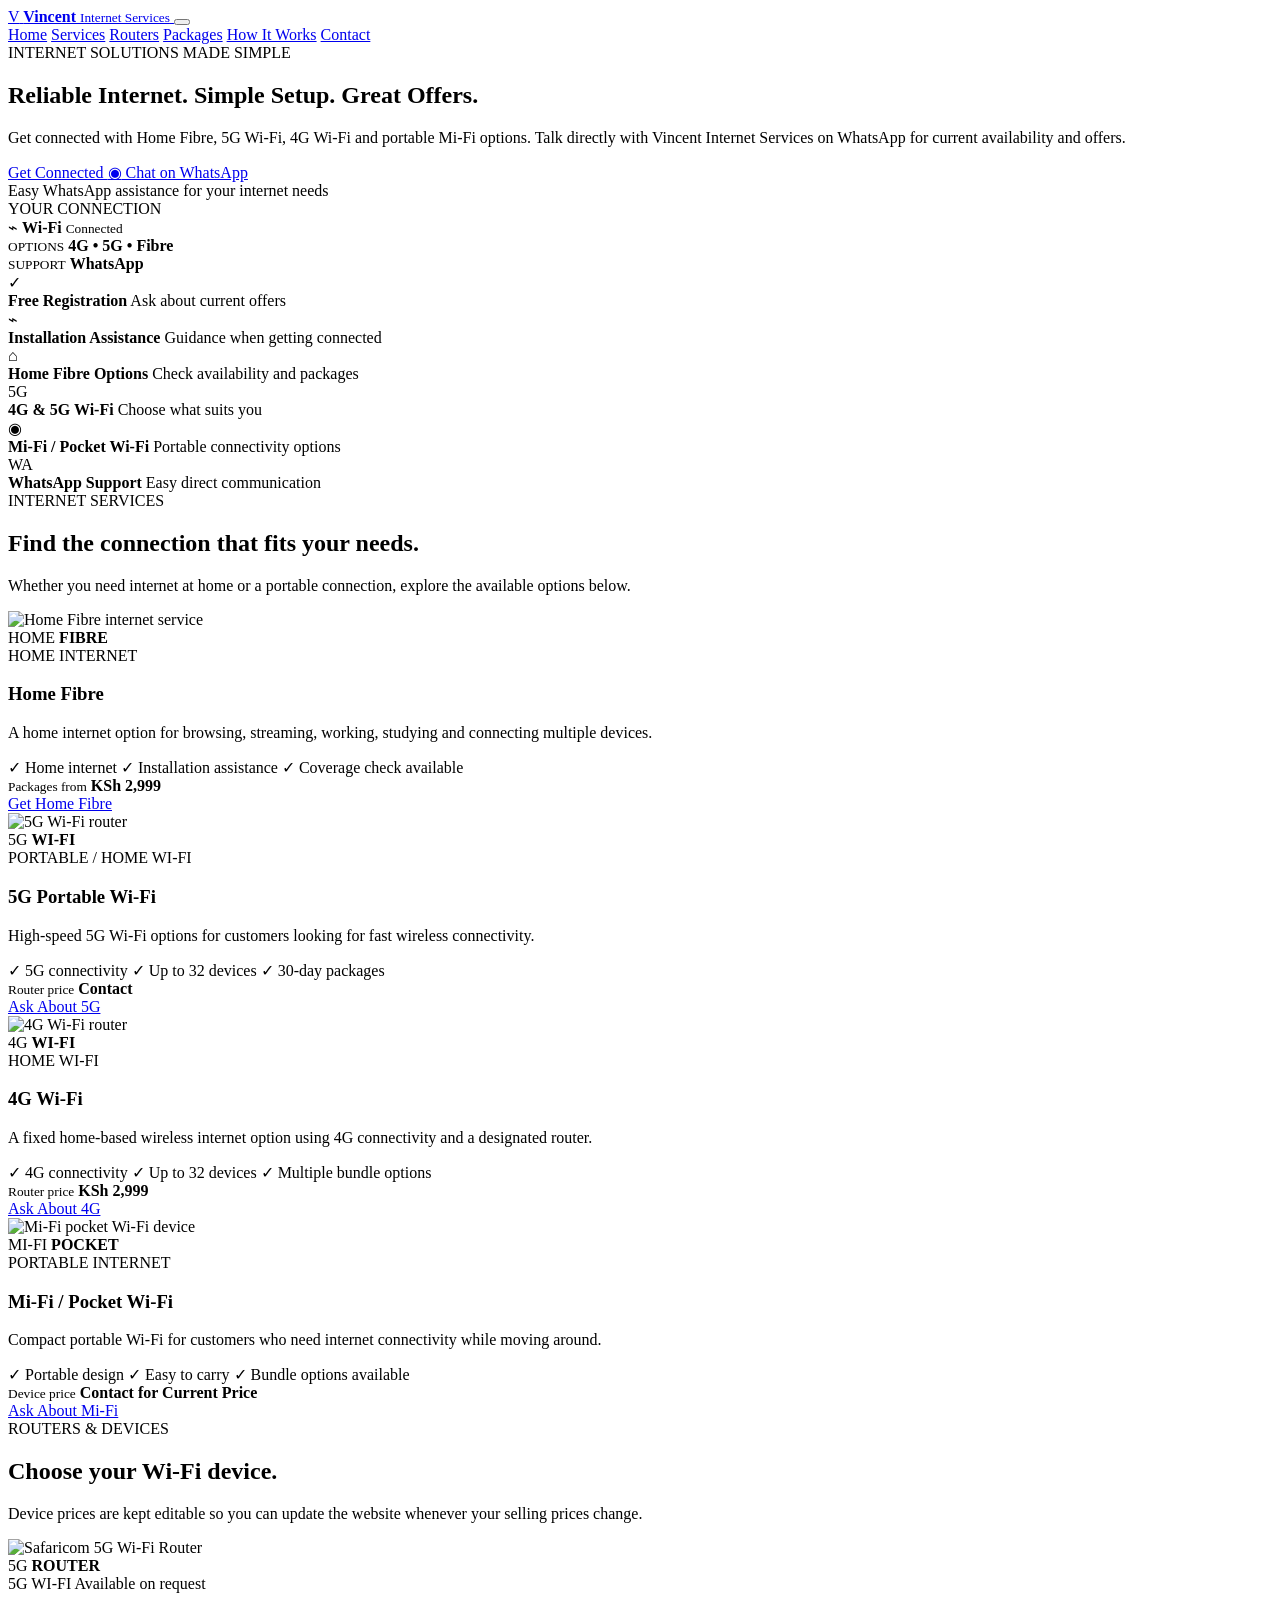
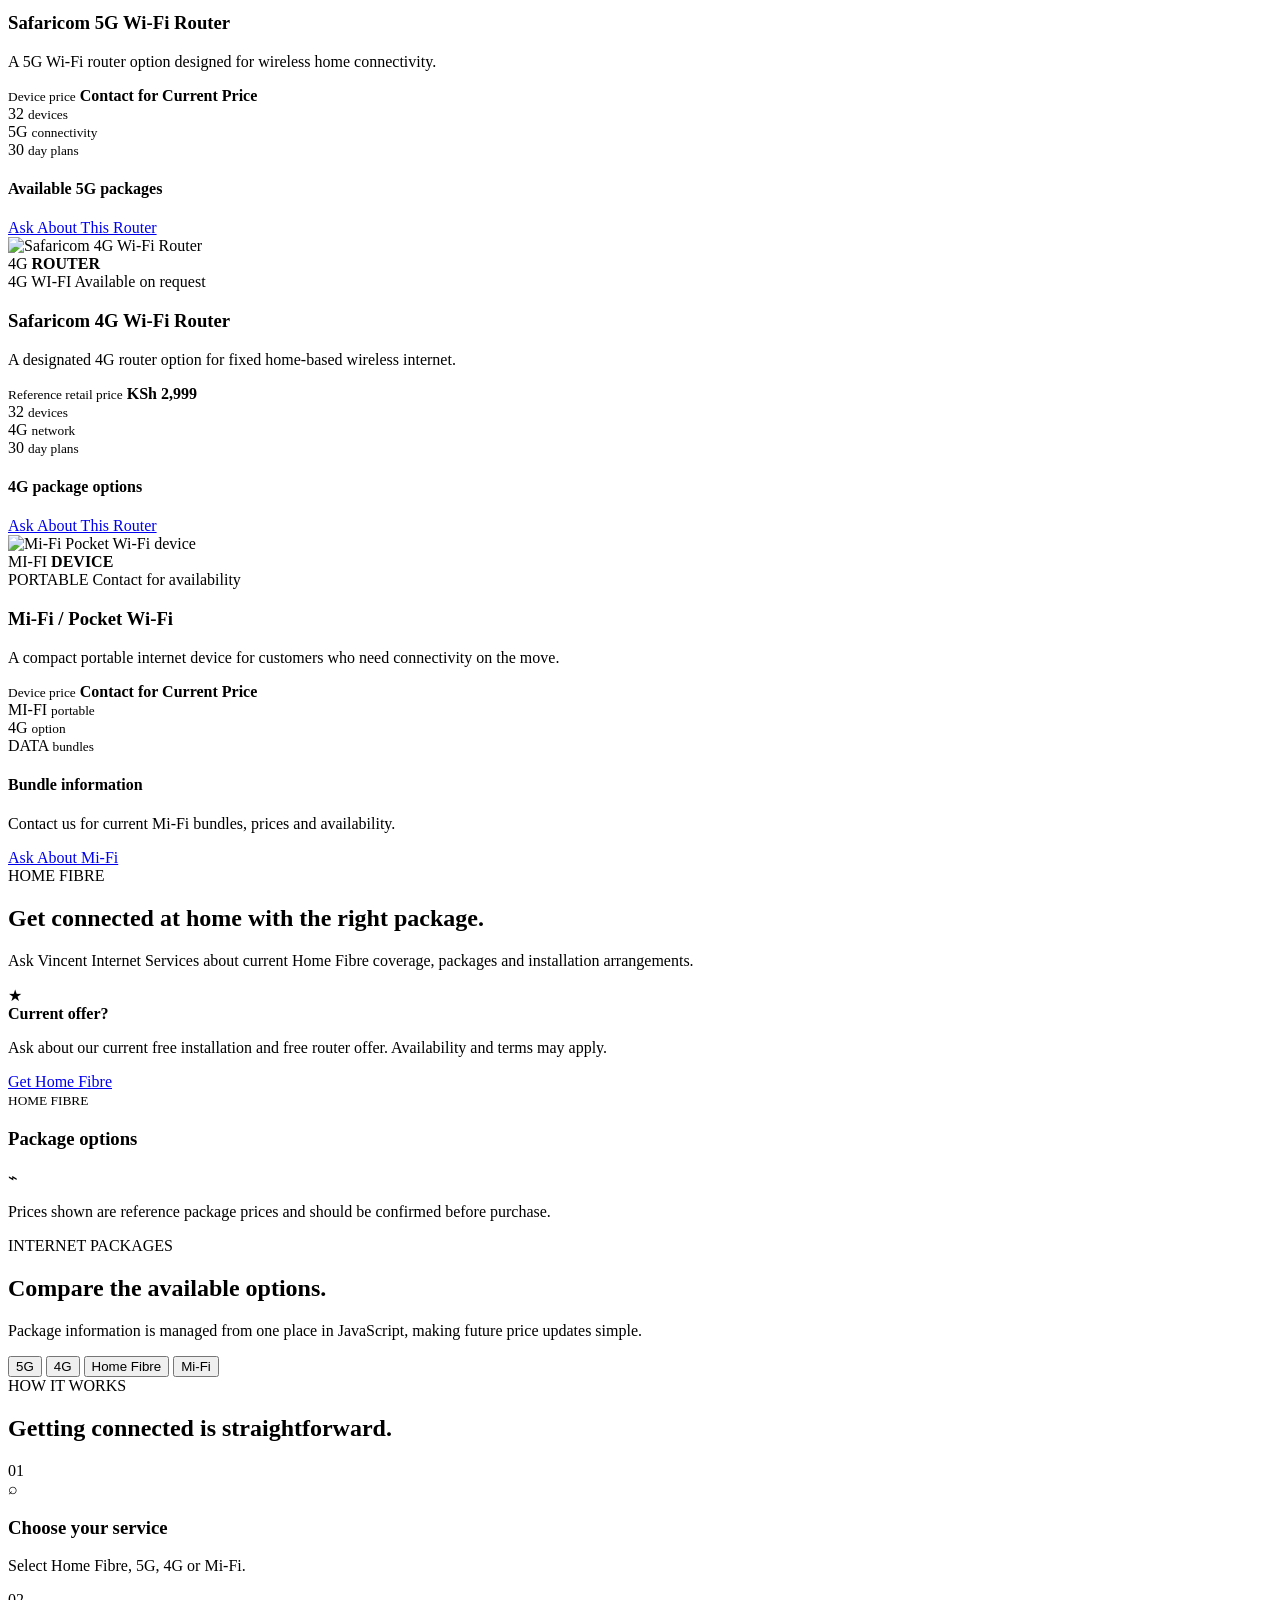
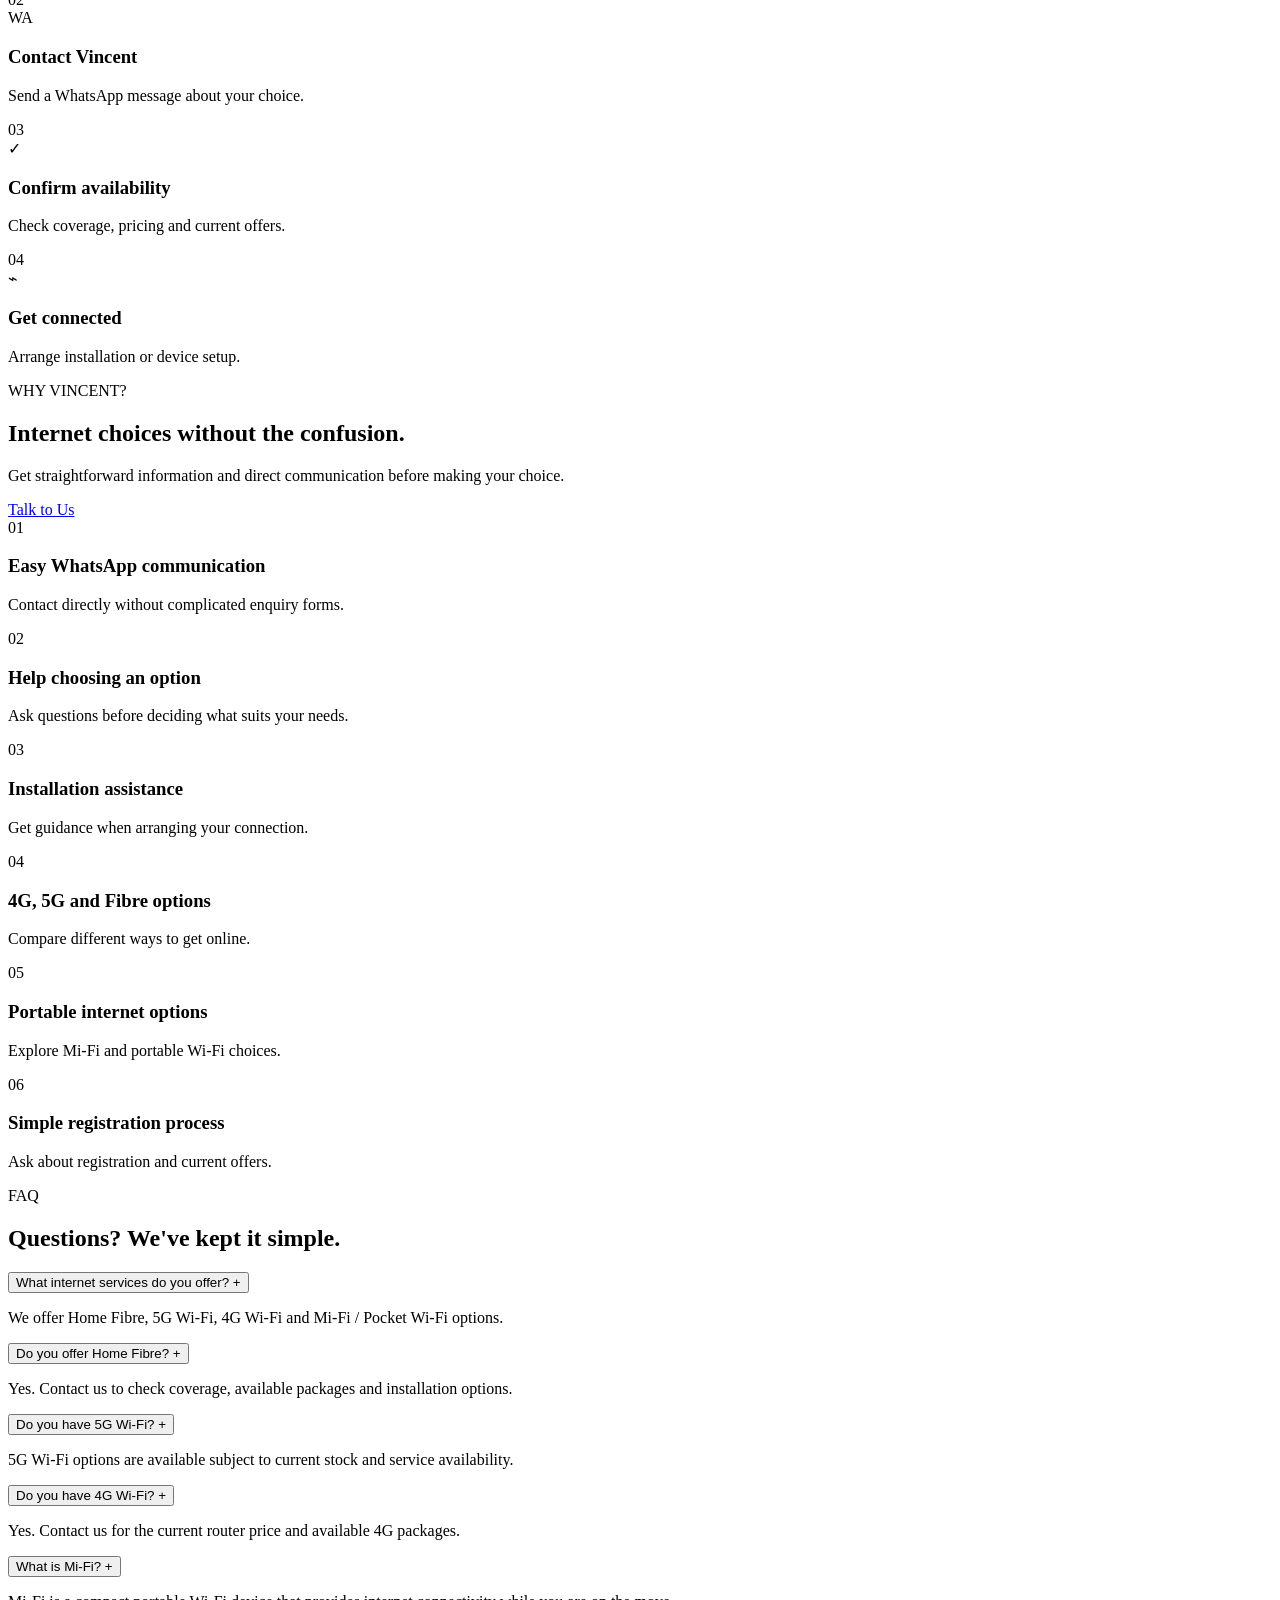
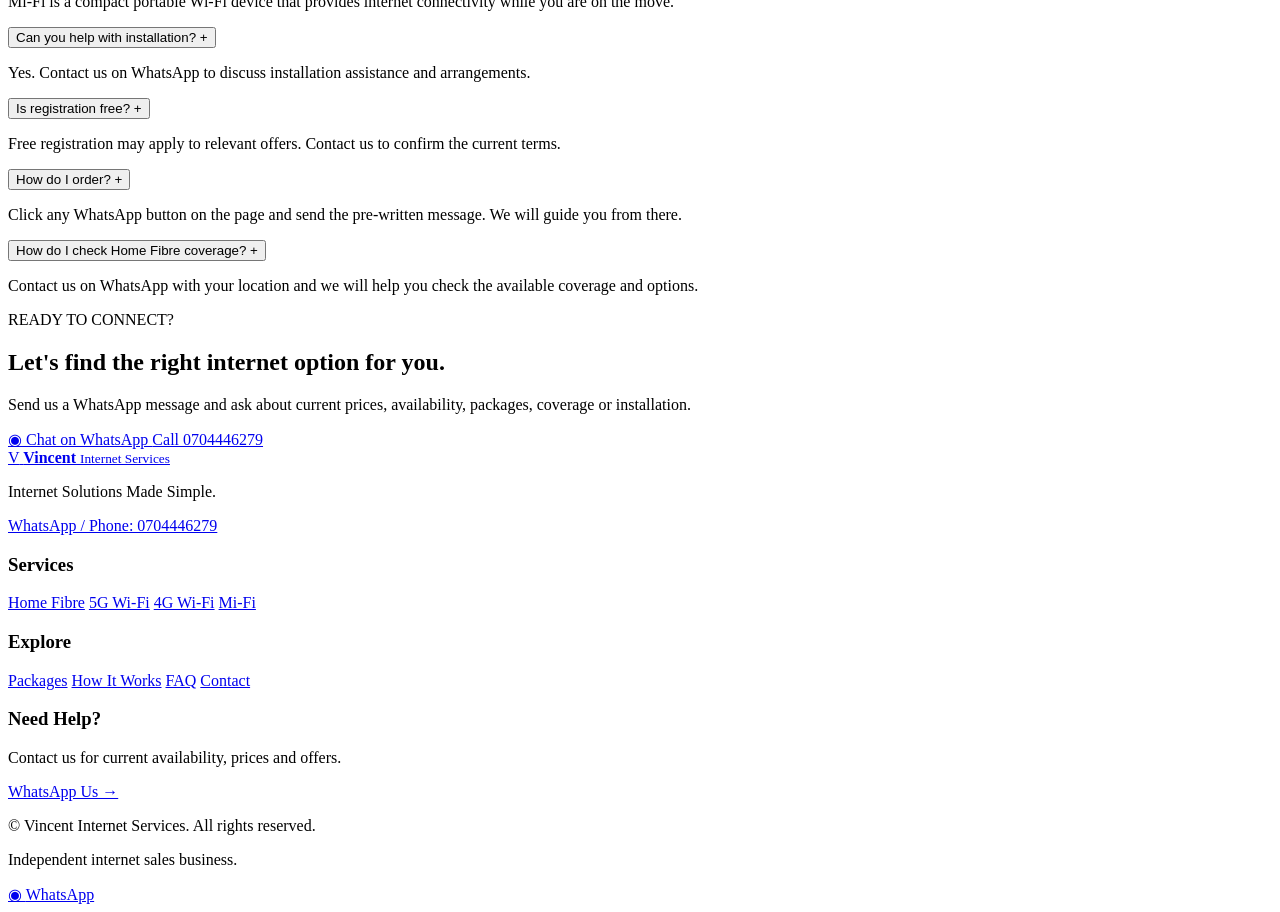
==== index.html @ 71cb3d81 "Add files via upload" ====
<!DOCTYPE html>
<html lang="en">
<head>
    <meta charset="UTF-8">

    <meta
        name="viewport"
        content="width=device-width, initial-scale=1.0"
    >

    <meta
        name="description"
        content="Vincent Internet Services provides Home Fibre, 4G Wi-Fi, 5G Wi-Fi and Mi-Fi internet solutions with convenient WhatsApp support."
    >

    <meta
        name="theme-color"
        content="#087f4e"
    >

    <meta
        property="og:title"
        content="Vincent Internet Services | Home Fibre, 4G & 5G Wi-Fi Kenya"
    >

    <meta
        property="og:description"
        content="Explore Home Fibre, 4G Wi-Fi, 5G Wi-Fi and Mi-Fi options from Vincent Internet Services."
    >

    <meta
        property="og:type"
        content="website"
    >

    <!-- Replace this placeholder when the website has its own public image URL -->
    <meta
        property="og:image"
        content="images/social-preview.jpg"
    >

    <title>
        Vincent Internet Services | Home Fibre, 4G & 5G Wi-Fi Kenya
    </title>

    <link rel="stylesheet" href="style.css">
</head>

<body>

    <!-- =========================
         HEADER
    ========================== -->
    <header class="site-header" id="home">

        <div class="container nav-container">

            <a href="#home" class="brand" aria-label="Vincent Internet Services home">
                <span class="brand-mark">V</span>

                <span class="brand-text">
                    <strong>Vincent</strong>
                    <small>Internet Services</small>
                </span>
            </a>

            <button
                class="menu-toggle"
                id="menuToggle"
                type="button"
                aria-label="Open navigation menu"
                aria-expanded="false"
                aria-controls="mainNavigation"
            >
                <span></span>
                <span></span>
                <span></span>
            </button>

            <nav
                class="main-navigation"
                id="mainNavigation"
                aria-label="Main navigation"
            >
                <a href="#home">Home</a>
                <a href="#services">Services</a>
                <a href="#routers">Routers</a>
                <a href="#packages">Packages</a>
                <a href="#how-it-works">How It Works</a>
                <a href="#contact">Contact</a>
            </nav>

        </div>

    </header>


    <main>

        <!-- =========================
             HERO
        ========================== -->
        <section class="hero">

            <div class="container hero-grid">

                <div class="hero-content reveal">

                    <div class="eyebrow">
                        INTERNET SOLUTIONS MADE SIMPLE
                    </div>

                    <h1>
                        Reliable Internet.
                        <span>Simple Setup.</span>
                        Great Offers.
                    </h1>

                    <p class="hero-description">
                        Get connected with Home Fibre, 5G Wi-Fi,
                        4G Wi-Fi and portable Mi-Fi options.
                        Talk directly with Vincent Internet Services
                        on WhatsApp for current availability and offers.
                    </p>

                    <div class="hero-actions">

                        <a
                            href="#services"
                            class="btn btn-primary"
                        >
                            Get Connected
                        </a>

                        <a
                            href="#"
                            class="btn btn-whatsapp js-whatsapp"
                            data-message="Hello Vincent Internet Services, I would like to know more about your internet services."
                        >
                            <span class="wa-icon">◉</span>
                            Chat on WhatsApp
                        </a>

                    </div>

                    <div class="hero-note">
                        <span class="status-dot"></span>
                        Easy WhatsApp assistance for your internet needs
                    </div>

                </div>


                <div class="hero-visual reveal">

                    <div class="hero-card">

                        <div class="hero-card-top">
                            <span>YOUR CONNECTION</span>

                            <span class="signal-bars">
                                <i></i>
                                <i></i>
                                <i></i>
                                <i></i>
                            </span>
                        </div>

                        <div class="connection-orbit">

                            <div class="orbit orbit-one"></div>
                            <div class="orbit orbit-two"></div>

                            <div class="connection-core">
                                <span class="core-icon">⌁</span>
                                <strong>Wi-Fi</strong>
                                <small>Connected</small>
                            </div>

                        </div>

                        <div class="hero-card-bottom">

                            <div>
                                <small>OPTIONS</small>
                                <strong>4G • 5G • Fibre</strong>
                            </div>

                            <div>
                                <small>SUPPORT</small>
                                <strong>WhatsApp</strong>
                            </div>

                        </div>

                    </div>

                </div>

            </div>

        </section>


        <!-- =========================
             QUICK BENEFITS
        ========================== -->
        <section class="benefits">

            <div class="container benefits-grid">

                <div class="benefit-item reveal">
                    <span class="benefit-icon">✓</span>
                    <div>
                        <strong>Free Registration</strong>
                        <span>Ask about current offers</span>
                    </div>
                </div>

                <div class="benefit-item reveal">
                    <span class="benefit-icon">⌁</span>
                    <div>
                        <strong>Installation Assistance</strong>
                        <span>Guidance when getting connected</span>
                    </div>
                </div>

                <div class="benefit-item reveal">
                    <span class="benefit-icon">⌂</span>
                    <div>
                        <strong>Home Fibre Options</strong>
                        <span>Check availability and packages</span>
                    </div>
                </div>

                <div class="benefit-item reveal">
                    <span class="benefit-icon">5G</span>
                    <div>
                        <strong>4G & 5G Wi-Fi</strong>
                        <span>Choose what suits you</span>
                    </div>
                </div>

                <div class="benefit-item reveal">
                    <span class="benefit-icon">◉</span>
                    <div>
                        <strong>Mi-Fi / Pocket Wi-Fi</strong>
                        <span>Portable connectivity options</span>
                    </div>
                </div>

                <div class="benefit-item reveal">
                    <span class="benefit-icon">WA</span>
                    <div>
                        <strong>WhatsApp Support</strong>
                        <span>Easy direct communication</span>
                    </div>
                </div>

            </div>

        </section>


        <!-- =========================
             SERVICES
        ========================== -->
        <section class="section" id="services">

            <div class="container">

                <div class="section-heading reveal">

                    <span class="section-label">
                        INTERNET SERVICES
                    </span>

                    <h2>
                        Find the connection
                        <span>that fits your needs.</span>
                    </h2>

                    <p>
                        Whether you need internet at home or a portable
                        connection, explore the available options below.
                    </p>

                </div>


                <div class="service-list">

                    <!-- HOME FIBRE -->
                    <article class="service-card reveal">

                        <div class="service-image">

                            <img
                                src="images/home-fibre.jpg"
                                alt="Home Fibre internet service"
                                loading="lazy"
                                class="product-image"
                            >

                            <div class="image-fallback">
                                <span>HOME</span>
                                <strong>FIBRE</strong>
                            </div>

                        </div>

                        <div class="service-content">

                            <span class="card-label">
                                HOME INTERNET
                            </span>

                            <h3>Home Fibre</h3>

                            <p>
                                A home internet option for browsing,
                                streaming, working, studying and connecting
                                multiple devices.
                            </p>

                            <div class="feature-list">
                                <span>✓ Home internet</span>
                                <span>✓ Installation assistance</span>
                                <span>✓ Coverage check available</span>
                            </div>

                            <div class="service-bottom">

                                <div class="price-text">
                                    <small>Packages from</small>
                                    <strong>KSh 2,999</strong>
                                </div>

                                <a
                                    href="#"
                                    class="btn btn-primary js-whatsapp"
                                    data-message="Hello Vincent Internet Services, I would like to get Home Fibre. Please help me check coverage, available packages and installation."
                                >
                                    Get Home Fibre
                                </a>

                            </div>

                        </div>

                    </article>


                    <!-- 5G -->
                    <article class="service-card reveal">

                        <div class="service-image">

                            <img
                                src="images/5g-router.jpg"
                                alt="5G Wi-Fi router"
                                loading="lazy"
                                class="product-image"
                            >

                            <div class="image-fallback">
                                <span>5G</span>
                                <strong>WI-FI</strong>
                            </div>

                        </div>

                        <div class="service-content">

                            <span class="card-label">
                                PORTABLE / HOME WI-FI
                            </span>

                            <h3>5G Portable Wi-Fi</h3>

                            <p>
                                High-speed 5G Wi-Fi options for customers
                                looking for fast wireless connectivity.
                            </p>

                            <div class="feature-list">
                                <span>✓ 5G connectivity</span>
                                <span>✓ Up to 32 devices</span>
                                <span>✓ 30-day packages</span>
                            </div>

                            <div class="service-bottom">

                                <div class="price-text">
                                    <small>Router price</small>
                                    <strong data-product-price="router-5g">
                                        Contact
                                    </strong>
                                </div>

                                <a
                                    href="#"
                                    class="btn btn-primary js-whatsapp"
                                    data-message="Hello Vincent Internet Services, I am interested in the 5G Portable Wi-Fi Router. Please send me the current price, available packages and installation/setup information."
                                >
                                    Ask About 5G
                                </a>

                            </div>

                        </div>

                    </article>


                    <!-- 4G -->
                    <article class="service-card reveal">

                        <div class="service-image">

                            <img
                                src="images/4g-router.jpg"
                                alt="4G Wi-Fi router"
                                loading="lazy"
                                class="product-image"
                            >

                            <div class="image-fallback">
                                <span>4G</span>
                                <strong>WI-FI</strong>
                            </div>

                        </div>

                        <div class="service-content">

                            <span class="card-label">
                                HOME WI-FI
                            </span>

                            <h3>4G Wi-Fi</h3>

                            <p>
                                A fixed home-based wireless internet option
                                using 4G connectivity and a designated router.
                            </p>

                            <div class="feature-list">
                                <span>✓ 4G connectivity</span>
                                <span>✓ Up to 32 devices</span>
                                <span>✓ Multiple bundle options</span>
                            </div>

                            <div class="service-bottom">

                                <div class="price-text">
                                    <small>Router price</small>
                                    <strong data-product-price="router-4g">
                                        KSh 2,999
                                    </strong>
                                </div>

                                <a
                                    href="#"
                                    class="btn btn-primary js-whatsapp"
                                    data-message="Hello Vincent Internet Services, I am interested in the 4G Wi-Fi Router. Please send me the current price and available internet packages."
                                >
                                    Ask About 4G
                                </a>

                            </div>

                        </div>

                    </article>


                    <!-- MIFI -->
                    <article class="service-card reveal">

                        <div class="service-image">

                            <img
                                src="images/mifi.jpg"
                                alt="Mi-Fi pocket Wi-Fi device"
                                loading="lazy"
                                class="product-image"
                            >

                            <div class="image-fallback">
                                <span>MI-FI</span>
                                <strong>POCKET</strong>
                            </div>

                        </div>

                        <div class="service-content">

                            <span class="card-label">
                                PORTABLE INTERNET
                            </span>

                            <h3>Mi-Fi / Pocket Wi-Fi</h3>

                            <p>
                                Compact portable Wi-Fi for customers who need
                                internet connectivity while moving around.
                            </p>

                            <div class="feature-list">
                                <span>✓ Portable design</span>
                                <span>✓ Easy to carry</span>
                                <span>✓ Bundle options available</span>
                            </div>

                            <div class="service-bottom">

                                <div class="price-text">
                                    <small>Device price</small>
                                    <strong data-product-price="mifi">
                                        Contact for Current Price
                                    </strong>
                                </div>

                                <a
                                    href="#"
                                    class="btn btn-primary js-whatsapp"
                                    data-message="Hello Vincent Internet Services, I am interested in a Mi-Fi / Pocket Wi-Fi. Please send me the current price and available bundles."
                                >
                                    Ask About Mi-Fi
                                </a>

                            </div>

                        </div>

                    </article>

                </div>

            </div>

        </section>


        <!-- =========================
             ROUTERS
        ========================== -->
        <section class="section section-dark" id="routers">

            <div class="container">

                <div class="section-heading light reveal">

                    <span class="section-label">
                        ROUTERS & DEVICES
                    </span>

                    <h2>
                        Choose your
                        <span>Wi-Fi device.</span>
                    </h2>

                    <p>
                        Device prices are kept editable so you can update
                        the website whenever your selling prices change.
                    </p>

                </div>


                <div class="product-stack">

                    <!-- 5G ROUTER -->
                    <article class="product-card reveal">

                        <div class="product-photo">

                            <img
                                src="images/5g-router.jpg"
                                alt="Safaricom 5G Wi-Fi Router"
                                loading="lazy"
                                class="product-image"
                            >

                            <div class="image-fallback">
                                <span>5G</span>
                                <strong>ROUTER</strong>
                            </div>

                        </div>

                        <div class="product-details">

                            <div class="product-header">

                                <span class="product-tag">
                                    5G WI-FI
                                </span>

                                <span class="availability">
                                    Available on request
                                </span>

                            </div>

                            <h3>Safaricom 5G Wi-Fi Router</h3>

                            <p>
                                A 5G Wi-Fi router option designed for
                                wireless home connectivity.
                            </p>

                            <div class="product-price">

                                <small>Device price</small>

                                <strong data-product-price="router-5g">
                                    Contact for Current Price
                                </strong>

                            </div>

                            <div class="product-features">

                                <div>
                                    <span>32</span>
                                    <small>devices</small>
                                </div>

                                <div>
                                    <span>5G</span>
                                    <small>connectivity</small>
                                </div>

                                <div>
                                    <span>30</span>
                                    <small>day plans</small>
                                </div>

                            </div>

                            <div class="product-plans">

                                <h4>Available 5G packages</h4>

                                <div id="router5gPlans" class="mini-plans">
                                    <!-- Generated by JavaScript -->
                                </div>

                            </div>

                            <a
                                href="#"
                                class="btn btn-whatsapp js-whatsapp"
                                data-message="Hello Vincent Internet Services, I am interested in the 5G Portable Wi-Fi Router. Please send me the current price, available packages and installation/setup information."
                            >
                                Ask About This Router
                            </a>

                        </div>

                    </article>


                    <!-- 4G ROUTER -->
                    <article class="product-card reveal">

                        <div class="product-photo">

                            <img
                                src="images/4g-router.jpg"
                                alt="Safaricom 4G Wi-Fi Router"
                                loading="lazy"
                                class="product-image"
                            >

                            <div class="image-fallback">
                                <span>4G</span>
                                <strong>ROUTER</strong>
                            </div>

                        </div>

                        <div class="product-details">

                            <div class="product-header">

                                <span class="product-tag">
                                    4G WI-FI
                                </span>

                                <span class="availability">
                                    Available on request
                                </span>

                            </div>

                            <h3>Safaricom 4G Wi-Fi Router</h3>

                            <p>
                                A designated 4G router option for fixed
                                home-based wireless internet.
                            </p>

                            <div class="product-price">

                                <small>Reference retail price</small>

                                <strong data-product-price="router-4g">
                                    KSh 2,999
                                </strong>

                            </div>

                            <div class="product-features">

                                <div>
                                    <span>32</span>
                                    <small>devices</small>
                                </div>

                                <div>
                                    <span>4G</span>
                                    <small>network</small>
                                </div>

                                <div>
                                    <span>30</span>
                                    <small>day plans</small>
                                </div>

                            </div>

                            <div class="product-plans">

                                <h4>4G package options</h4>

                                <div id="router4gPlans" class="mini-plans">
                                    <!-- Generated by JavaScript -->
                                </div>

                            </div>

                            <a
                                href="#"
                                class="btn btn-whatsapp js-whatsapp"
                                data-message="Hello Vincent Internet Services, I am interested in the 4G Wi-Fi Router. Please send me the current price and available internet packages."
                            >
                                Ask About This Router
                            </a>

                        </div>

                    </article>


                    <!-- MIFI -->
                    <article class="product-card reveal">

                        <div class="product-photo">

                            <img
                                src="images/mifi.jpg"
                                alt="Mi-Fi Pocket Wi-Fi device"
                                loading="lazy"
                                class="product-image"
                            >

                            <div class="image-fallback">
                                <span>MI-FI</span>
                                <strong>DEVICE</strong>
                            </div>

                        </div>

                        <div class="product-details">

                            <div class="product-header">

                                <span class="product-tag">
                                    PORTABLE
                                </span>

                                <span class="availability">
                                    Contact for availability
                                </span>

                            </div>

                            <h3>Mi-Fi / Pocket Wi-Fi</h3>

                            <p>
                                A compact portable internet device for
                                customers who need connectivity on the move.
                            </p>

                            <div class="product-price">

                                <small>Device price</small>

                                <strong data-product-price="mifi">
                                    Contact for Current Price
                                </strong>

                            </div>

                            <div class="product-features">

                                <div>
                                    <span>MI-FI</span>
                                    <small>portable</small>
                                </div>

                                <div>
                                    <span>4G</span>
                                    <small>option</small>
                                </div>

                                <div>
                                    <span>DATA</span>
                                    <small>bundles</small>
                                </div>

                            </div>

                            <div class="product-plans">

                                <h4>Bundle information</h4>

                                <p class="contact-price">
                                    Contact us for current Mi-Fi bundles,
                                    prices and availability.
                                </p>

                            </div>

                            <a
                                href="#"
                                class="btn btn-whatsapp js-whatsapp"
                                data-message="Hello Vincent Internet Services, I am interested in a Mi-Fi / Pocket Wi-Fi. Please send me the current price and available bundles."
                            >
                                Ask About Mi-Fi
                            </a>

                        </div>

                    </article>

                </div>

            </div>

        </section>


        <!-- =========================
             HOME FIBRE OFFER
        ========================== -->
        <section class="fibre-offer">

            <div class="container fibre-grid">

                <div class="fibre-copy reveal">

                    <span class="section-label">
                        HOME FIBRE
                    </span>

                    <h2>
                        Get connected at home
                        <span>with the right package.</span>
                    </h2>

                    <p>
                        Ask Vincent Internet Services about current
                        Home Fibre coverage, packages and installation
                        arrangements.
                    </p>

                    <div class="offer-box">

                        <span class="offer-icon">★</span>

                        <div>
                            <strong>
                                Current offer?
                            </strong>

                            <p>
                                Ask about our current free installation
                                and free router offer. Availability and
                                terms may apply.
                            </p>
                        </div>

                    </div>

                    <a
                        href="#"
                        class="btn btn-primary js-whatsapp"
                        data-message="Hello Vincent Internet Services, I would like to get Home Fibre. Please help me check coverage, available packages and installation."
                    >
                        Get Home Fibre
                    </a>

                </div>


                <div class="fibre-card reveal">

                    <div class="fibre-card-header">

                        <div>
                            <small>HOME FIBRE</small>
                            <h3>Package options</h3>
                        </div>

                        <span class="wifi-symbol">⌁</span>

                    </div>

                    <div id="fibrePlans" class="fibre-plans">
                        <!-- Generated by JavaScript -->
                    </div>

                    <p class="small-disclaimer">
                        Prices shown are reference package prices and
                        should be confirmed before purchase.
                    </p>

                </div>

            </div>

        </section>


        <!-- =========================
             PACKAGES
        ========================== -->
        <section class="section" id="packages">

            <div class="container">

                <div class="section-heading reveal">

                    <span class="section-label">
                        INTERNET PACKAGES
                    </span>

                    <h2>
                        Compare the
                        <span>available options.</span>
                    </h2>

                    <p>
                        Package information is managed from one place
                        in JavaScript, making future price updates simple.
                    </p>

                </div>


                <div class="package-tabs reveal">

                    <button
                        type="button"
                        class="package-tab active"
                        data-package-tab="5g"
                    >
                        5G
                    </button>

                    <button
                        type="button"
                        class="package-tab"
                        data-package-tab="4g"
                    >
                        4G
                    </button>

                    <button
                        type="button"
                        class="package-tab"
                        data-package-tab="fibre"
                    >
                        Home Fibre
                    </button>

                    <button
                        type="button"
                        class="package-tab"
                        data-package-tab="mifi"
                    >
                        Mi-Fi
                    </button>

                </div>


                <div
                    id="packageContent"
                    class="package-grid reveal"
                >
                    <!-- Generated by JavaScript -->
                </div>

            </div>

        </section>


        <!-- =========================
             HOW IT WORKS
        ========================== -->
        <section class="section section-soft" id="how-it-works">

            <div class="container">

                <div class="section-heading centered reveal">

                    <span class="section-label">
                        HOW IT WORKS
                    </span>

                    <h2>
                        Getting connected is
                        <span>straightforward.</span>
                    </h2>

                </div>


                <div class="steps">

                    <div class="step reveal">

                        <span class="step-number">01</span>

                        <div class="step-icon">⌕</div>

                        <h3>Choose your service</h3>

                        <p>
                            Select Home Fibre, 5G, 4G or Mi-Fi.
                        </p>

                    </div>


                    <div class="step-line"></div>


                    <div class="step reveal">

                        <span class="step-number">02</span>

                        <div class="step-icon">WA</div>

                        <h3>Contact Vincent</h3>

                        <p>
                            Send a WhatsApp message about your choice.
                        </p>

                    </div>


                    <div class="step-line"></div>


                    <div class="step reveal">

                        <span class="step-number">03</span>

                        <div class="step-icon">✓</div>

                        <h3>Confirm availability</h3>

                        <p>
                            Check coverage, pricing and current offers.
                        </p>

                    </div>


                    <div class="step-line"></div>


                    <div class="step reveal">

                        <span class="step-number">04</span>

                        <div class="step-icon">⌁</div>

                        <h3>Get connected</h3>

                        <p>
                            Arrange installation or device setup.
                        </p>

                    </div>

                </div>

            </div>

        </section>


        <!-- =========================
             WHY CHOOSE US
        ========================== -->
        <section class="section">

            <div class="container why-grid">

                <div class="why-intro reveal">

                    <span class="section-label">
                        WHY VINCENT?
                    </span>

                    <h2>
                        Internet choices
                        <span>without the confusion.</span>
                    </h2>

                    <p>
                        Get straightforward information and direct
                        communication before making your choice.
                    </p>

                    <a
                        href="#"
                        class="btn btn-primary js-whatsapp"
                        data-message="Hello Vincent Internet Services, I would like to know more about your internet services."
                    >
                        Talk to Us
                    </a>

                </div>


                <div class="why-list">

                    <div class="why-item reveal">
                        <span>01</span>
                        <div>
                            <h3>Easy WhatsApp communication</h3>
                            <p>
                                Contact directly without complicated
                                enquiry forms.
                            </p>
                        </div>
                    </div>

                    <div class="why-item reveal">
                        <span>02</span>
                        <div>
                            <h3>Help choosing an option</h3>
                            <p>
                                Ask questions before deciding what suits
                                your needs.
                            </p>
                        </div>
                    </div>

                    <div class="why-item reveal">
                        <span>03</span>
                        <div>
                            <h3>Installation assistance</h3>
                            <p>
                                Get guidance when arranging your connection.
                            </p>
                        </div>
                    </div>

                    <div class="why-item reveal">
                        <span>04</span>
                        <div>
                            <h3>4G, 5G and Fibre options</h3>
                            <p>
                                Compare different ways to get online.
                            </p>
                        </div>
                    </div>

                    <div class="why-item reveal">
                        <span>05</span>
                        <div>
                            <h3>Portable internet options</h3>
                            <p>
                                Explore Mi-Fi and portable Wi-Fi choices.
                            </p>
                        </div>
                    </div>

                    <div class="why-item reveal">
                        <span>06</span>
                        <div>
                            <h3>Simple registration process</h3>
                            <p>
                                Ask about registration and current offers.
                            </p>
                        </div>
                    </div>

                </div>

            </div>

        </section>


        <!-- =========================
             FAQ
        ========================== -->
        <section class="section section-soft" id="faq">

            <div class="container faq-container">

                <div class="section-heading centered reveal">

                    <span class="section-label">
                        FAQ
                    </span>

                    <h2>
                        Questions?
                        <span>We've kept it simple.</span>
                    </h2>

                </div>


                <div class="faq-list">

                    <article class="faq-item reveal">

                        <button
                            type="button"
                            class="faq-question"
                            aria-expanded="false"
                        >
                            <span>What internet services do you offer?</span>
                            <span class="faq-plus">+</span>
                        </button>

                        <div class="faq-answer">
                            <p>
                                We offer Home Fibre, 5G Wi-Fi, 4G Wi-Fi
                                and Mi-Fi / Pocket Wi-Fi options.
                            </p>
                        </div>

                    </article>


                    <article class="faq-item reveal">

                        <button
                            type="button"
                            class="faq-question"
                            aria-expanded="false"
                        >
                            <span>Do you offer Home Fibre?</span>
                            <span class="faq-plus">+</span>
                        </button>

                        <div class="faq-answer">
                            <p>
                                Yes. Contact us to check coverage,
                                available packages and installation options.
                            </p>
                        </div>

                    </article>


                    <article class="faq-item reveal">

                        <button
                            type="button"
                            class="faq-question"
                            aria-expanded="false"
                        >
                            <span>Do you have 5G Wi-Fi?</span>
                            <span class="faq-plus">+</span>
                        </button>

                        <div class="faq-answer">
                            <p>
                                5G Wi-Fi options are available subject
                                to current stock and service availability.
                            </p>
                        </div>

                    </article>


                    <article class="faq-item reveal">

                        <button
                            type="button"
                            class="faq-question"
                            aria-expanded="false"
                        >
                            <span>Do you have 4G Wi-Fi?</span>
                            <span class="faq-plus">+</span>
                        </button>

                        <div class="faq-answer">
                            <p>
                                Yes. Contact us for the current router
                                price and available 4G packages.
                            </p>
                        </div>

                    </article>


                    <article class="faq-item reveal">

                        <button
                            type="button"
                            class="faq-question"
                            aria-expanded="false"
                        >
                            <span>What is Mi-Fi?</span>
                            <span class="faq-plus">+</span>
                        </button>

                        <div class="faq-answer">
                            <p>
                                Mi-Fi is a compact portable Wi-Fi device
                                that provides internet connectivity while
                                you are on the move.
                            </p>
                        </div>

                    </article>


                    <article class="faq-item reveal">

                        <button
                            type="button"
                            class="faq-question"
                            aria-expanded="false"
                        >
                            <span>Can you help with installation?</span>
                            <span class="faq-plus">+</span>
                        </button>

                        <div class="faq-answer">
                            <p>
                                Yes. Contact us on WhatsApp to discuss
                                installation assistance and arrangements.
                            </p>
                        </div>

                    </article>


                    <article class="faq-item reveal">

                        <button
                            type="button"
                            class="faq-question"
                            aria-expanded="false"
                        >
                            <span>Is registration free?</span>
                            <span class="faq-plus">+</span>
                        </button>

                        <div class="faq-answer">
                            <p>
                                Free registration may apply to relevant
                                offers. Contact us to confirm the current
                                terms.
                            </p>
                        </div>

                    </article>


                    <article class="faq-item reveal">

                        <button
                            type="button"
                            class="faq-question"
                            aria-expanded="false"
                        >
                            <span>How do I order?</span>
                            <span class="faq-plus">+</span>
                        </button>

                        <div class="faq-answer">
                            <p>
                                Click any WhatsApp button on the page and
                                send the pre-written message. We will guide
                                you from there.
                            </p>
                        </div>

                    </article>


                    <article class="faq-item reveal">

                        <button
                            type="button"
                            class="faq-question"
                            aria-expanded="false"
                        >
                            <span>How do I check Home Fibre coverage?</span>
                            <span class="faq-plus">+</span>
                        </button>

                        <div class="faq-answer">
                            <p>
                                Contact us on WhatsApp with your location
                                and we will help you check the available
                                coverage and options.
                            </p>
                        </div>

                    </article>

                </div>

            </div>

        </section>


        <!-- =========================
             CONTACT CTA
        ========================== -->
        <section class="contact-section" id="contact">

            <div class="container">

                <div class="contact-card reveal">

                    <div class="contact-content">

                        <span class="section-label">
                            READY TO CONNECT?
                        </span>

                        <h2>
                            Let's find the right
                            <span>internet option for you.</span>
                        </h2>

                        <p>
                            Send us a WhatsApp message and ask about
                            current prices, availability, packages,
                            coverage or installation.
                        </p>

                    </div>


                    <div class="contact-action">

                        <a
                            href="#"
                            class="btn btn-whatsapp btn-large js-whatsapp"
                            data-message="Hello Vincent Internet Services, I would like to know more about your internet services."
                        >
                            <span class="wa-icon">◉</span>
                            Chat on WhatsApp
                        </a>

                        <a
                            href="tel:0704446279"
                            class="phone-link"
                        >
                            Call 0704446279
                        </a>

                    </div>

                </div>

            </div>

        </section>

    </main>


    <!-- =========================
         FOOTER
    ========================== -->
    <footer class="site-footer">

        <div class="container footer-grid">

            <div class="footer-brand">

                <a href="#home" class="brand footer-logo">

                    <span class="brand-mark">V</span>

                    <span class="brand-text">
                        <strong>Vincent</strong>
                        <small>Internet Services</small>
                    </span>

                </a>

                <p>
                    Internet Solutions Made Simple.
                </p>

                <a
                    href="tel:0704446279"
                    class="footer-phone"
                >
                    WhatsApp / Phone: 0704446279
                </a>

            </div>


            <div class="footer-column">

                <h3>Services</h3>

                <a href="#services">Home Fibre</a>
                <a href="#routers">5G Wi-Fi</a>
                <a href="#routers">4G Wi-Fi</a>
                <a href="#routers">Mi-Fi</a>

            </div>


            <div class="footer-column">

                <h3>Explore</h3>

                <a href="#packages">Packages</a>
                <a href="#how-it-works">How It Works</a>
                <a href="#faq">FAQ</a>
                <a href="#contact">Contact</a>

            </div>


            <div class="footer-column footer-note">

                <h3>Need Help?</h3>

                <p>
                    Contact us for current availability,
                    prices and offers.
                </p>

                <a
                    href="#"
                    class="footer-wa js-whatsapp"
                    data-message="Hello Vincent Internet Services, I would like to know more about your internet services."
                >
                    WhatsApp Us →
                </a>

            </div>

        </div>


        <div class="container footer-bottom">

            <p>
                © <span id="currentYear"></span>
                Vincent Internet Services. All rights reserved.
            </p>

            <p>
                Independent internet sales business.
            </p>

        </div>

    </footer>


    <!-- =========================
         FLOATING WHATSAPP
    ========================== -->
    <a
        href="#"
        class="floating-whatsapp js-whatsapp"
        data-message="Hello Vincent Internet Services, I would like to know more about your internet services."
        aria-label="Chat with Vincent Internet Services on WhatsApp"
    >
        <span class="floating-wa-icon">◉</span>
        <span class="floating-wa-text">WhatsApp</span>
    </a>


    <script src="script.js"></script>

</body>
</html>
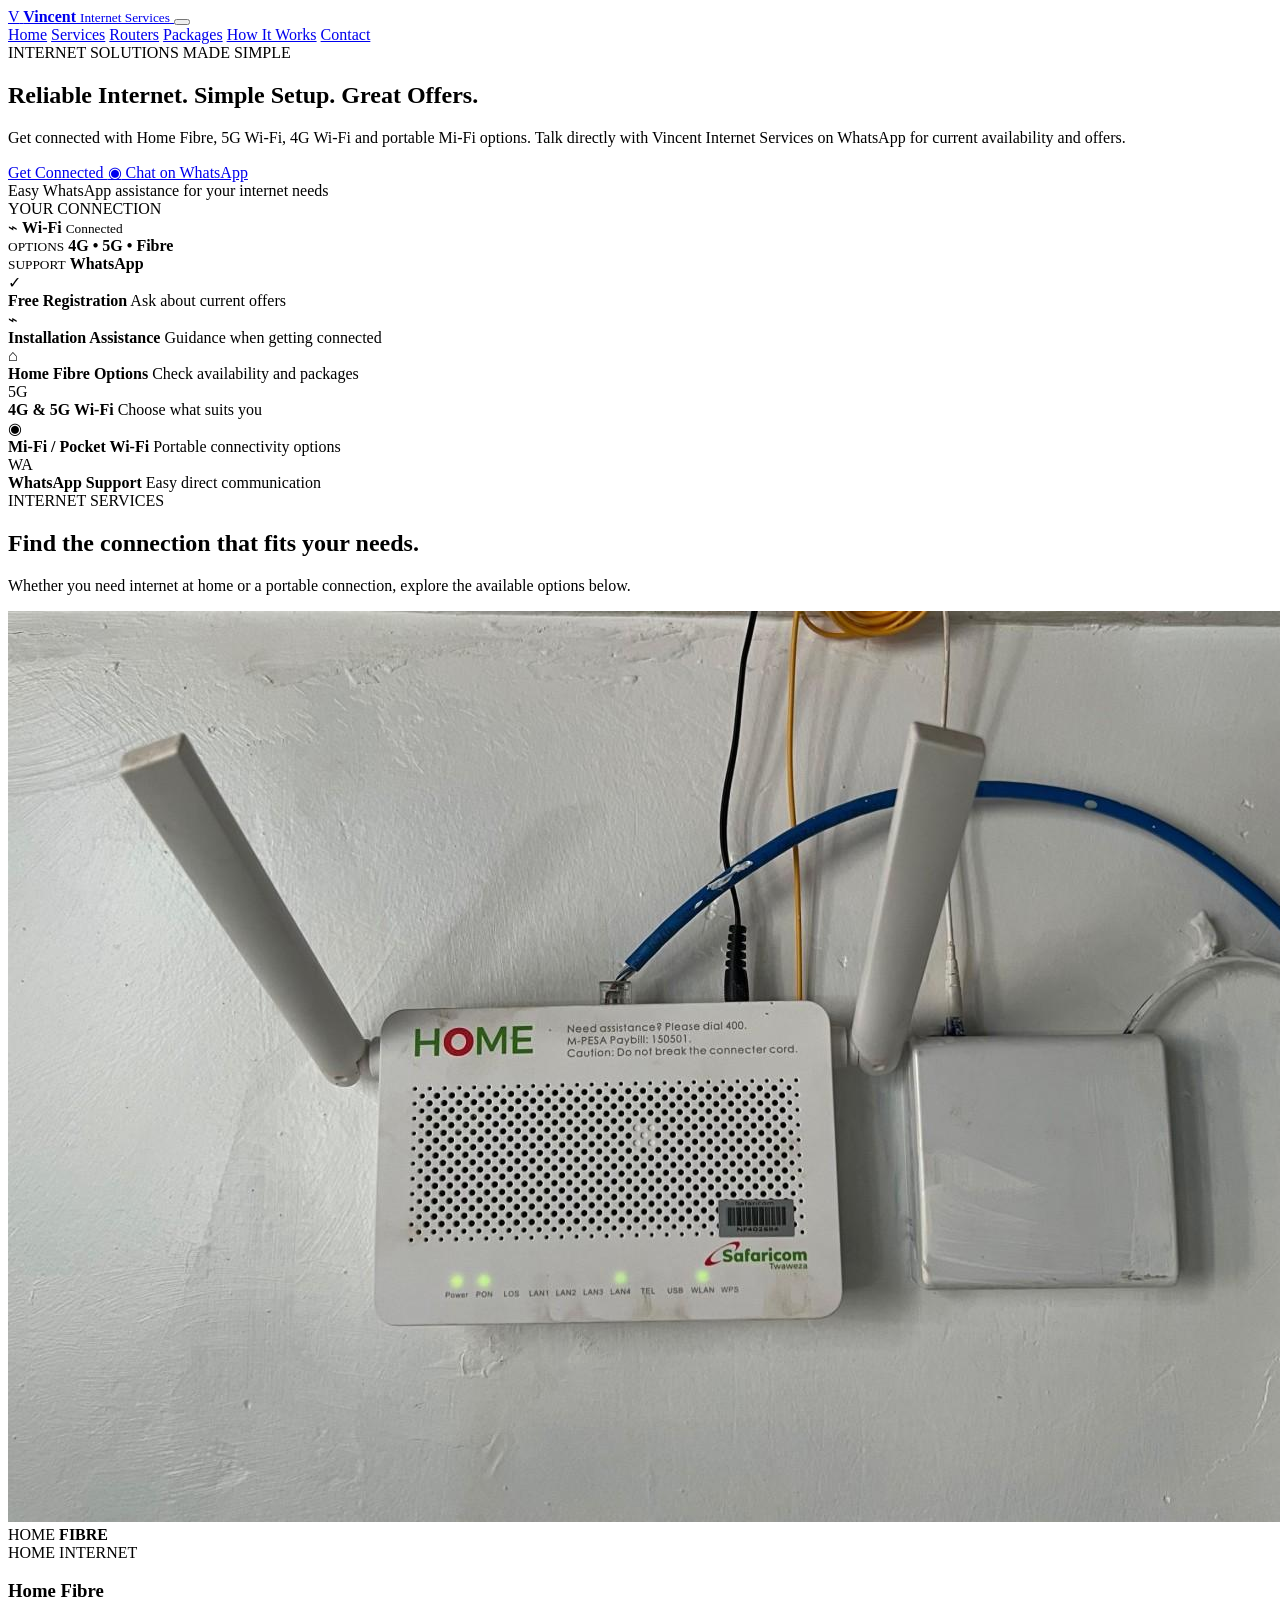
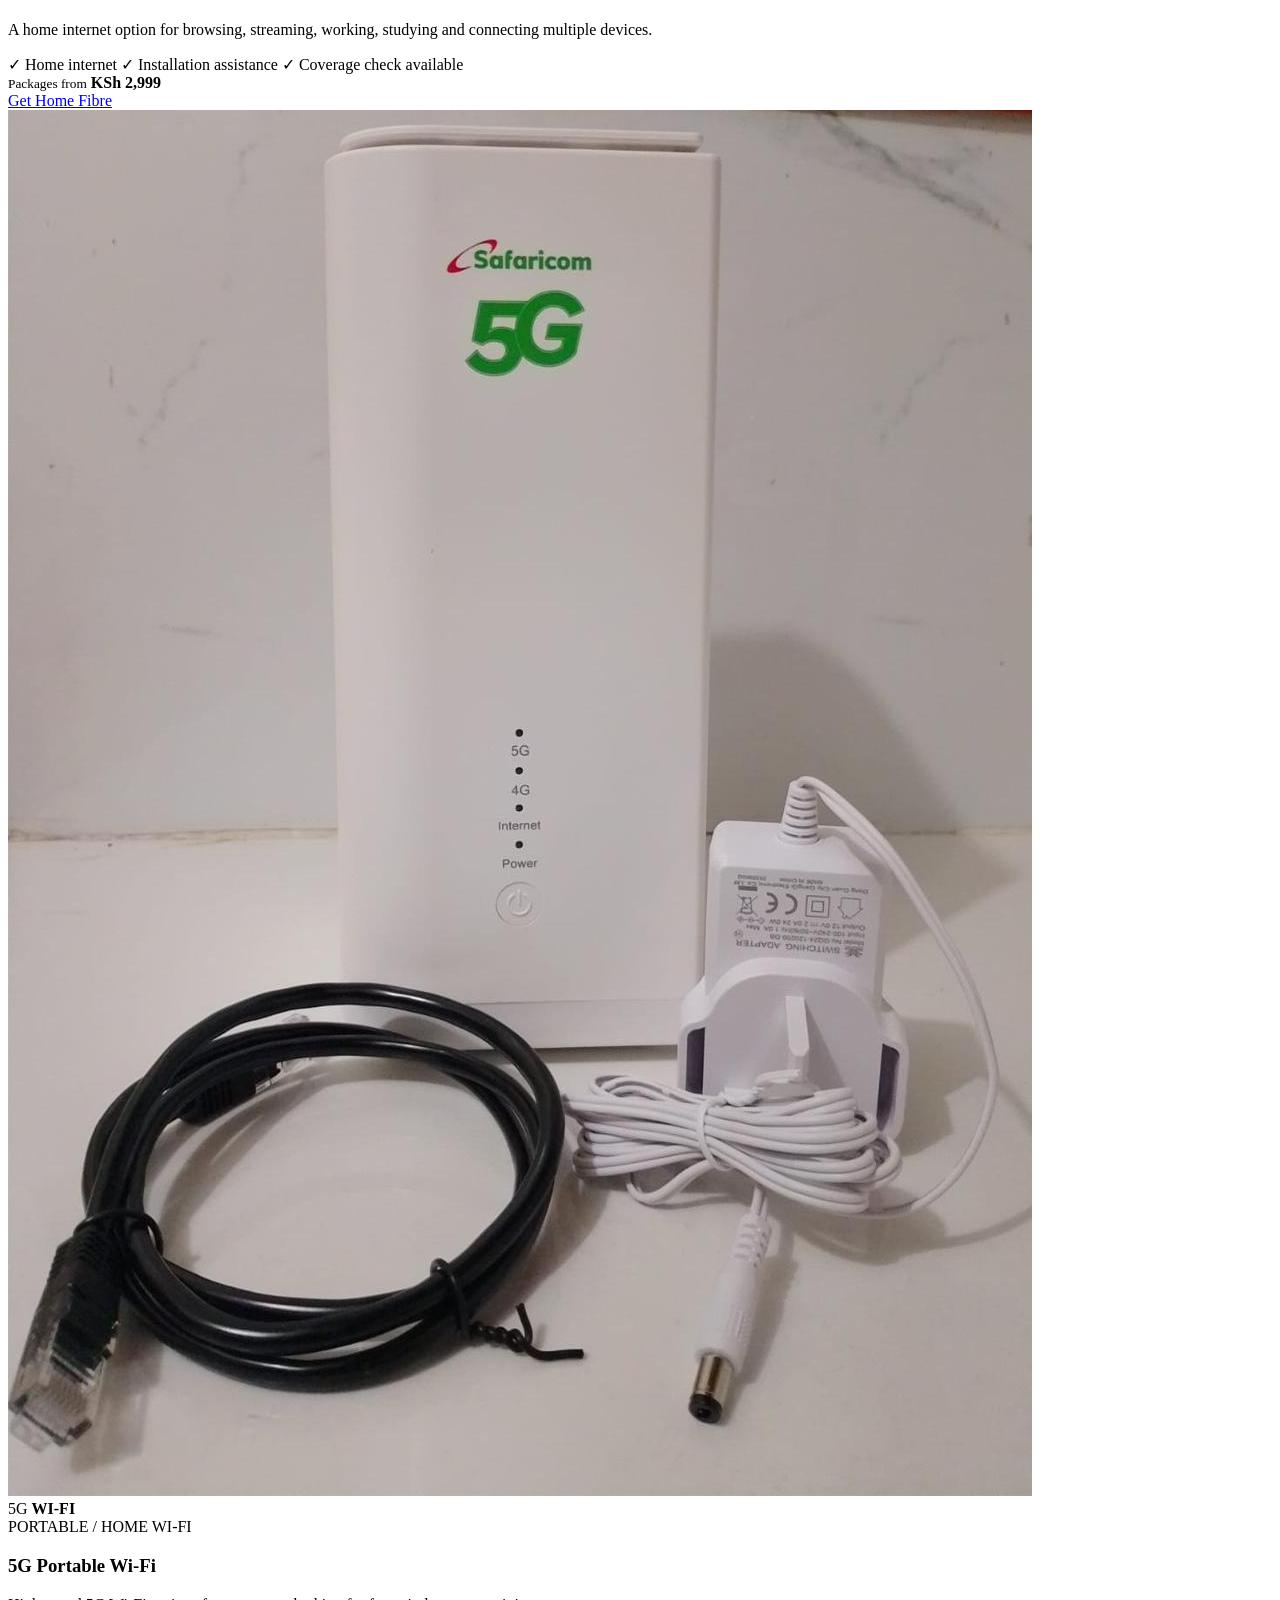
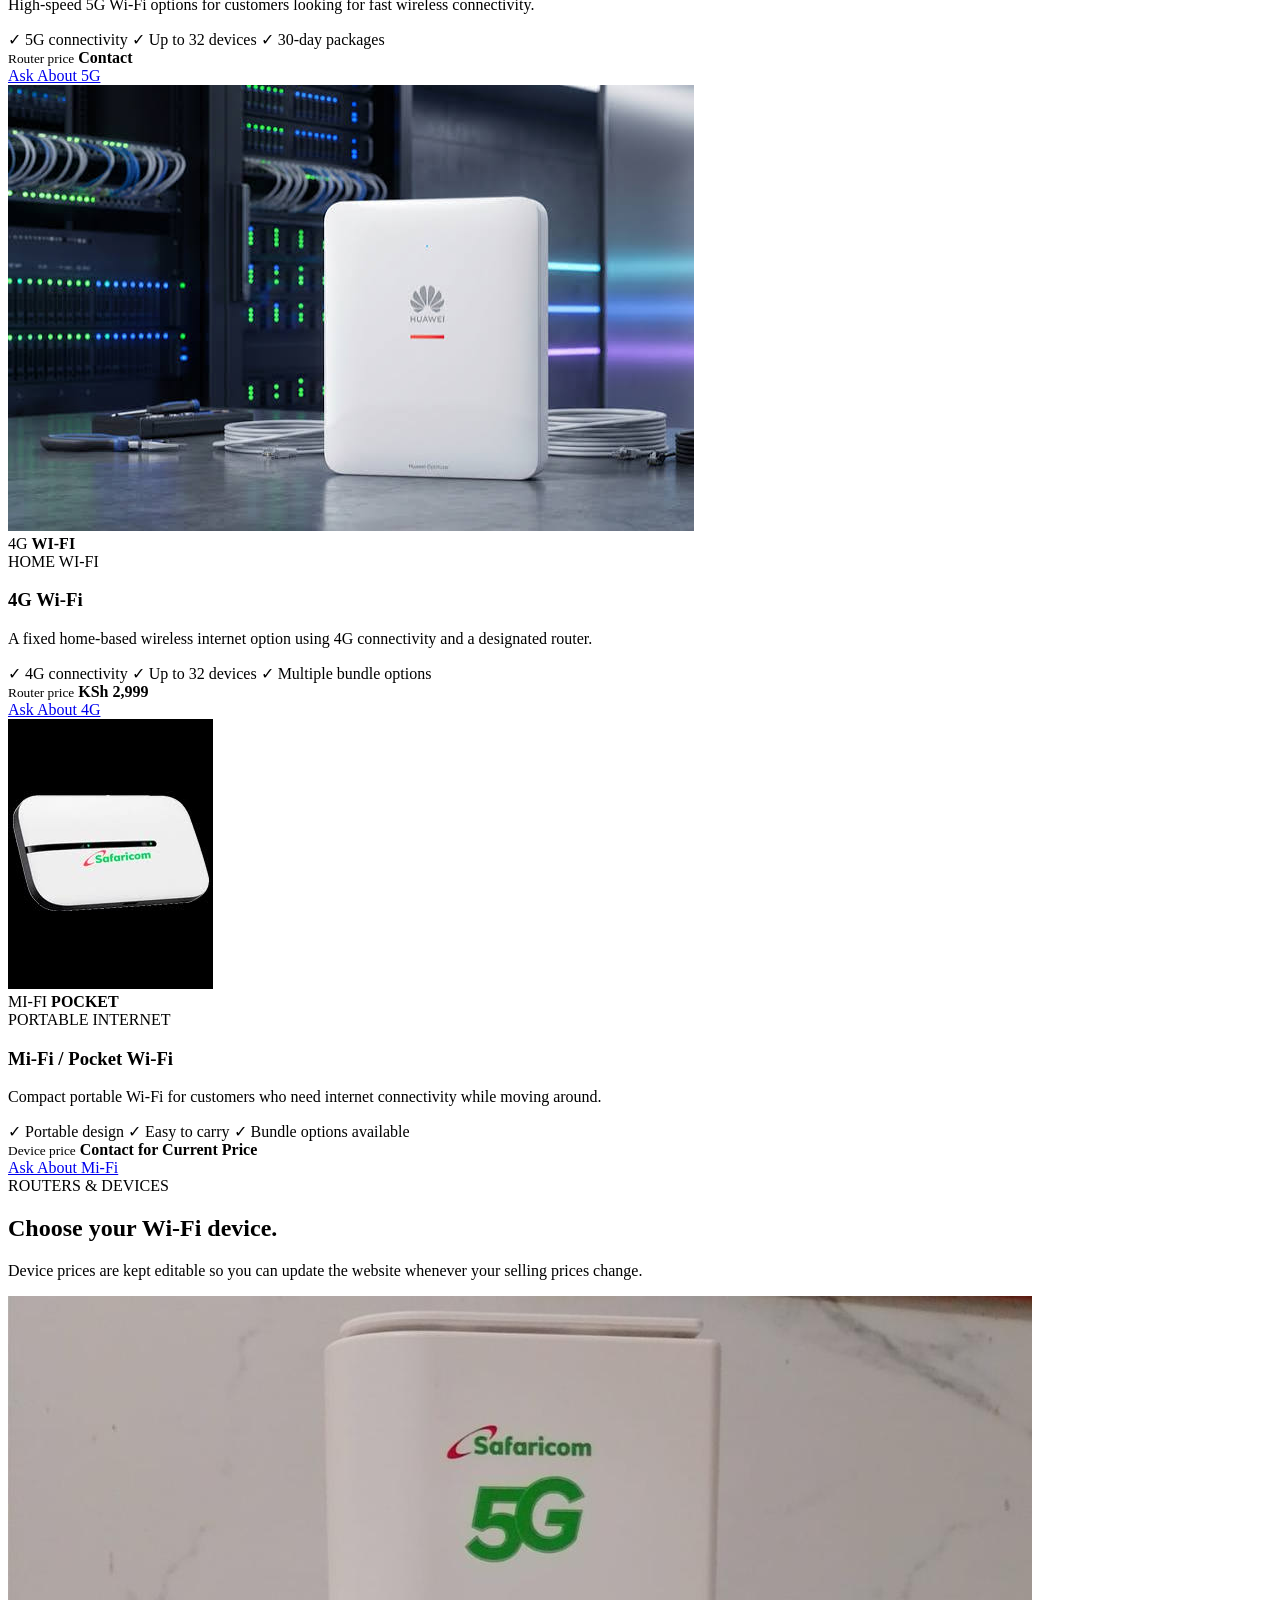
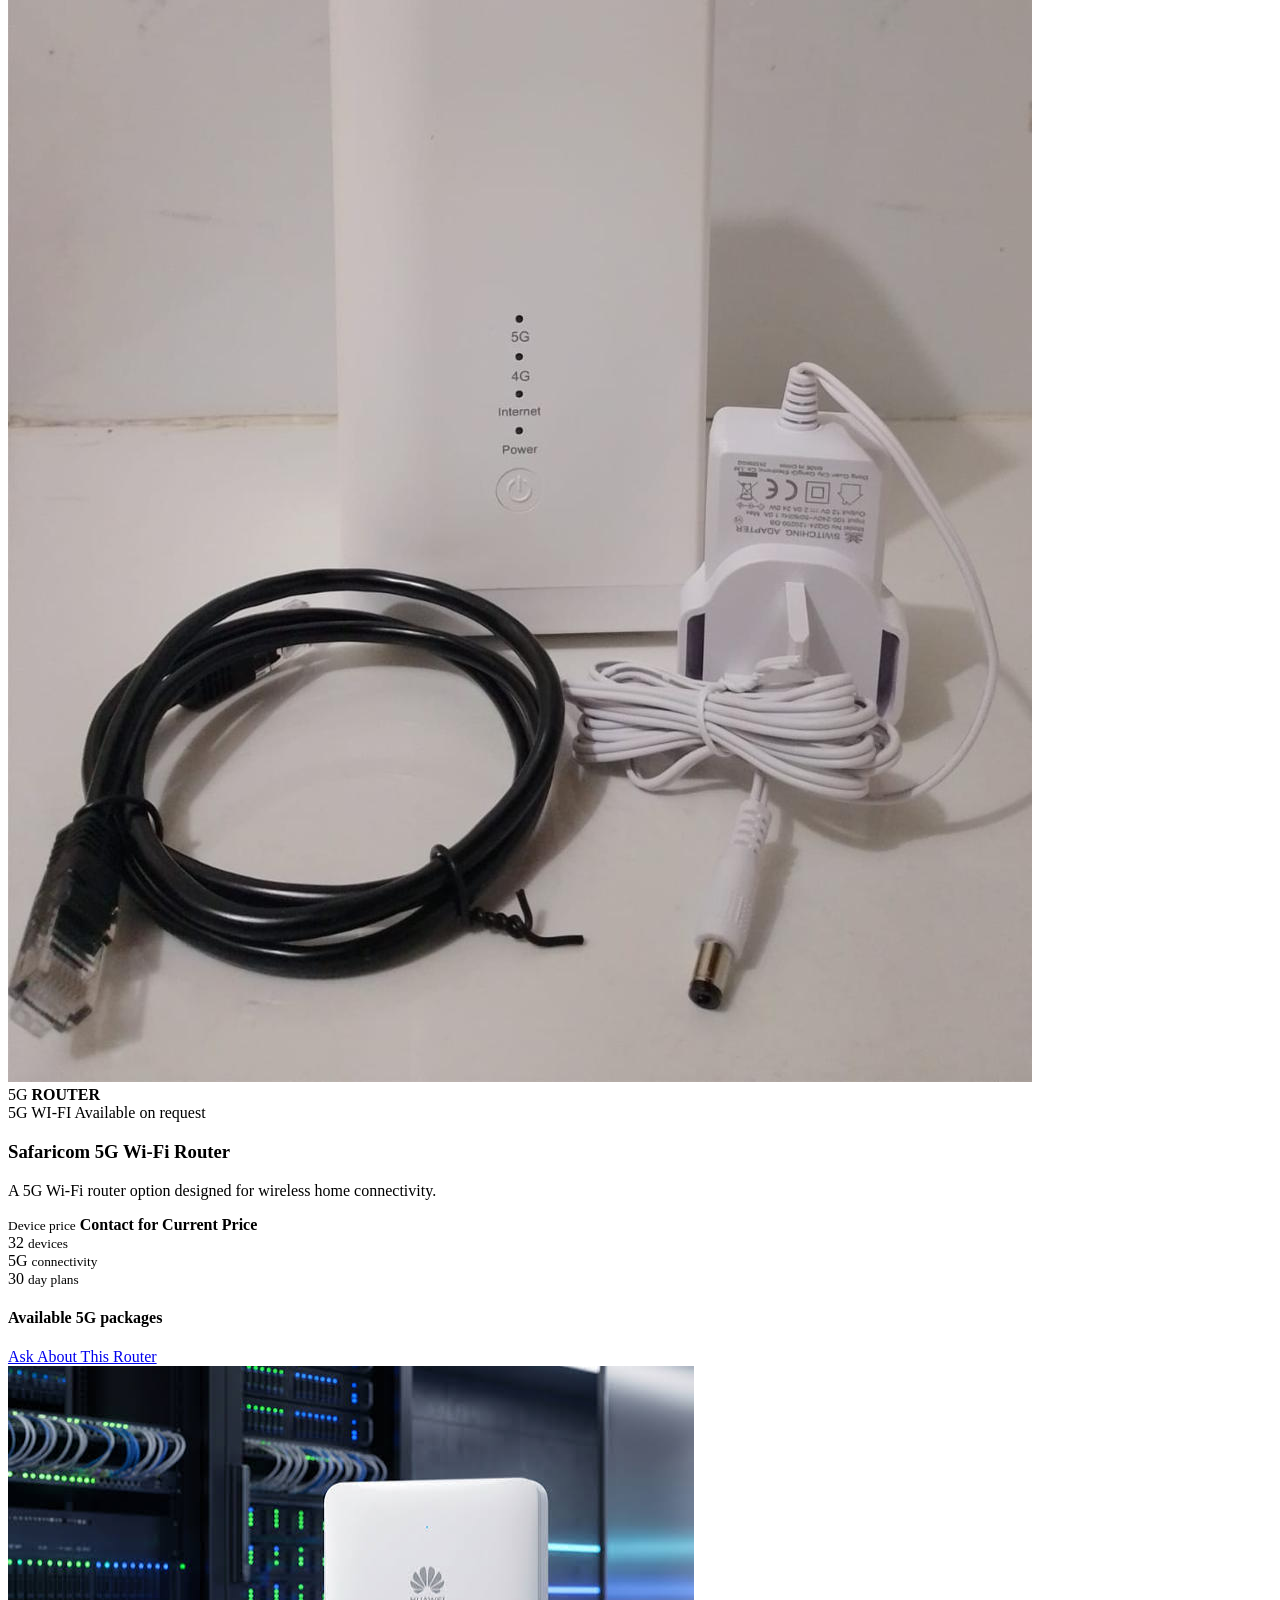
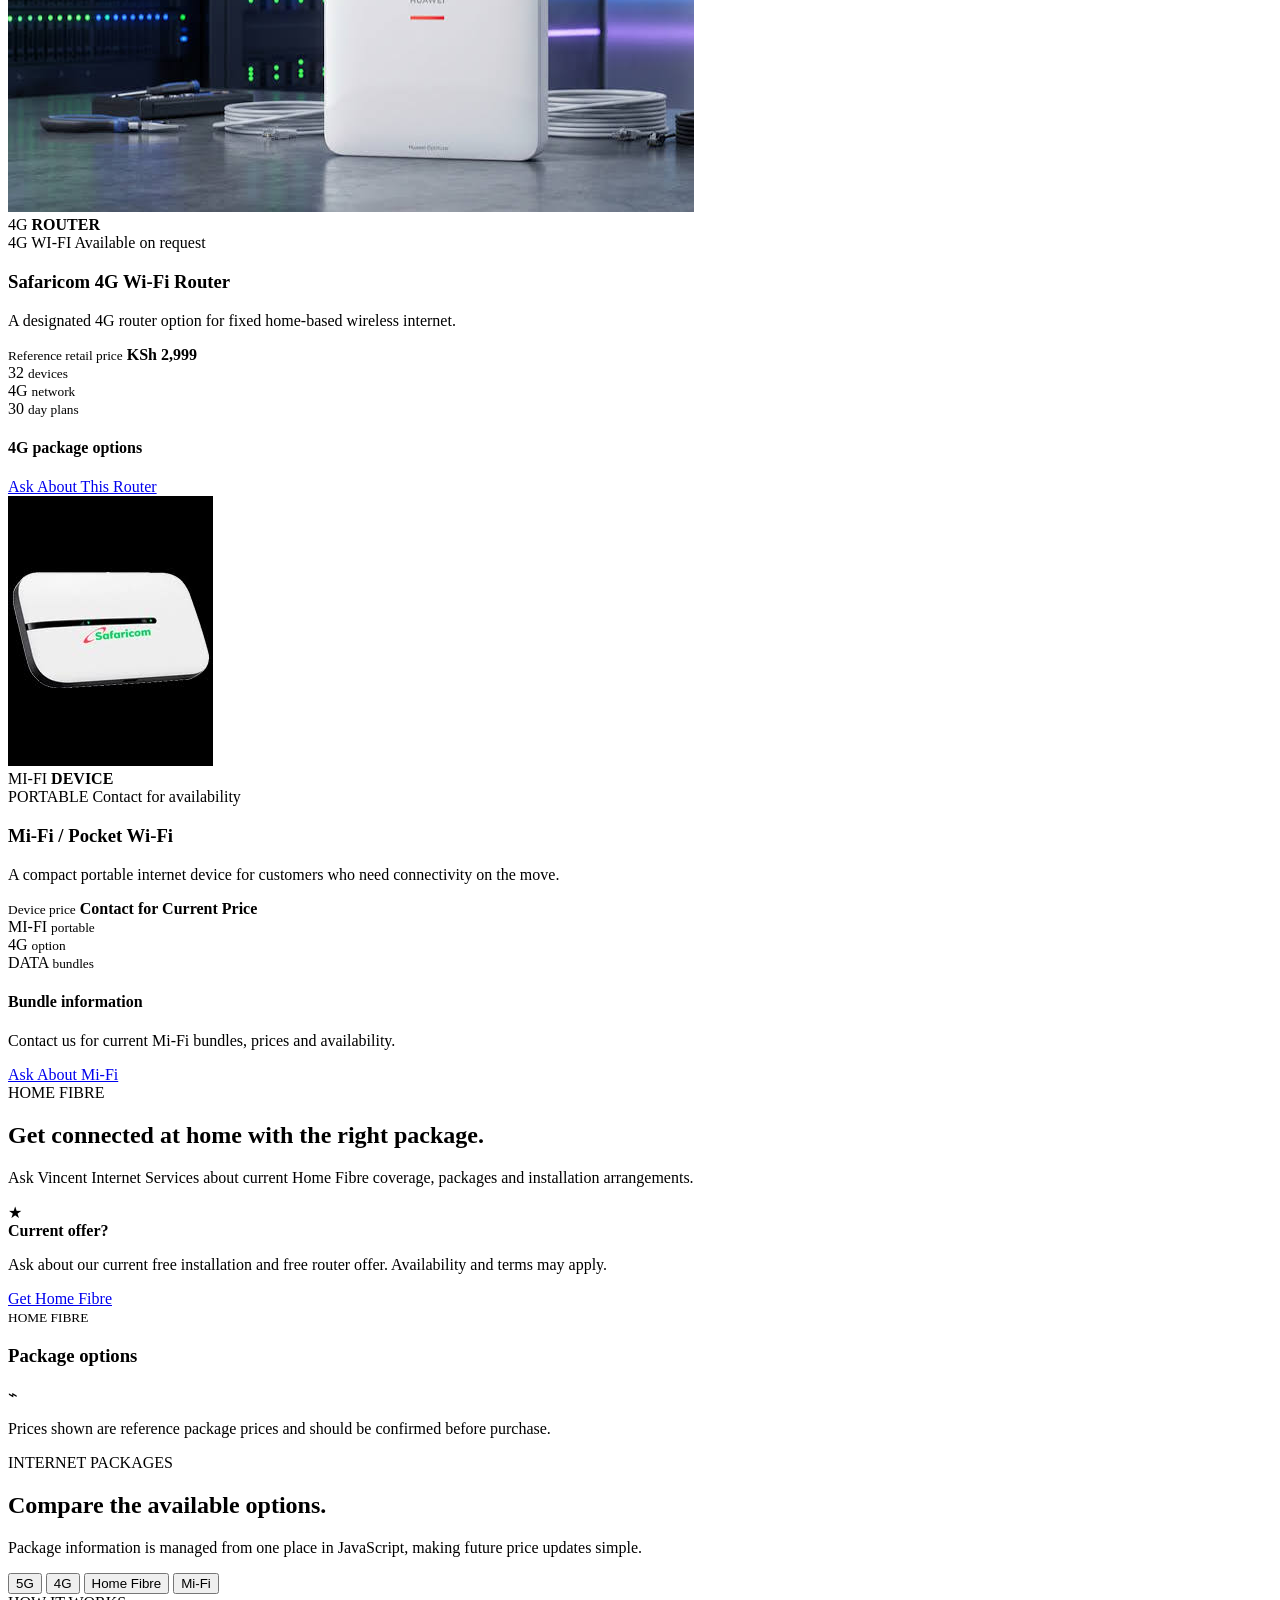
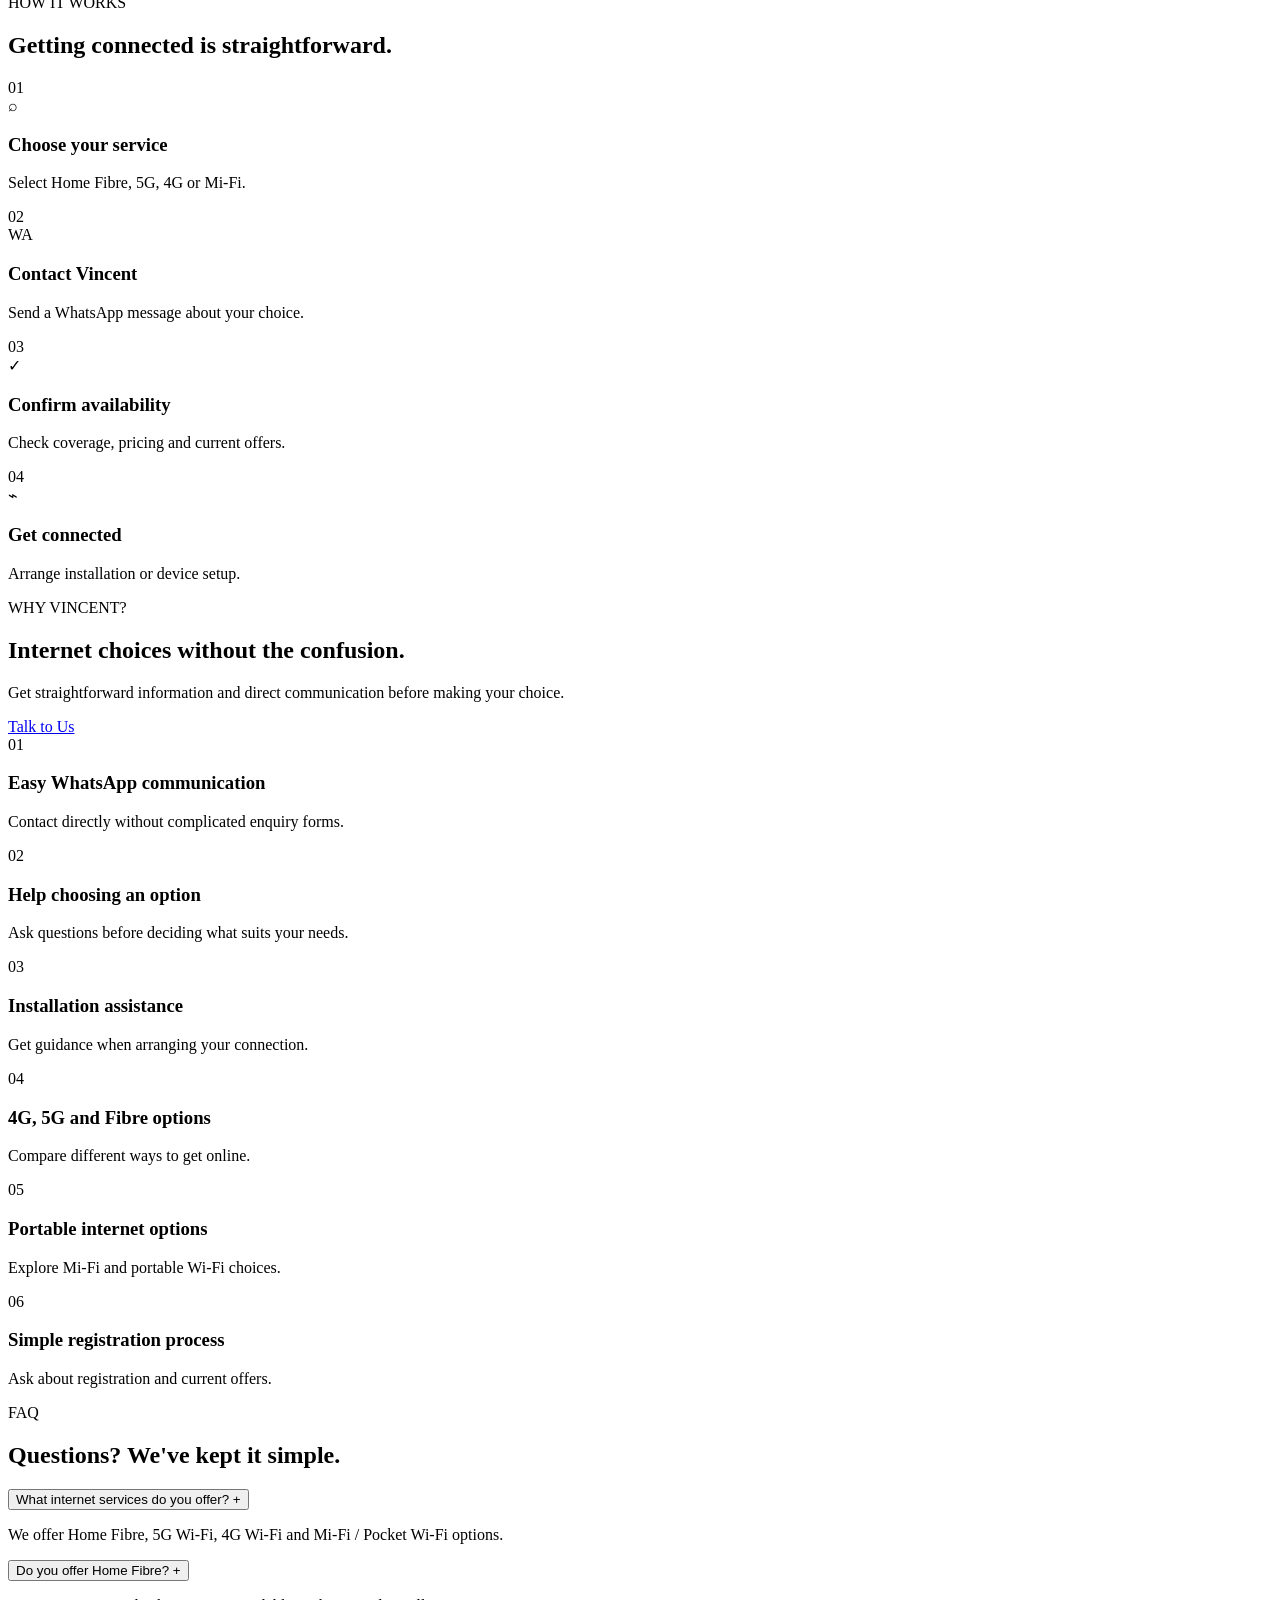
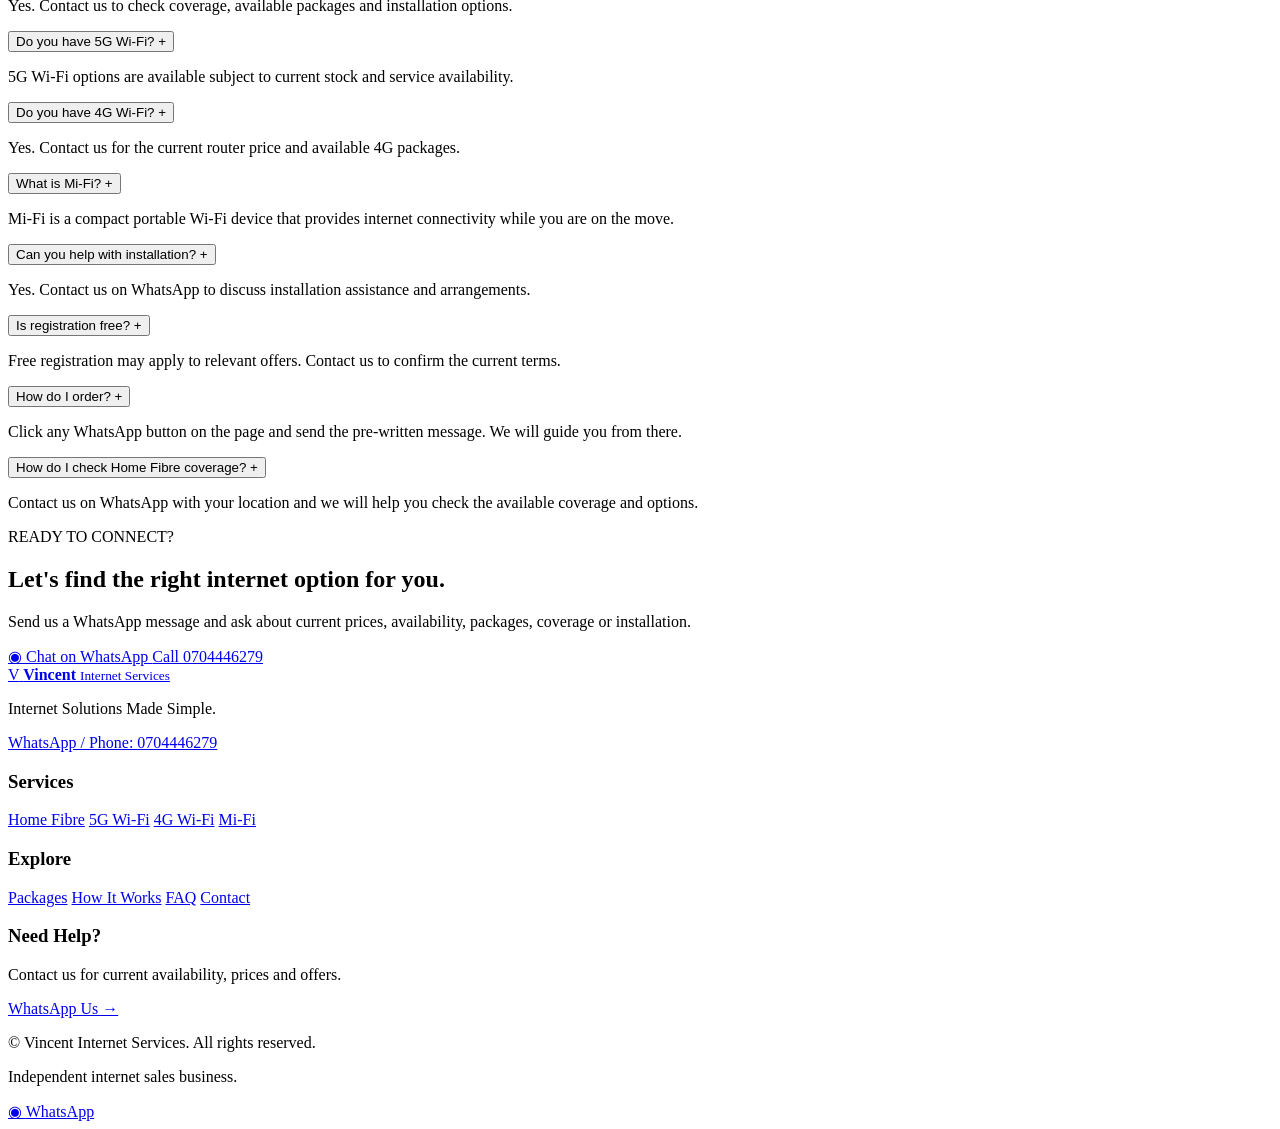
==== commit 5586baaa: "Update index.html" ====
--- a/index.html
+++ b/index.html
@@ -43,7 +43,7 @@
         Vincent Internet Services | Home Fibre, 4G & 5G Wi-Fi Kenya
     </title>
 
-    <link rel="stylesheet" href="style.css">
+    <link rel="stylesheet" href="style.cs">
 </head>
 
 <body>
@@ -1604,7 +1604,7 @@
     </a>
 
 
-    <script src="script.js"></script>
+    <script src="script.js"></scrip>
 
 </body>
-</html>+</html>
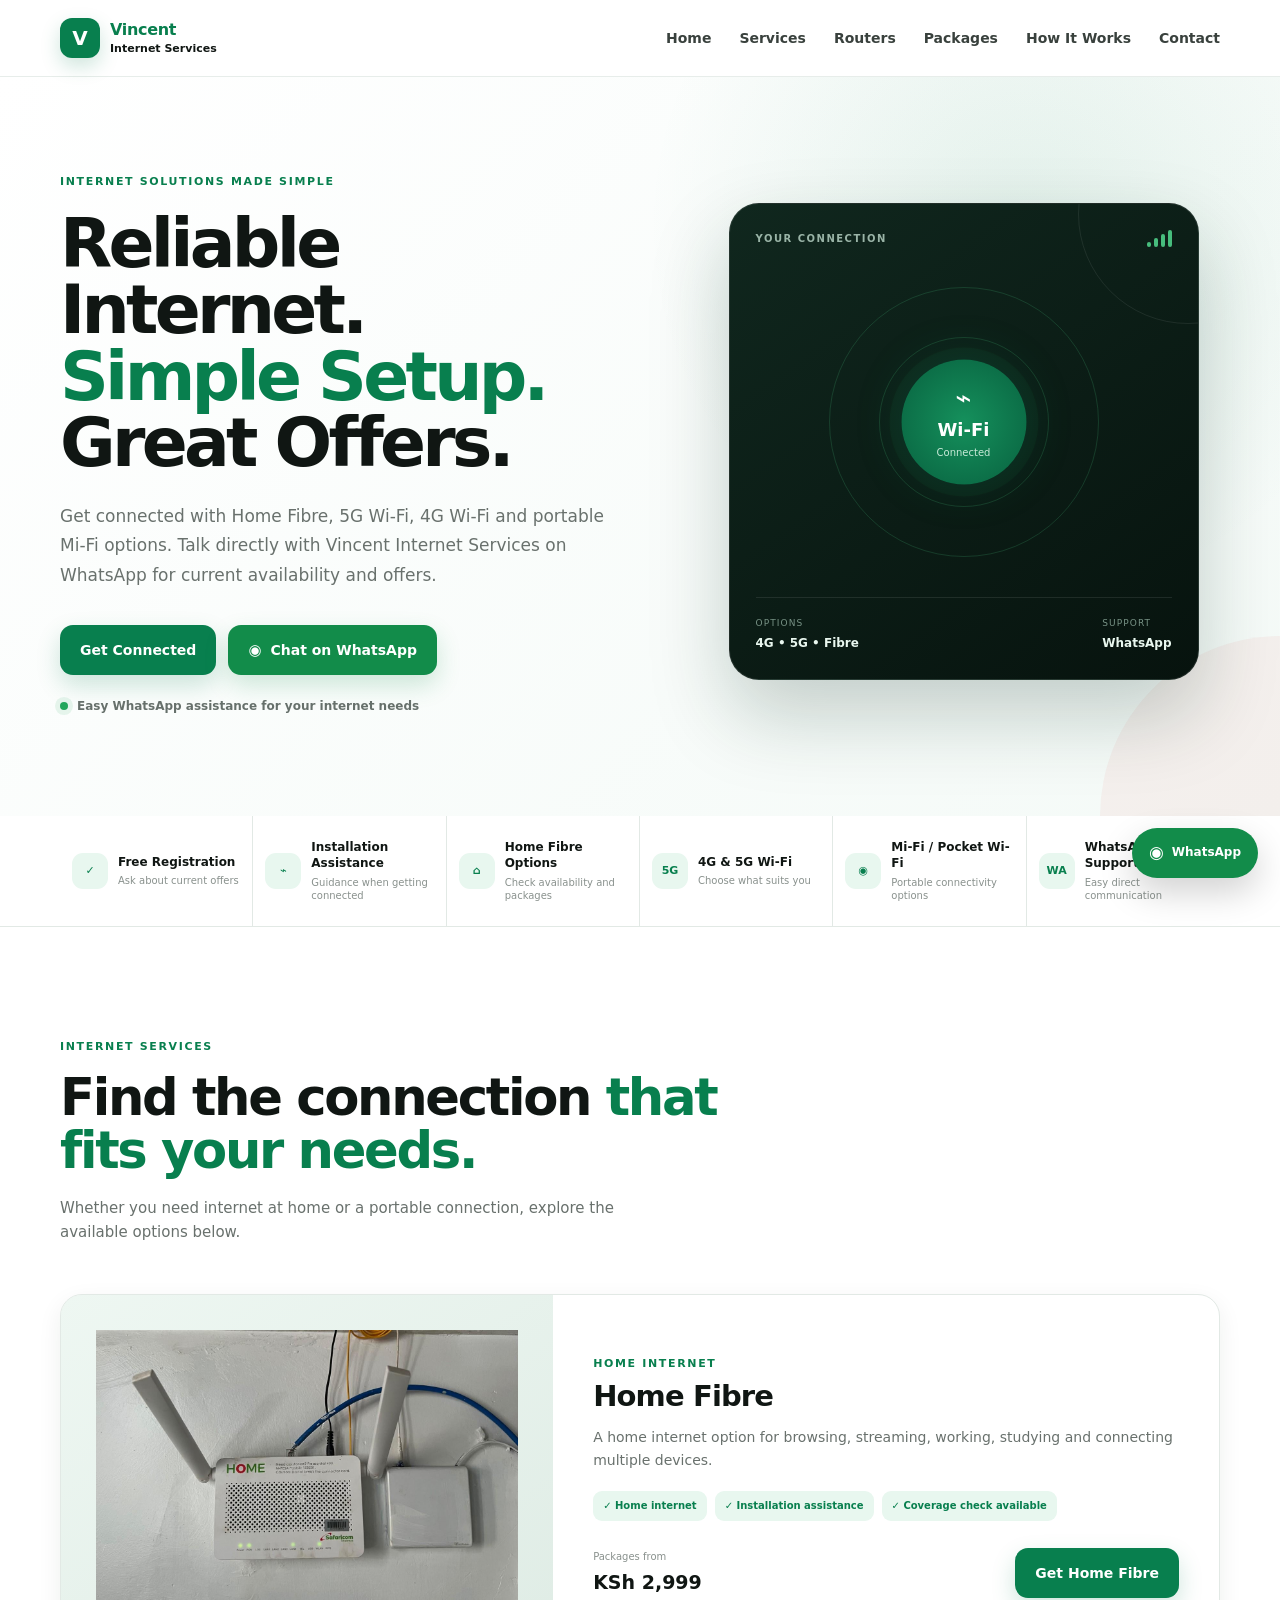
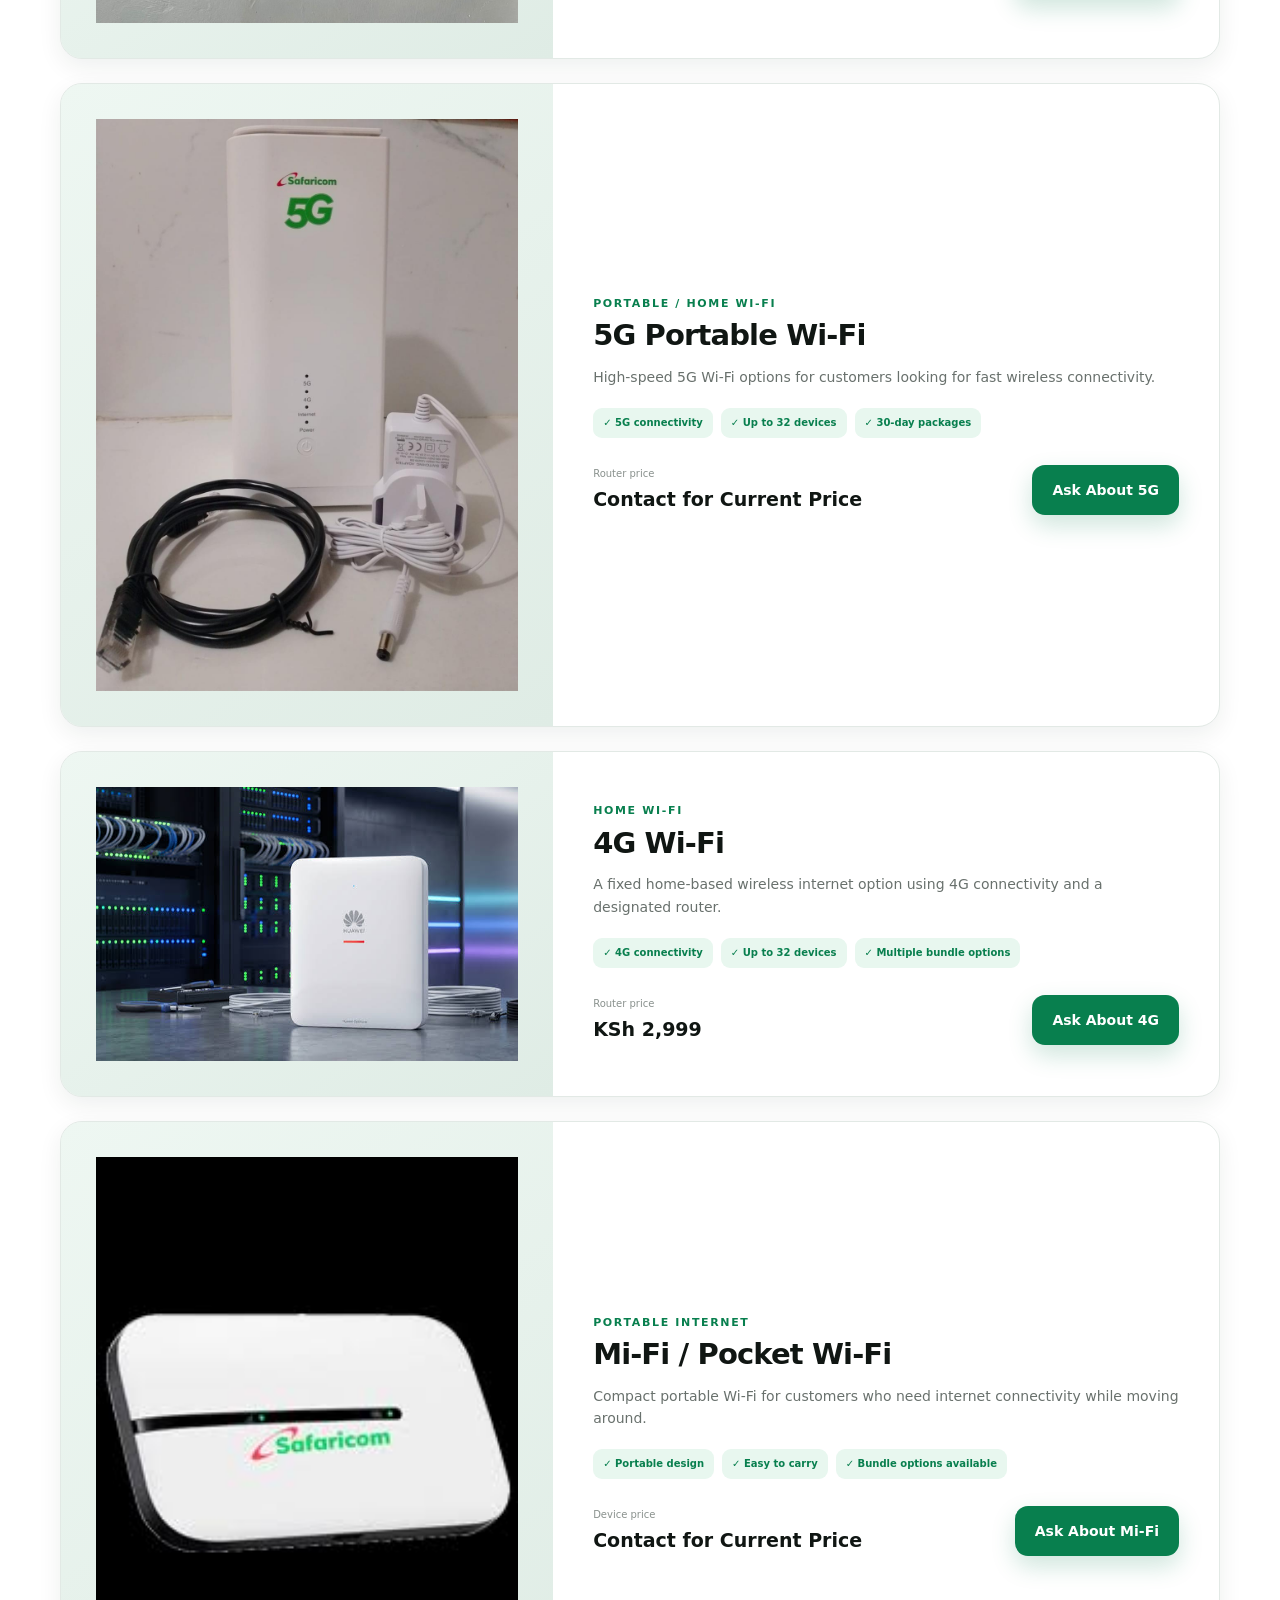
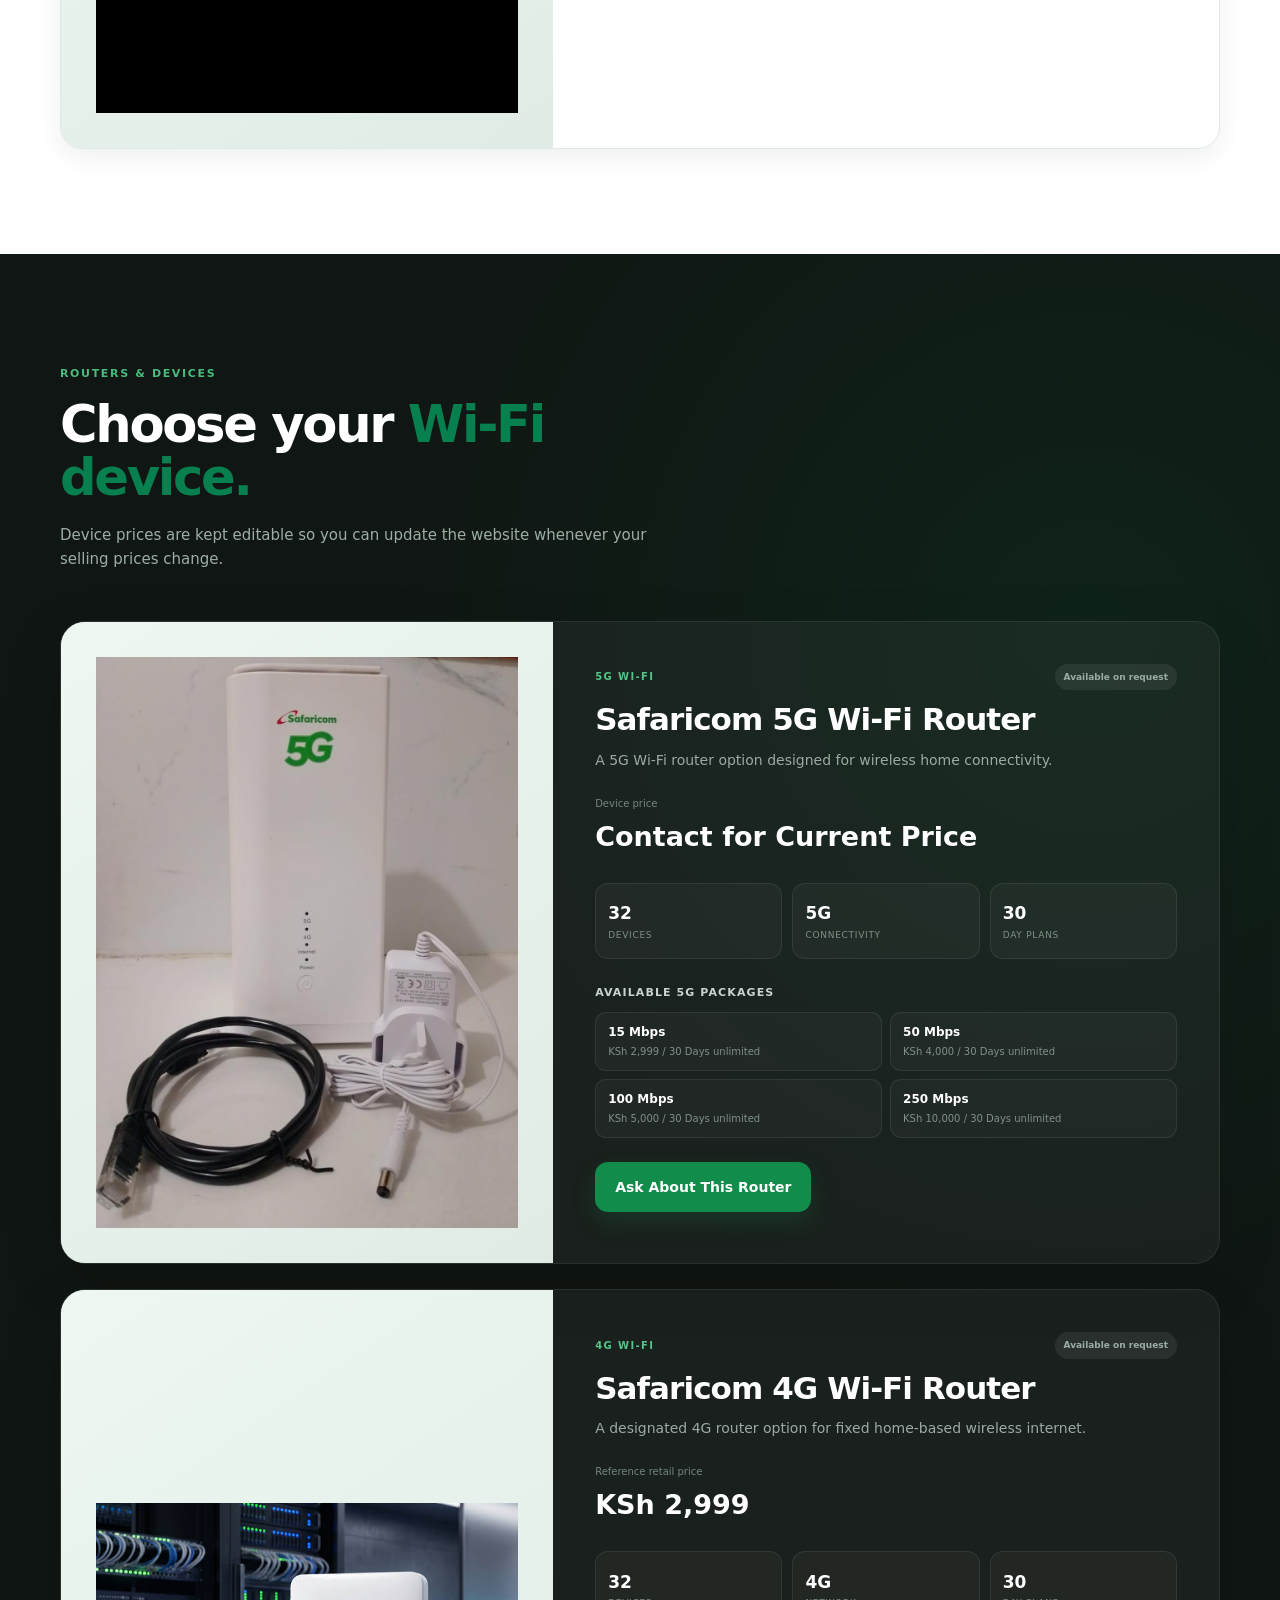
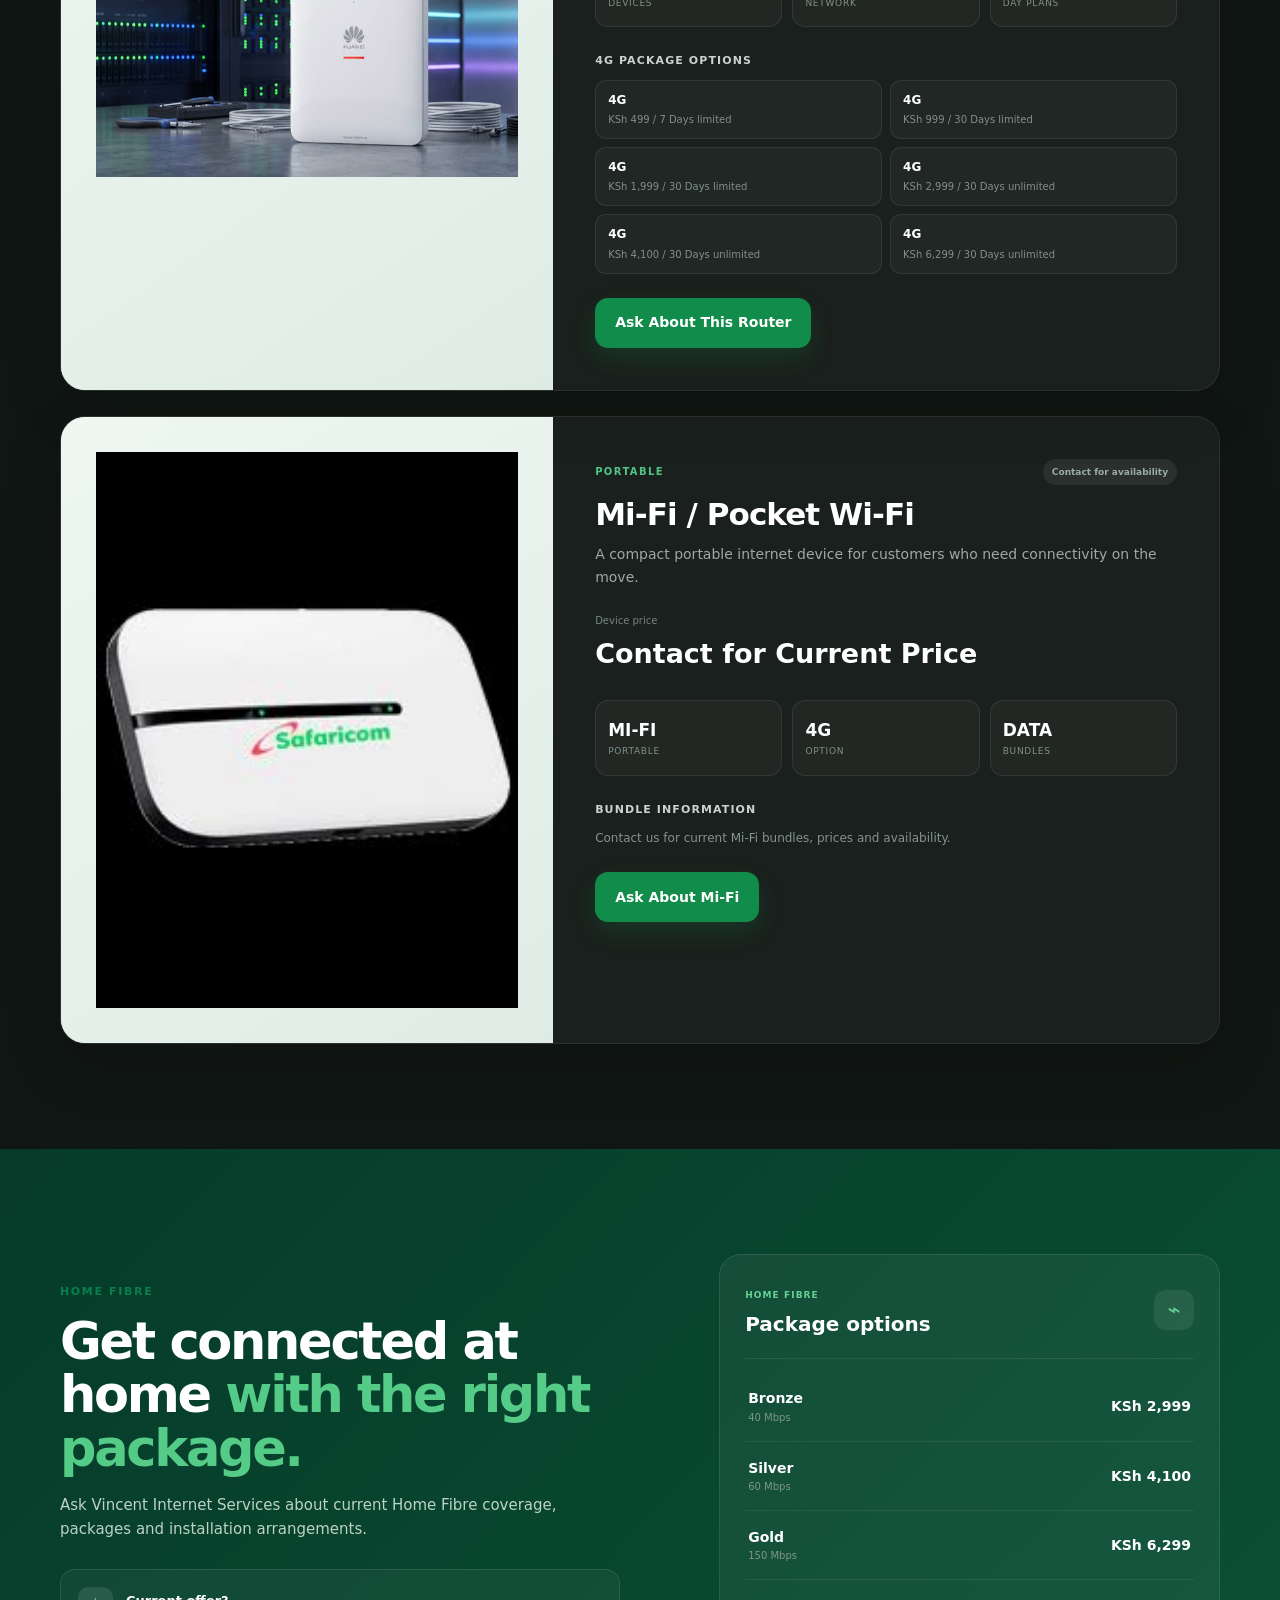
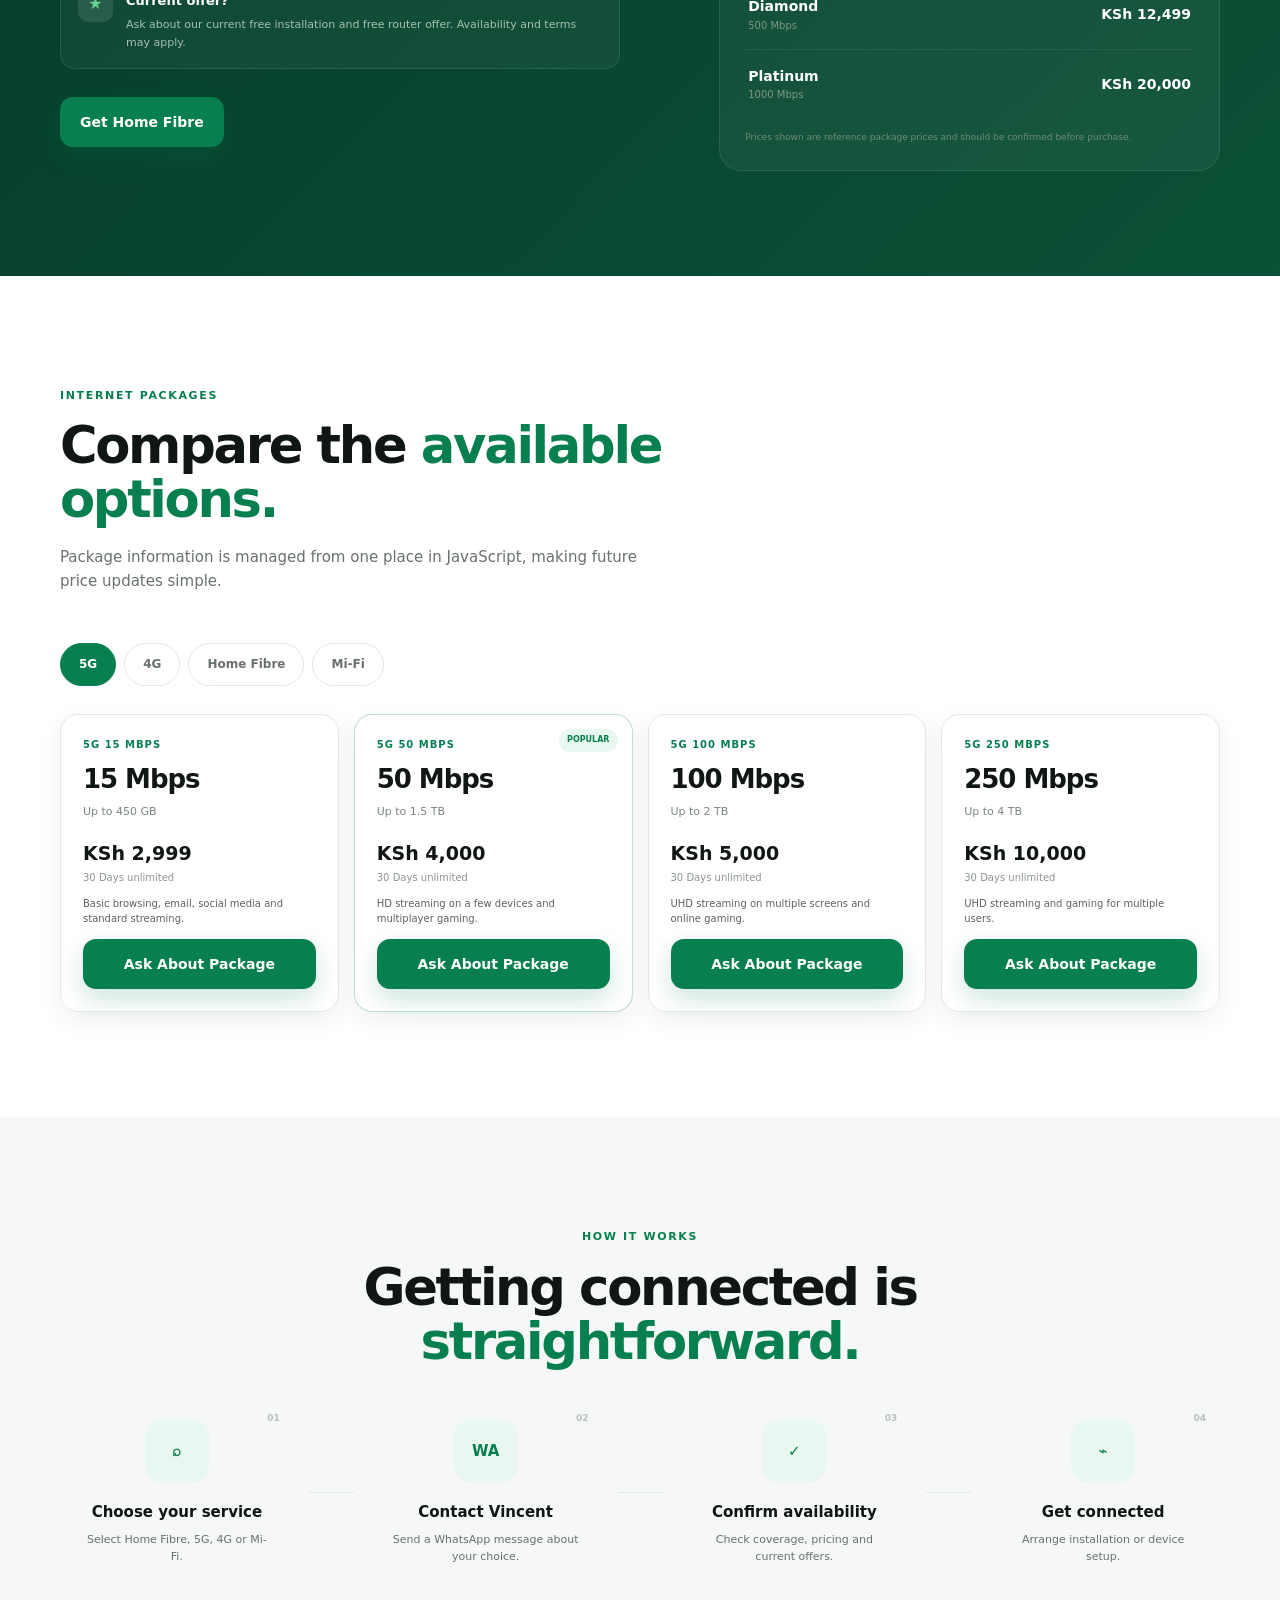
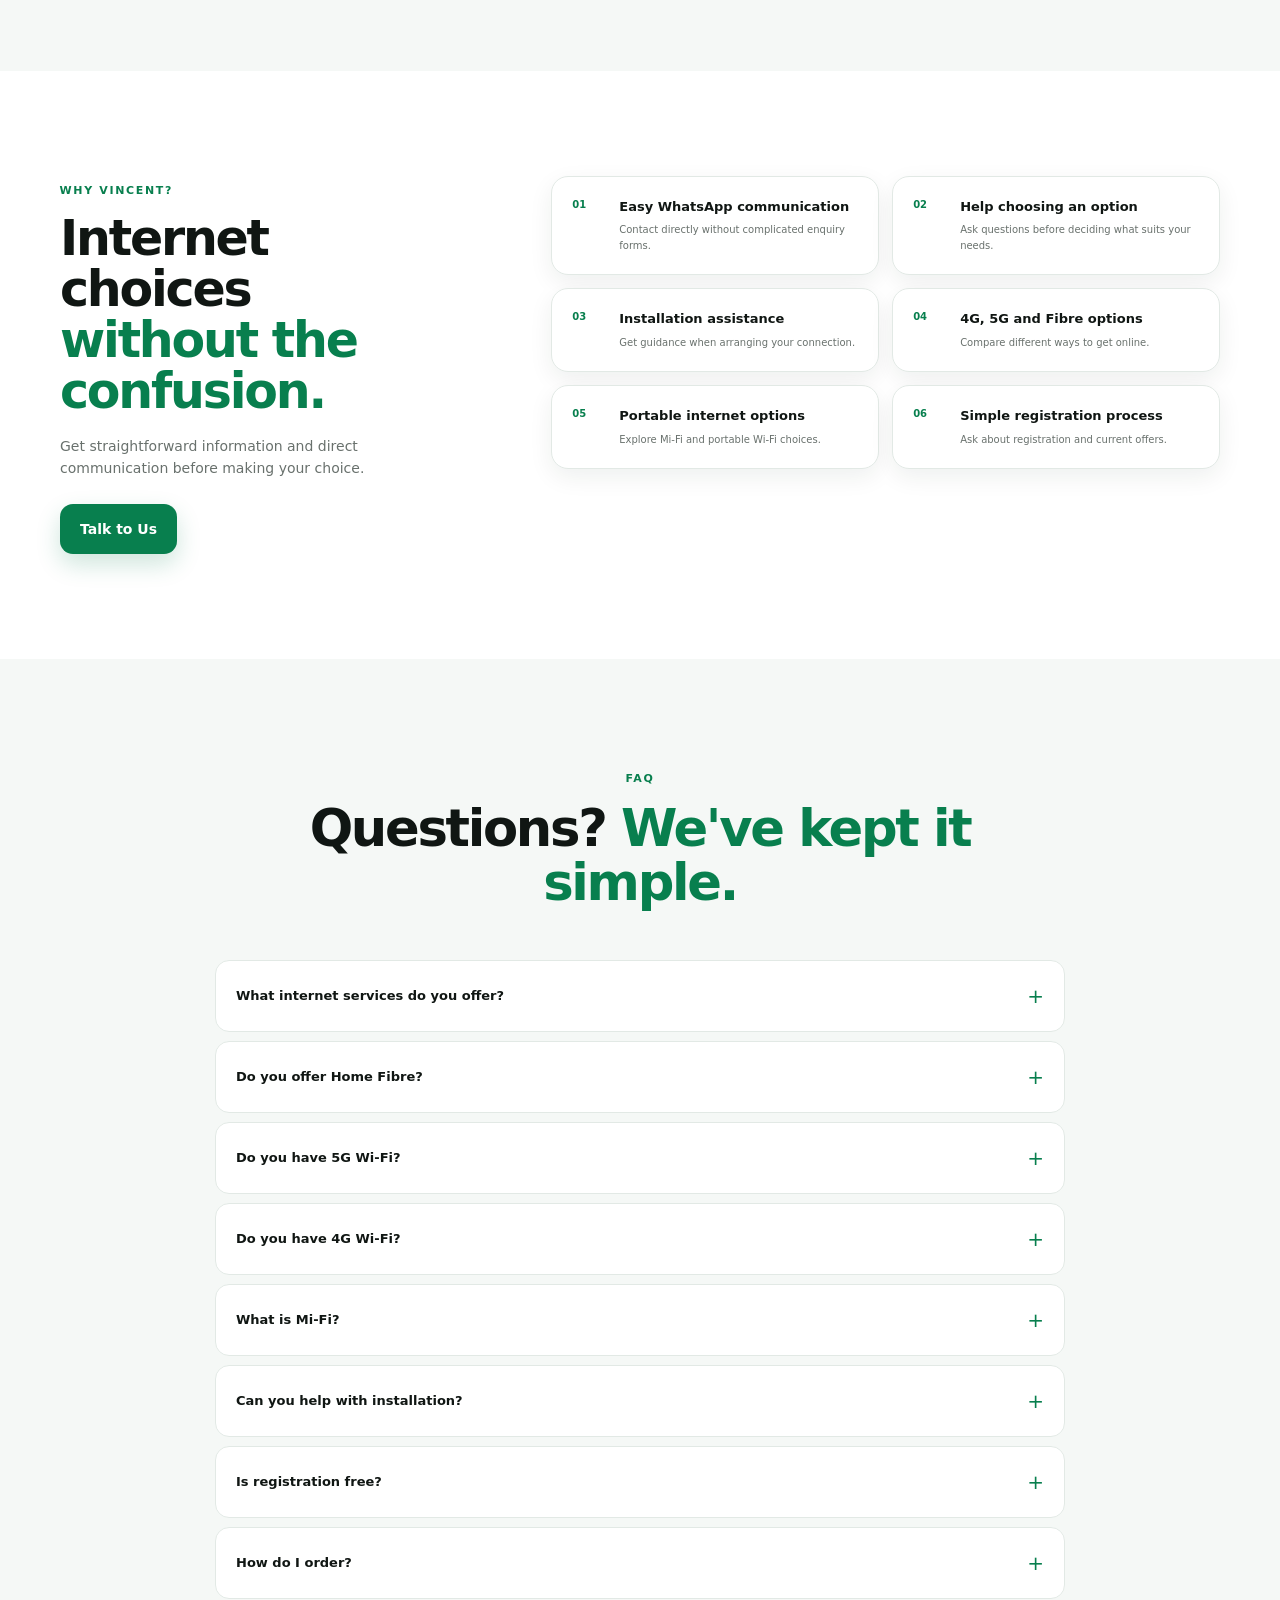
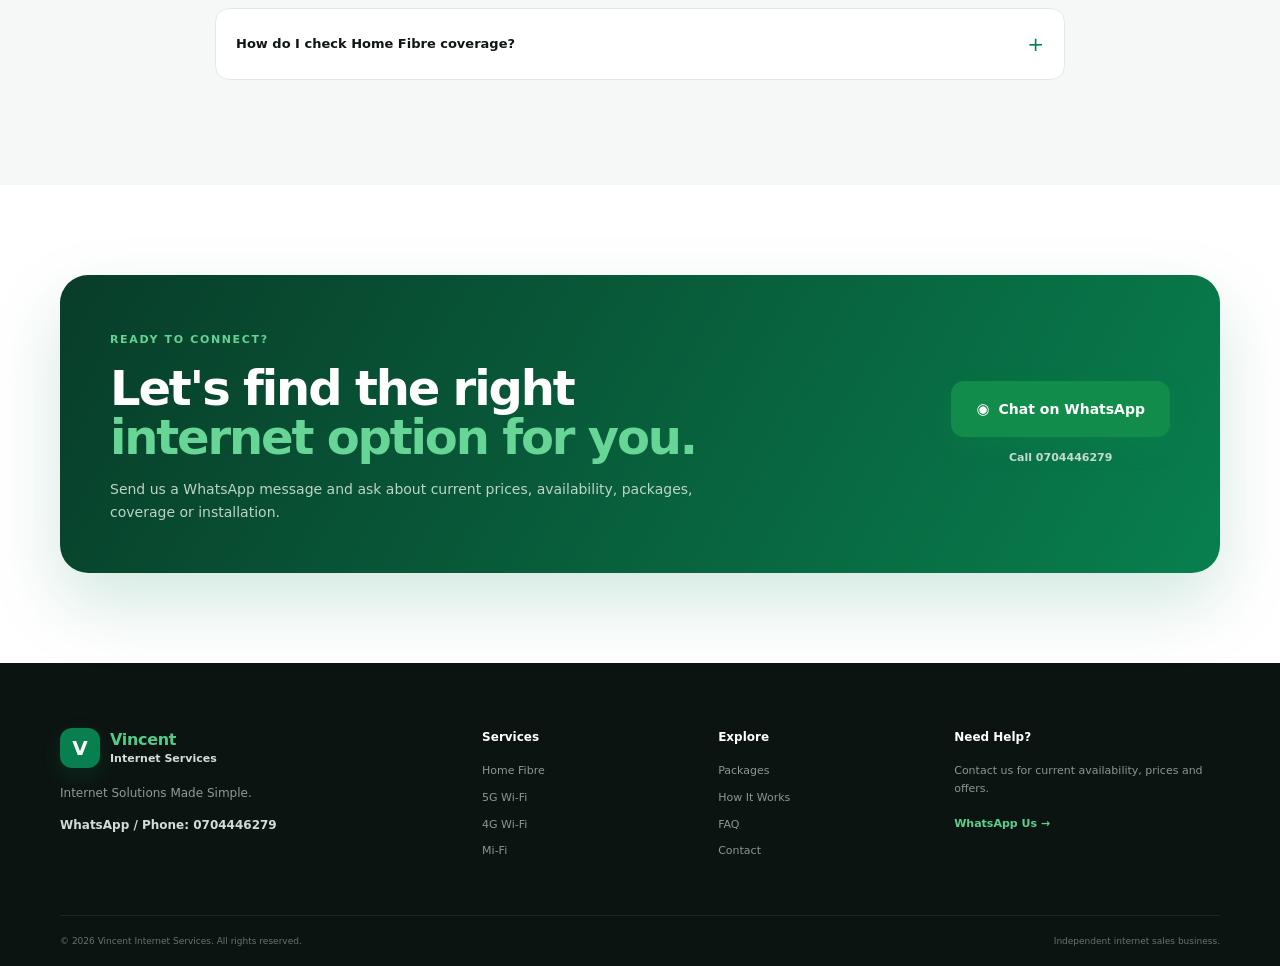
==== commit 8f31a974: "Update index.html" ====
--- a/index.html
+++ b/index.html
@@ -43,7 +43,7 @@
         Vincent Internet Services | Home Fibre, 4G & 5G Wi-Fi Kenya
     </title>
 
-    <link rel="stylesheet" href="style.cs">
+    <link rel="stylesheet" href="style.css">
 </head>
 
 <body>
@@ -1604,7 +1604,7 @@
     </a>
 
 
-    <script src="script.js"></scrip>
+    <script src="script.js"></script>
 
 </body>
 </html>
--- a/style.css
+++ b/style.css
@@ -0,0 +1,2523 @@
+/* =========================================================
+   VINCENT INTERNET SERVICES
+   Main stylesheet
+========================================================= */
+
+
+/* =========================================================
+   1. RESET
+========================================================= */
+
+*,
+*::before,
+*::after {
+    box-sizing: border-box;
+    margin: 0;
+    padding: 0;
+}
+
+html {
+    scroll-behavior: smooth;
+    scroll-padding-top: 90px;
+}
+
+body {
+    font-family:
+        Inter,
+        ui-sans-serif,
+        system-ui,
+        -apple-system,
+        BlinkMacSystemFont,
+        "Segoe UI",
+        sans-serif;
+
+    color: #171b19;
+    background: #ffffff;
+    line-height: 1.6;
+    overflow-x: hidden;
+}
+
+img {
+    max-width: 100%;
+}
+
+a {
+    color: inherit;
+    text-decoration: none;
+}
+
+button,
+a {
+    -webkit-tap-highlight-color: transparent;
+}
+
+button {
+    font: inherit;
+}
+
+.container {
+    width: min(1160px, calc(100% - 40px));
+    margin-inline: auto;
+}
+
+
+/* =========================================================
+   2. VARIABLES
+========================================================= */
+
+:root {
+    --green: #087f4e;
+    --green-dark: #045b38;
+    --green-deep: #063b29;
+    --green-light: #e8f7ef;
+
+    --red: #d93636;
+
+    --dark: #101613;
+    --dark-soft: #17201c;
+
+    --text: #171b19;
+    --muted: #69716d;
+
+    --white: #ffffff;
+    --soft: #f5f8f6;
+    --border: #e2e9e5;
+
+    --shadow:
+        0 18px 50px rgba(14, 38, 27, 0.08);
+
+    --shadow-small:
+        0 8px 25px rgba(14, 38, 27, 0.07);
+
+    --radius: 22px;
+    --radius-small: 14px;
+
+    --transition:
+        220ms ease;
+}
+
+
+/* =========================================================
+   3. ACCESSIBILITY
+========================================================= */
+
+:focus-visible {
+    outline: 3px solid rgba(8, 127, 78, 0.35);
+    outline-offset: 4px;
+}
+
+::selection {
+    background: var(--green);
+    color: white;
+}
+
+
+/* =========================================================
+   4. HEADER
+========================================================= */
+
+.site-header {
+    position: sticky;
+    top: 0;
+    z-index: 1000;
+
+    background: rgba(255, 255, 255, 0.94);
+
+    backdrop-filter: blur(18px);
+    -webkit-backdrop-filter: blur(18px);
+
+    border-bottom: 1px solid rgba(226, 233, 229, 0.8);
+}
+
+.nav-container {
+    min-height: 76px;
+
+    display: flex;
+    align-items: center;
+    justify-content: space-between;
+
+    gap: 30px;
+}
+
+.brand {
+    display: inline-flex;
+    align-items: center;
+    gap: 10px;
+
+    flex-shrink: 0;
+}
+
+.brand-mark {
+    width: 40px;
+    height: 40px;
+
+    display: grid;
+    place-items: center;
+
+    background: var(--green);
+    color: white;
+
+    border-radius: 12px;
+
+    font-size: 20px;
+    font-weight: 900;
+
+    box-shadow:
+        0 8px 20px rgba(8, 127, 78, 0.2);
+}
+
+.brand-text {
+    display: flex;
+    flex-direction: column;
+    line-height: 1.05;
+}
+
+.brand-text strong {
+    color: var(--green);
+    font-size: 16px;
+    letter-spacing: -0.02em;
+}
+
+.brand-text small {
+    color: var(--dark);
+    font-size: 11px;
+    font-weight: 600;
+    margin-top: 4px;
+}
+
+.main-navigation {
+    display: flex;
+    align-items: center;
+    gap: 28px;
+}
+
+.main-navigation a {
+    color: #39413d;
+    font-size: 14px;
+    font-weight: 650;
+
+    transition: color var(--transition);
+}
+
+.main-navigation a:hover {
+    color: var(--green);
+}
+
+.menu-toggle {
+    display: none;
+
+    width: 44px;
+    height: 44px;
+
+    border: 1px solid var(--border);
+    background: white;
+
+    border-radius: 12px;
+
+    cursor: pointer;
+}
+
+.menu-toggle span {
+    display: block;
+
+    width: 20px;
+    height: 2px;
+
+    margin: 4px auto;
+
+    background: var(--dark);
+
+    transition:
+        transform var(--transition),
+        opacity var(--transition);
+}
+
+.menu-toggle.active span:nth-child(1) {
+    transform: translateY(6px) rotate(45deg);
+}
+
+.menu-toggle.active span:nth-child(2) {
+    opacity: 0;
+}
+
+.menu-toggle.active span:nth-child(3) {
+    transform: translateY(-6px) rotate(-45deg);
+}
+
+
+/* =========================================================
+   5. HERO
+========================================================= */
+
+.hero {
+    position: relative;
+    overflow: hidden;
+
+    background:
+        radial-gradient(
+            circle at 80% 20%,
+            rgba(8, 127, 78, 0.09),
+            transparent 32%
+        ),
+        linear-gradient(
+            135deg,
+            #ffffff 0%,
+            #f4faf7 100%
+        );
+
+    padding: 90px 0 100px;
+}
+
+.hero::before {
+    content: "";
+
+    position: absolute;
+
+    width: 360px;
+    height: 360px;
+
+    right: -180px;
+    bottom: -180px;
+
+    border-radius: 50%;
+
+    background: rgba(217, 54, 54, 0.05);
+}
+
+.hero-grid {
+    display: grid;
+    grid-template-columns: 1.05fr 0.95fr;
+
+    align-items: center;
+
+    gap: 80px;
+}
+
+.eyebrow,
+.section-label,
+.card-label {
+    display: inline-block;
+
+    color: var(--green);
+
+    font-size: 11px;
+    font-weight: 850;
+
+    letter-spacing: 0.15em;
+    text-transform: uppercase;
+}
+
+.hero h1 {
+    max-width: 700px;
+
+    margin-top: 18px;
+
+    color: var(--dark);
+
+    font-size: clamp(42px, 5.3vw, 72px);
+    line-height: 0.98;
+
+    letter-spacing: -0.055em;
+}
+
+.hero h1 span {
+    display: block;
+    color: var(--green);
+}
+
+.hero-description {
+    max-width: 590px;
+
+    margin-top: 25px;
+
+    color: var(--muted);
+
+    font-size: 17px;
+    line-height: 1.75;
+}
+
+.hero-actions {
+    display: flex;
+    flex-wrap: wrap;
+    gap: 12px;
+
+    margin-top: 34px;
+}
+
+.btn {
+    min-height: 50px;
+
+    display: inline-flex;
+    align-items: center;
+    justify-content: center;
+
+    gap: 9px;
+
+    padding: 0 20px;
+
+    border: 0;
+    border-radius: 13px;
+
+    font-size: 14px;
+    font-weight: 800;
+
+    cursor: pointer;
+
+    transition:
+        transform var(--transition),
+        box-shadow var(--transition),
+        background var(--transition);
+}
+
+.btn:hover {
+    transform: translateY(-2px);
+}
+
+.btn-primary {
+    color: white;
+    background: var(--green);
+
+    box-shadow:
+        0 10px 25px rgba(8, 127, 78, 0.2);
+}
+
+.btn-primary:hover {
+    background: var(--green-dark);
+    box-shadow:
+        0 14px 30px rgba(8, 127, 78, 0.25);
+}
+
+.btn-whatsapp {
+    color: white;
+    background: #128c4a;
+
+    box-shadow:
+        0 10px 25px rgba(18, 140, 74, 0.2);
+}
+
+.btn-whatsapp:hover {
+    background: #0d783e;
+}
+
+.wa-icon {
+    font-size: 15px;
+}
+
+.hero-note {
+    display: flex;
+    align-items: center;
+
+    gap: 9px;
+
+    margin-top: 22px;
+
+    color: #66706b;
+
+    font-size: 12px;
+    font-weight: 600;
+}
+
+.status-dot {
+    width: 8px;
+    height: 8px;
+
+    border-radius: 50%;
+
+    background: #21a65b;
+
+    box-shadow:
+        0 0 0 5px rgba(33, 166, 91, 0.1);
+}
+
+
+/* HERO VISUAL */
+
+.hero-visual {
+    display: flex;
+    justify-content: center;
+}
+
+.hero-card {
+    position: relative;
+
+    width: min(100%, 470px);
+
+    padding: 26px;
+
+    overflow: hidden;
+
+    border:
+        1px solid rgba(255, 255, 255, 0.1);
+
+    border-radius: 30px;
+
+    background:
+        linear-gradient(
+            145deg,
+            #10271e,
+            #07130e
+        );
+
+    color: white;
+
+    box-shadow:
+        0 35px 80px rgba(7, 45, 30, 0.22);
+}
+
+.hero-card::after {
+    content: "";
+
+    position: absolute;
+
+    width: 220px;
+    height: 220px;
+
+    right: -100px;
+    top: -100px;
+
+    border-radius: 50%;
+
+    border:
+        1px solid rgba(255, 255, 255, 0.08);
+}
+
+.hero-card-top,
+.hero-card-bottom {
+    display: flex;
+    align-items: center;
+    justify-content: space-between;
+}
+
+.hero-card-top {
+    color: #9ab4a7;
+
+    font-size: 10px;
+    font-weight: 800;
+
+    letter-spacing: 0.15em;
+}
+
+.signal-bars {
+    display: flex;
+    align-items: flex-end;
+    gap: 3px;
+}
+
+.signal-bars i {
+    display: block;
+
+    width: 4px;
+
+    background: #47bd7d;
+
+    border-radius: 3px;
+}
+
+.signal-bars i:nth-child(1) {
+    height: 5px;
+}
+
+.signal-bars i:nth-child(2) {
+    height: 9px;
+}
+
+.signal-bars i:nth-child(3) {
+    height: 13px;
+}
+
+.signal-bars i:nth-child(4) {
+    height: 17px;
+}
+
+.connection-orbit {
+    position: relative;
+
+    width: 280px;
+    height: 280px;
+
+    margin: 35px auto;
+}
+
+.orbit {
+    position: absolute;
+
+    inset: 50% auto auto 50%;
+
+    border: 1px solid rgba(71, 189, 125, 0.2);
+
+    border-radius: 50%;
+
+    transform: translate(-50%, -50%);
+}
+
+.orbit-one {
+    width: 170px;
+    height: 170px;
+}
+
+.orbit-two {
+    width: 270px;
+    height: 270px;
+}
+
+.connection-core {
+    position: absolute;
+
+    inset: 50% auto auto 50%;
+
+    width: 125px;
+    height: 125px;
+
+    display: flex;
+    flex-direction: column;
+    align-items: center;
+    justify-content: center;
+
+    transform: translate(-50%, -50%);
+
+    border-radius: 50%;
+
+    background:
+        radial-gradient(
+            circle,
+            #15905c,
+            #08613f
+        );
+
+    box-shadow:
+        0 0 0 12px rgba(22, 145, 91, 0.08),
+        0 0 50px rgba(22, 145, 91, 0.2);
+}
+
+.core-icon {
+    font-size: 27px;
+    line-height: 1;
+}
+
+.connection-core strong {
+    margin-top: 5px;
+    font-size: 18px;
+}
+
+.connection-core small {
+    color: #c8ead8;
+    font-size: 10px;
+}
+
+.hero-card-bottom {
+    border-top: 1px solid rgba(255, 255, 255, 0.09);
+    padding-top: 18px;
+}
+
+.hero-card-bottom div {
+    display: flex;
+    flex-direction: column;
+}
+
+.hero-card-bottom small {
+    color: #789386;
+    font-size: 9px;
+    letter-spacing: 0.12em;
+}
+
+.hero-card-bottom strong {
+    margin-top: 3px;
+    color: #e9f7ef;
+    font-size: 12px;
+}
+
+
+/* =========================================================
+   6. BENEFITS
+========================================================= */
+
+.benefits {
+    border-bottom: 1px solid var(--border);
+    background: white;
+}
+
+.benefits-grid {
+    display: grid;
+
+    grid-template-columns:
+        repeat(6, 1fr);
+
+    gap: 0;
+}
+
+.benefit-item {
+    min-height: 110px;
+
+    display: flex;
+    align-items: center;
+
+    gap: 10px;
+
+    padding: 18px 12px;
+
+    border-right: 1px solid var(--border);
+}
+
+.benefit-item:last-child {
+    border-right: 0;
+}
+
+.benefit-icon {
+    width: 36px;
+    height: 36px;
+
+    flex: 0 0 36px;
+
+    display: grid;
+    place-items: center;
+
+    border-radius: 11px;
+
+    background: var(--green-light);
+    color: var(--green);
+
+    font-size: 11px;
+    font-weight: 900;
+}
+
+.benefit-item div {
+    display: flex;
+    flex-direction: column;
+}
+
+.benefit-item strong {
+    color: var(--dark);
+    font-size: 12px;
+    line-height: 1.3;
+}
+
+.benefit-item span:not(.benefit-icon) {
+    margin-top: 4px;
+
+    color: #89918d;
+
+    font-size: 10px;
+    line-height: 1.3;
+}
+
+
+/* =========================================================
+   7. SECTIONS
+========================================================= */
+
+.section {
+    padding: 105px 0;
+}
+
+.section-soft {
+    background: var(--soft);
+}
+
+.section-dark {
+    background:
+        radial-gradient(
+            circle at 85% 15%,
+            rgba(8, 127, 78, 0.12),
+            transparent 30%
+        ),
+        var(--dark);
+    color: white;
+}
+
+.section-heading {
+    max-width: 680px;
+
+    margin-bottom: 50px;
+}
+
+.section-heading.centered {
+    margin-inline: auto;
+    text-align: center;
+}
+
+.section-heading h2 {
+    margin-top: 13px;
+
+    color: var(--dark);
+
+    font-size: clamp(34px, 4vw, 52px);
+    line-height: 1.05;
+
+    letter-spacing: -0.045em;
+}
+
+.section-heading h2 span {
+    color: var(--green);
+}
+
+.section-heading p {
+    max-width: 590px;
+
+    margin-top: 18px;
+
+    color: var(--muted);
+
+    font-size: 15px;
+}
+
+.section-heading.centered p {
+    margin-inline: auto;
+}
+
+.section-heading.light h2 {
+    color: white;
+}
+
+.section-heading.light p {
+    color: #9caea5;
+}
+
+.section-heading.light .section-label {
+    color: #48bb7d;
+}
+
+
+/* =========================================================
+   8. SERVICE CARDS
+========================================================= */
+
+.service-list {
+    display: flex;
+    flex-direction: column;
+
+    gap: 24px;
+}
+
+.service-card {
+    display: grid;
+
+    grid-template-columns:
+        minmax(280px, 0.85fr)
+        1.15fr;
+
+    min-height: 330px;
+
+    overflow: hidden;
+
+    border:
+        1px solid var(--border);
+
+    border-radius: var(--radius);
+
+    background: white;
+
+    box-shadow: var(--shadow-small);
+
+    transition:
+        transform var(--transition),
+        box-shadow var(--transition);
+}
+
+.service-card:hover {
+    transform: translateY(-3px);
+
+    box-shadow:
+        0 20px 50px rgba(14, 38, 27, 0.1);
+}
+
+.service-image,
+.product-photo {
+    position: relative;
+
+    min-height: 100%;
+
+    display: grid;
+    place-items: center;
+
+    overflow: hidden;
+
+    background:
+        radial-gradient(
+            circle at center,
+            #f7faf8,
+            #e7eee9
+        );
+}
+
+.product-image {
+    width: 100%;
+    height: 100%;
+
+    display: block;
+
+    object-fit: contain;
+
+    padding: 35px;
+
+    position: relative;
+    z-index: 2;
+
+    transition:
+        transform 400ms ease;
+}
+
+.service-card:hover .product-image,
+.product-card:hover .product-image {
+    transform: scale(1.035);
+}
+
+.image-fallback {
+    position: absolute;
+
+    inset: 0;
+
+    display: flex;
+    flex-direction: column;
+    align-items: center;
+    justify-content: center;
+
+    color: var(--green);
+
+    background:
+        linear-gradient(
+            145deg,
+            #eef7f2,
+            #dfece5
+        );
+
+    z-index: 1;
+}
+
+.image-fallback span {
+    font-size: 36px;
+    font-weight: 950;
+    line-height: 1;
+}
+
+.image-fallback strong {
+    margin-top: 6px;
+
+    color: #6b7871;
+
+    font-size: 12px;
+    letter-spacing: 0.18em;
+}
+
+.service-content {
+    display: flex;
+    flex-direction: column;
+
+    justify-content: center;
+
+    padding: 40px;
+}
+
+.service-content h3 {
+    margin-top: 7px;
+
+    color: var(--dark);
+
+    font-size: 29px;
+    line-height: 1.15;
+
+    letter-spacing: -0.03em;
+}
+
+.service-content > p {
+    max-width: 600px;
+
+    margin-top: 13px;
+
+    color: var(--muted);
+
+    font-size: 14px;
+}
+
+.feature-list {
+    display: flex;
+    flex-wrap: wrap;
+
+    gap: 8px;
+
+    margin-top: 20px;
+}
+
+.feature-list span {
+    padding: 7px 10px;
+
+    border-radius: 9px;
+
+    background: var(--green-light);
+
+    color: var(--green);
+
+    font-size: 10px;
+    font-weight: 750;
+}
+
+.service-bottom {
+    display: flex;
+    align-items: center;
+    justify-content: space-between;
+
+    gap: 20px;
+
+    margin-top: 27px;
+}
+
+.price-text {
+    display: flex;
+    flex-direction: column;
+}
+
+.price-text small {
+    color: #89918d;
+    font-size: 10px;
+}
+
+.price-text strong {
+    margin-top: 2px;
+
+    color: var(--dark);
+
+    font-size: 19px;
+}
+
+
+/* =========================================================
+   9. PRODUCT SECTION
+========================================================= */
+
+.product-stack {
+    display: flex;
+    flex-direction: column;
+
+    gap: 25px;
+}
+
+.product-card {
+    display: grid;
+
+    grid-template-columns:
+        minmax(330px, 0.85fr)
+        1.15fr;
+
+    overflow: hidden;
+
+    border:
+        1px solid rgba(255, 255, 255, 0.08);
+
+    border-radius: 25px;
+
+    background:
+        rgba(255, 255, 255, 0.045);
+
+    box-shadow:
+        0 20px 60px rgba(0, 0, 0, 0.12);
+}
+
+.product-photo {
+    min-height: 480px;
+
+    background:
+        radial-gradient(
+            circle at center,
+            #eef4f1,
+            #d9e5df
+        );
+}
+
+.product-details {
+    padding: 42px;
+}
+
+.product-header {
+    display: flex;
+    align-items: center;
+    justify-content: space-between;
+
+    gap: 20px;
+}
+
+.product-tag {
+    color: #52c487;
+
+    font-size: 10px;
+    font-weight: 850;
+
+    letter-spacing: 0.14em;
+}
+
+.availability {
+    padding: 6px 9px;
+
+    border-radius: 999px;
+
+    background: rgba(255, 255, 255, 0.07);
+
+    color: #9aaca3;
+
+    font-size: 9px;
+    font-weight: 700;
+}
+
+.product-details h3 {
+    margin-top: 12px;
+
+    color: white;
+
+    font-size: 31px;
+    line-height: 1.1;
+
+    letter-spacing: -0.03em;
+}
+
+.product-details > p {
+    max-width: 600px;
+
+    margin-top: 12px;
+
+    color: #9caaa3;
+
+    font-size: 14px;
+}
+
+.product-price {
+    display: flex;
+    flex-direction: column;
+
+    margin-top: 25px;
+}
+
+.product-price small {
+    color: #74867d;
+    font-size: 10px;
+}
+
+.product-price strong {
+    margin-top: 3px;
+
+    color: white;
+
+    font-size: 27px;
+}
+
+.product-features {
+    display: grid;
+
+    grid-template-columns:
+        repeat(3, 1fr);
+
+    gap: 10px;
+
+    margin-top: 25px;
+}
+
+.product-features div {
+    min-height: 76px;
+
+    display: flex;
+    flex-direction: column;
+    justify-content: center;
+
+    padding: 12px;
+
+    border:
+        1px solid rgba(255, 255, 255, 0.08);
+
+    border-radius: 13px;
+
+    background:
+        rgba(255, 255, 255, 0.035);
+}
+
+.product-features span {
+    color: white;
+
+    font-size: 17px;
+    font-weight: 850;
+}
+
+.product-features small {
+    color: #7e9288;
+
+    font-size: 9px;
+    text-transform: uppercase;
+    letter-spacing: 0.08em;
+}
+
+.product-plans {
+    margin-top: 25px;
+}
+
+.product-plans h4 {
+    color: #c8d4ce;
+
+    font-size: 11px;
+    text-transform: uppercase;
+
+    letter-spacing: 0.1em;
+}
+
+.mini-plans {
+    display: grid;
+
+    grid-template-columns:
+        repeat(2, 1fr);
+
+    gap: 8px;
+
+    margin-top: 10px;
+}
+
+.mini-plan {
+    padding: 10px 12px;
+
+    border:
+        1px solid rgba(255, 255, 255, 0.08);
+
+    border-radius: 11px;
+
+    background:
+        rgba(255, 255, 255, 0.03);
+}
+
+.mini-plan strong {
+    display: block;
+
+    color: white;
+
+    font-size: 12px;
+}
+
+.mini-plan span {
+    display: block;
+
+    margin-top: 2px;
+
+    color: #7f9188;
+
+    font-size: 10px;
+}
+
+.product-details .btn {
+    margin-top: 24px;
+}
+
+.contact-price {
+    margin-top: 10px;
+
+    color: #82948b;
+
+    font-size: 12px;
+}
+
+
+/* =========================================================
+   10. FIBRE OFFER
+========================================================= */
+
+.fibre-offer {
+    padding: 105px 0;
+
+    background:
+        linear-gradient(
+            135deg,
+            var(--green-deep),
+            #0a5136
+        );
+
+    color: white;
+}
+
+.fibre-grid {
+    display: grid;
+
+    grid-template-columns: 1fr 0.85fr;
+
+    align-items: center;
+
+    gap: 70px;
+}
+
+.fibre-copy h2 {
+    max-width: 600px;
+
+    margin-top: 13px;
+
+    color: white;
+
+    font-size: clamp(34px, 4vw, 51px);
+    line-height: 1.04;
+
+    letter-spacing: -0.045em;
+}
+
+.fibre-copy h2 span {
+    color: #55cb88;
+}
+
+.fibre-copy > p {
+    max-width: 570px;
+
+    margin-top: 18px;
+
+    color: #bdd2c7;
+
+    font-size: 15px;
+}
+
+.offer-box {
+    display: flex;
+
+    gap: 13px;
+
+    max-width: 560px;
+
+    margin: 28px 0;
+
+    padding: 17px;
+
+    border:
+        1px solid rgba(255, 255, 255, 0.1);
+
+    border-radius: 15px;
+
+    background:
+        rgba(255, 255, 255, 0.045);
+}
+
+.offer-icon {
+    width: 35px;
+    height: 35px;
+
+    flex: 0 0 35px;
+
+    display: grid;
+    place-items: center;
+
+    border-radius: 10px;
+
+    background: rgba(255, 255, 255, 0.1);
+
+    color: #64d291;
+}
+
+.offer-box strong {
+    font-size: 13px;
+}
+
+.offer-box p {
+    margin-top: 4px;
+
+    color: #a7c0b3;
+
+    font-size: 11px;
+}
+
+.fibre-card {
+    padding: 25px;
+
+    border:
+        1px solid rgba(255, 255, 255, 0.09);
+
+    border-radius: 22px;
+
+    background:
+        rgba(255, 255, 255, 0.05);
+}
+
+.fibre-card-header {
+    display: flex;
+    justify-content: space-between;
+    align-items: center;
+
+    padding-bottom: 18px;
+
+    border-bottom:
+        1px solid rgba(255, 255, 255, 0.08);
+}
+
+.fibre-card-header small {
+    color: #65d294;
+
+    font-size: 9px;
+    font-weight: 800;
+
+    letter-spacing: 0.12em;
+}
+
+.fibre-card-header h3 {
+    margin-top: 3px;
+
+    color: white;
+
+    font-size: 20px;
+}
+
+.wifi-symbol {
+    width: 40px;
+    height: 40px;
+
+    display: grid;
+    place-items: center;
+
+    border-radius: 12px;
+
+    background: rgba(255, 255, 255, 0.08);
+
+    color: #68d294;
+
+    font-size: 22px;
+}
+
+.fibre-plans {
+    margin-top: 13px;
+}
+
+.fibre-plan {
+    display: flex;
+    align-items: center;
+    justify-content: space-between;
+
+    gap: 15px;
+
+    padding: 15px 3px;
+
+    border-bottom:
+        1px solid rgba(255, 255, 255, 0.07);
+}
+
+.fibre-plan:last-child {
+    border-bottom: 0;
+}
+
+.fibre-plan-left {
+    display: flex;
+    flex-direction: column;
+}
+
+.fibre-plan-left strong {
+    color: white;
+
+    font-size: 14px;
+}
+
+.fibre-plan-left span {
+    color: #7f9689;
+
+    font-size: 10px;
+}
+
+.fibre-plan-price {
+    color: white;
+
+    font-size: 14px;
+    font-weight: 800;
+
+    white-space: nowrap;
+}
+
+.small-disclaimer {
+    margin-top: 12px;
+
+    color: #71887b;
+
+    font-size: 9px;
+}
+
+
+/* =========================================================
+   11. PACKAGE TABS
+========================================================= */
+
+.package-tabs {
+    display: flex;
+    flex-wrap: wrap;
+
+    gap: 8px;
+
+    margin-bottom: 28px;
+}
+
+.package-tab {
+    padding: 11px 18px;
+
+    border: 1px solid var(--border);
+
+    border-radius: 999px;
+
+    background: white;
+
+    color: #68716c;
+
+    font-size: 12px;
+    font-weight: 750;
+
+    cursor: pointer;
+
+    transition:
+        background var(--transition),
+        color var(--transition),
+        border var(--transition);
+}
+
+.package-tab:hover {
+    border-color: var(--green);
+    color: var(--green);
+}
+
+.package-tab.active {
+    border-color: var(--green);
+    background: var(--green);
+    color: white;
+}
+
+.package-grid {
+    display: grid;
+
+    grid-template-columns:
+        repeat(4, 1fr);
+
+    gap: 15px;
+}
+
+.package-card {
+    position: relative;
+
+    min-height: 225px;
+
+    display: flex;
+    flex-direction: column;
+
+    padding: 22px;
+
+    border:
+        1px solid var(--border);
+
+    border-radius: 18px;
+
+    background: white;
+
+    box-shadow: var(--shadow-small);
+}
+
+.package-card.featured {
+    border-color: rgba(8, 127, 78, 0.25);
+}
+
+.package-card .popular {
+    position: absolute;
+
+    top: 14px;
+    right: 14px;
+
+    padding: 5px 8px;
+
+    border-radius: 999px;
+
+    background: var(--green-light);
+
+    color: var(--green);
+
+    font-size: 8px;
+    font-weight: 850;
+
+    text-transform: uppercase;
+}
+
+.package-name {
+    color: var(--green);
+
+    font-size: 10px;
+    font-weight: 850;
+
+    text-transform: uppercase;
+    letter-spacing: 0.1em;
+}
+
+.package-speed {
+    margin-top: 6px;
+
+    color: var(--dark);
+
+    font-size: 26px;
+    font-weight: 900;
+
+    letter-spacing: -0.04em;
+}
+
+.package-data {
+    margin-top: 3px;
+
+    color: #7b8580;
+
+    font-size: 11px;
+}
+
+.package-price {
+    margin-top: auto;
+    padding-top: 17px;
+
+    color: var(--dark);
+
+    font-size: 19px;
+    font-weight: 900;
+}
+
+.package-validity {
+    margin-top: 2px;
+
+    color: #8c9590;
+
+    font-size: 10px;
+}
+
+.package-use {
+    margin-top: 10px;
+
+    color: #59635e;
+
+    font-size: 10px;
+    line-height: 1.5;
+}
+
+.package-action {
+    margin-top: 13px;
+}
+
+
+/* =========================================================
+   12. STEPS
+========================================================= */
+
+.steps {
+    display: grid;
+
+    grid-template-columns:
+        1fr auto 1fr auto 1fr auto 1fr;
+
+    align-items: center;
+
+    gap: 15px;
+}
+
+.step {
+    position: relative;
+
+    text-align: center;
+}
+
+.step-number {
+    position: absolute;
+
+    top: -8px;
+    right: 14px;
+
+    color: #b8c1bc;
+
+    font-size: 9px;
+    font-weight: 850;
+}
+
+.step-icon {
+    width: 64px;
+    height: 64px;
+
+    display: grid;
+    place-items: center;
+
+    margin: 0 auto 17px;
+
+    border-radius: 18px;
+
+    background: var(--green-light);
+
+    color: var(--green);
+
+    font-size: 15px;
+    font-weight: 900;
+}
+
+.step h3 {
+    color: var(--dark);
+
+    font-size: 15px;
+}
+
+.step p {
+    max-width: 190px;
+
+    margin: 7px auto 0;
+
+    color: var(--muted);
+
+    font-size: 11px;
+}
+
+.step-line {
+    width: 45px;
+    height: 1px;
+
+    background: var(--border);
+}
+
+
+/* =========================================================
+   13. WHY CHOOSE US
+========================================================= */
+
+.why-grid {
+    display: grid;
+
+    grid-template-columns: 0.75fr 1.25fr;
+
+    gap: 90px;
+
+    align-items: start;
+}
+
+.why-intro {
+    position: sticky;
+    top: 120px;
+}
+
+.why-intro h2 {
+    margin-top: 13px;
+
+    color: var(--dark);
+
+    font-size: clamp(34px, 4vw, 49px);
+    line-height: 1.04;
+
+    letter-spacing: -0.045em;
+}
+
+.why-intro h2 span {
+    color: var(--green);
+}
+
+.why-intro p {
+    margin-top: 17px;
+
+    color: var(--muted);
+
+    font-size: 14px;
+}
+
+.why-intro .btn {
+    margin-top: 24px;
+}
+
+.why-list {
+    display: grid;
+
+    grid-template-columns:
+        repeat(2, 1fr);
+
+    gap: 13px;
+}
+
+.why-item {
+    display: grid;
+
+    grid-template-columns: 35px 1fr;
+
+    gap: 12px;
+
+    padding: 20px;
+
+    border:
+        1px solid var(--border);
+
+    border-radius: 17px;
+
+    background: white;
+
+    box-shadow: var(--shadow-small);
+}
+
+.why-item > span {
+    color: var(--green);
+
+    font-size: 10px;
+    font-weight: 900;
+}
+
+.why-item h3 {
+    color: var(--dark);
+
+    font-size: 13px;
+}
+
+.why-item p {
+    margin-top: 5px;
+
+    color: var(--muted);
+
+    font-size: 10px;
+}
+
+
+/* =========================================================
+   14. FAQ
+========================================================= */
+
+.faq-container {
+    max-width: 850px;
+}
+
+.faq-list {
+    display: flex;
+    flex-direction: column;
+
+    gap: 9px;
+}
+
+.faq-item {
+    overflow: hidden;
+
+    border:
+        1px solid var(--border);
+
+    border-radius: 14px;
+
+    background: white;
+}
+
+.faq-question {
+    width: 100%;
+
+    display: flex;
+    align-items: center;
+    justify-content: space-between;
+
+    gap: 20px;
+
+    padding: 19px 20px;
+
+    border: 0;
+    background: transparent;
+
+    color: var(--dark);
+
+    text-align: left;
+
+    font-size: 13px;
+    font-weight: 750;
+
+    cursor: pointer;
+}
+
+.faq-plus {
+    flex: 0 0 auto;
+
+    font-size: 20px;
+    font-weight: 400;
+
+    color: var(--green);
+
+    transition:
+        transform var(--transition);
+}
+
+.faq-question[aria-expanded="true"] .faq-plus {
+    transform: rotate(45deg);
+}
+
+.faq-answer {
+    max-height: 0;
+
+    overflow: hidden;
+
+    transition:
+        max-height 250ms ease;
+}
+
+.faq-answer p {
+    padding:
+        0 20px 19px;
+
+    color: var(--muted);
+
+    font-size: 12px;
+    line-height: 1.7;
+}
+
+
+/* =========================================================
+   15. CONTACT
+========================================================= */
+
+.contact-section {
+    padding: 90px 0;
+}
+
+.contact-card {
+    display: flex;
+    align-items: center;
+    justify-content: space-between;
+
+    gap: 40px;
+
+    padding: 50px;
+
+    overflow: hidden;
+
+    border-radius: 28px;
+
+    background:
+        linear-gradient(
+            120deg,
+            #083d29,
+            #087f4e
+        );
+
+    color: white;
+
+    box-shadow:
+        0 30px 70px rgba(8, 127, 78, 0.18);
+}
+
+.contact-content {
+    max-width: 650px;
+}
+
+.contact-content .section-label {
+    color: #63d294;
+}
+
+.contact-content h2 {
+    margin-top: 13px;
+
+    color: white;
+
+    font-size: clamp(32px, 4vw, 48px);
+    line-height: 1.04;
+
+    letter-spacing: -0.045em;
+}
+
+.contact-content h2 span {
+    color: #66d596;
+}
+
+.contact-content p {
+    margin-top: 15px;
+
+    color: #bed4c8;
+
+    font-size: 14px;
+}
+
+.contact-action {
+    flex: 0 0 auto;
+
+    display: flex;
+    flex-direction: column;
+    align-items: center;
+
+    gap: 12px;
+}
+
+.btn-large {
+    min-height: 56px;
+    padding-inline: 25px;
+}
+
+.phone-link {
+    color: #c5dbce;
+
+    font-size: 11px;
+    font-weight: 700;
+}
+
+.phone-link:hover {
+    color: white;
+}
+
+
+/* =========================================================
+   16. FOOTER
+========================================================= */
+
+.site-footer {
+    padding-top: 65px;
+
+    background: #0c1411;
+
+    color: white;
+}
+
+.footer-grid {
+    display: grid;
+
+    grid-template-columns:
+        1.4fr
+        0.7fr
+        0.7fr
+        1fr;
+
+    gap: 50px;
+
+    padding-bottom: 55px;
+}
+
+.footer-logo .brand-text strong {
+    color: #54c989;
+}
+
+.footer-logo .brand-text small {
+    color: #d2ded8;
+}
+
+.footer-brand > p {
+    margin-top: 16px;
+
+    color: #8d9c95;
+
+    font-size: 12px;
+}
+
+.footer-phone {
+    display: inline-block;
+
+    margin-top: 13px;
+
+    color: #d0ddd6;
+
+    font-size: 12px;
+    font-weight: 700;
+}
+
+.footer-phone:hover {
+    color: #5bd08d;
+}
+
+.footer-column {
+    display: flex;
+    flex-direction: column;
+
+    gap: 9px;
+}
+
+.footer-column h3 {
+    margin-bottom: 6px;
+
+    color: white;
+
+    font-size: 12px;
+}
+
+.footer-column a {
+    color: #899891;
+
+    font-size: 11px;
+
+    transition: color var(--transition);
+}
+
+.footer-column a:hover {
+    color: #61d091;
+}
+
+.footer-note p {
+    color: #899891;
+
+    font-size: 11px;
+}
+
+.footer-wa {
+    margin-top: 8px;
+
+    color: #5bd08d !important;
+
+    font-weight: 800;
+}
+
+.footer-bottom {
+    display: flex;
+    align-items: center;
+    justify-content: space-between;
+
+    gap: 20px;
+
+    padding: 18px 0;
+
+    border-top:
+        1px solid rgba(255, 255, 255, 0.08);
+
+    color: #66736d;
+
+    font-size: 9px;
+}
+
+
+/* =========================================================
+   17. FLOATING WHATSAPP
+========================================================= */
+
+.floating-whatsapp {
+    position: fixed;
+
+    right: 22px;
+    bottom: 22px;
+
+    z-index: 900;
+
+    display: flex;
+    align-items: center;
+
+    gap: 8px;
+
+    min-height: 50px;
+
+    padding: 0 17px;
+
+    border-radius: 999px;
+
+    background: #128c4a;
+
+    color: white;
+
+    box-shadow:
+        0 14px 35px rgba(0, 0, 0, 0.18);
+
+    font-size: 12px;
+    font-weight: 850;
+
+    transition:
+        transform var(--transition),
+        box-shadow var(--transition);
+}
+
+.floating-whatsapp:hover {
+    transform: translateY(-3px);
+
+    box-shadow:
+        0 18px 40px rgba(0, 0, 0, 0.22);
+}
+
+.floating-wa-icon {
+    font-size: 17px;
+}
+
+
+/* =========================================================
+   18. REVEAL ANIMATION
+========================================================= */
+
+.reveal {
+    opacity: 0;
+
+    transform: translateY(20px);
+
+    transition:
+        opacity 600ms ease,
+        transform 600ms ease;
+}
+
+.reveal.visible {
+    opacity: 1;
+
+    transform: translateY(0);
+}
+
+
+/* =========================================================
+   19. RESPONSIVE — TABLET
+========================================================= */
+
+@media (max-width: 1050px) {
+
+    .benefits-grid {
+        grid-template-columns:
+            repeat(3, 1fr);
+    }
+
+    .benefit-item:nth-child(3) {
+        border-right: 0;
+    }
+
+    .benefit-item:nth-child(n + 4) {
+        border-top: 1px solid var(--border);
+    }
+
+    .package-grid {
+        grid-template-columns:
+            repeat(2, 1fr);
+    }
+
+    .why-grid {
+        gap: 50px;
+    }
+
+}
+
+
+/* =========================================================
+   20. RESPONSIVE — MOBILE
+========================================================= */
+
+@media (max-width: 800px) {
+
+    .container {
+        width: min(100% - 30px, 650px);
+    }
+
+    .site-header {
+        position: sticky;
+    }
+
+    .nav-container {
+        min-height: 68px;
+    }
+
+    .menu-toggle {
+        display: block;
+    }
+
+    .main-navigation {
+        position: absolute;
+
+        top: 68px;
+        left: 15px;
+        right: 15px;
+
+        display: flex;
+        flex-direction: column;
+        align-items: stretch;
+
+        gap: 0;
+
+        padding: 8px;
+
+        border:
+            1px solid var(--border);
+
+        border-radius: 16px;
+
+        background: white;
+
+        box-shadow:
+            0 20px 50px rgba(0, 0, 0, 0.12);
+
+        opacity: 0;
+        visibility: hidden;
+
+        transform: translateY(-8px);
+
+        transition:
+            opacity var(--transition),
+            transform var(--transition),
+            visibility var(--transition);
+    }
+
+    .main-navigation.open {
+        opacity: 1;
+        visibility: visible;
+
+        transform: translateY(0);
+    }
+
+    .main-navigation a {
+        padding: 13px 14px;
+
+        border-radius: 10px;
+    }
+
+    .main-navigation a:hover {
+        background: var(--green-light);
+    }
+
+    .hero {
+        padding: 65px 0 70px;
+    }
+
+    .hero-grid {
+        grid-template-columns: 1fr;
+
+        gap: 50px;
+    }
+
+    .hero h1 {
+        font-size: clamp(42px, 12vw, 62px);
+    }
+
+    .hero-description {
+        font-size: 15px;
+    }
+
+    .hero-card {
+        max-width: 500px;
+        margin-inline: auto;
+    }
+
+    .benefits-grid {
+        grid-template-columns:
+            repeat(2, 1fr);
+    }
+
+    .benefit-item {
+        border-right: 1px solid var(--border);
+        border-top: 1px solid var(--border);
+    }
+
+    .benefit-item:nth-child(odd) {
+        border-right: 1px solid var(--border);
+    }
+
+    .benefit-item:nth-child(even) {
+        border-right: 0;
+    }
+
+    .benefit-item:nth-child(-n + 2) {
+        border-top: 0;
+    }
+
+    .section,
+    .fibre-offer {
+        padding: 75px 0;
+    }
+
+    .service-card,
+    .product-card {
+        grid-template-columns: 1fr;
+    }
+
+    .service-image {
+        min-height: 300px;
+    }
+
+    .product-photo {
+        min-height: 350px;
+    }
+
+    .service-content,
+    .product-details {
+        padding: 28px;
+    }
+
+    .product-details h3 {
+        font-size: 27px;
+    }
+
+    .fibre-grid {
+        grid-template-columns: 1fr;
+
+        gap: 45px;
+    }
+
+    .steps {
+        grid-template-columns: 1fr;
+
+        gap: 25px;
+    }
+
+    .step-line {
+        display: none;
+    }
+
+    .why-grid {
+        grid-template-columns: 1fr;
+
+        gap: 45px;
+    }
+
+    .why-intro {
+        position: static;
+    }
+
+    .contact-card {
+        flex-direction: column;
+        align-items: flex-start;
+
+        padding: 35px 28px;
+    }
+
+    .contact-action {
+        align-items: flex-start;
+    }
+
+    .footer-grid {
+        grid-template-columns:
+            repeat(2, 1fr);
+
+        gap: 35px;
+    }
+
+    .footer-brand {
+        grid-column: 1 / -1;
+    }
+
+}
+
+
+/* =========================================================
+   21. RESPONSIVE — SMALL PHONES
+========================================================= */
+
+@media (max-width: 520px) {
+
+    .container {
+        width: min(100% - 24px, 500px);
+    }
+
+    .brand-text strong {
+        font-size: 14px;
+    }
+
+    .brand-text small {
+        font-size: 9px;
+    }
+
+    .brand-mark {
+        width: 36px;
+        height: 36px;
+    }
+
+    .hero-actions {
+        flex-direction: column;
+        align-items: stretch;
+    }
+
+    .hero-actions .btn {
+        width: 100%;
+    }
+
+    .connection-orbit {
+        width: 240px;
+        height: 240px;
+    }
+
+    .orbit-two {
+        width: 230px;
+        height: 230px;
+    }
+
+    .benefits-grid {
+        grid-template-columns: 1fr;
+    }
+
+    .benefit-item,
+    .benefit-item:nth-child(even),
+    .benefit-item:nth-child(odd) {
+        border-right: 0;
+        border-top: 1px solid var(--border);
+    }
+
+    .benefit-item:first-child {
+        border-top: 0;
+    }
+
+    .section-heading h2 {
+        font-size: 36px;
+    }
+
+    .service-image {
+        min-height: 270px;
+    }
+
+    .product-photo {
+        min-height: 290px;
+    }
+
+    .product-image {
+        padding: 25px;
+    }
+
+    .service-content,
+    .product-details {
+        padding: 24px 20px;
+    }
+
+    .service-content h3 {
+        font-size: 25px;
+    }
+
+    .service-bottom {
+        flex-direction: column;
+        align-items: stretch;
+    }
+
+    .service-bottom .btn {
+        width: 100%;
+    }
+
+    .product-header {
+        align-items: flex-start;
+        flex-direction: column;
+        gap: 8px;
+    }
+
+    .product-features {
+        grid-template-columns: 1fr;
+    }
+
+    .mini-plans {
+        grid-template-columns: 1fr;
+    }
+
+    .package-grid {
+        grid-template-columns: 1fr;
+    }
+
+    .package-tabs {
+        display: grid;
+
+        grid-template-columns:
+            repeat(2, 1fr);
+    }
+
+    .package-tab {
+        width: 100%;
+    }
+
+    .why-list {
+        grid-template-columns: 1fr;
+    }
+
+    .footer-grid {
+        grid-template-columns: 1fr;
+    }
+
+    .footer-brand {
+        grid-column: auto;
+    }
+
+    .footer-bottom {
+        flex-direction: column;
+        align-items: flex-start;
+    }
+
+    .floating-whatsapp {
+        right: 12px;
+        bottom: 12px;
+
+        min-height: 46px;
+
+        padding: 0 14px;
+    }
+
+}
+
+
+/* =========================================================
+   22. REDUCED MOTION
+========================================================= */
+
+@media (prefers-reduced-motion: reduce) {
+
+    html {
+        scroll-behavior: auto;
+    }
+
+    *,
+    *::before,
+    *::after {
+        animation-duration: 0.01ms !important;
+        animation-iteration-count: 1 !important;
+        transition-duration: 0.01ms !important;
+    }
+
+    .reveal {
+        opacity: 1;
+        transform: none;
+    }
+
+}
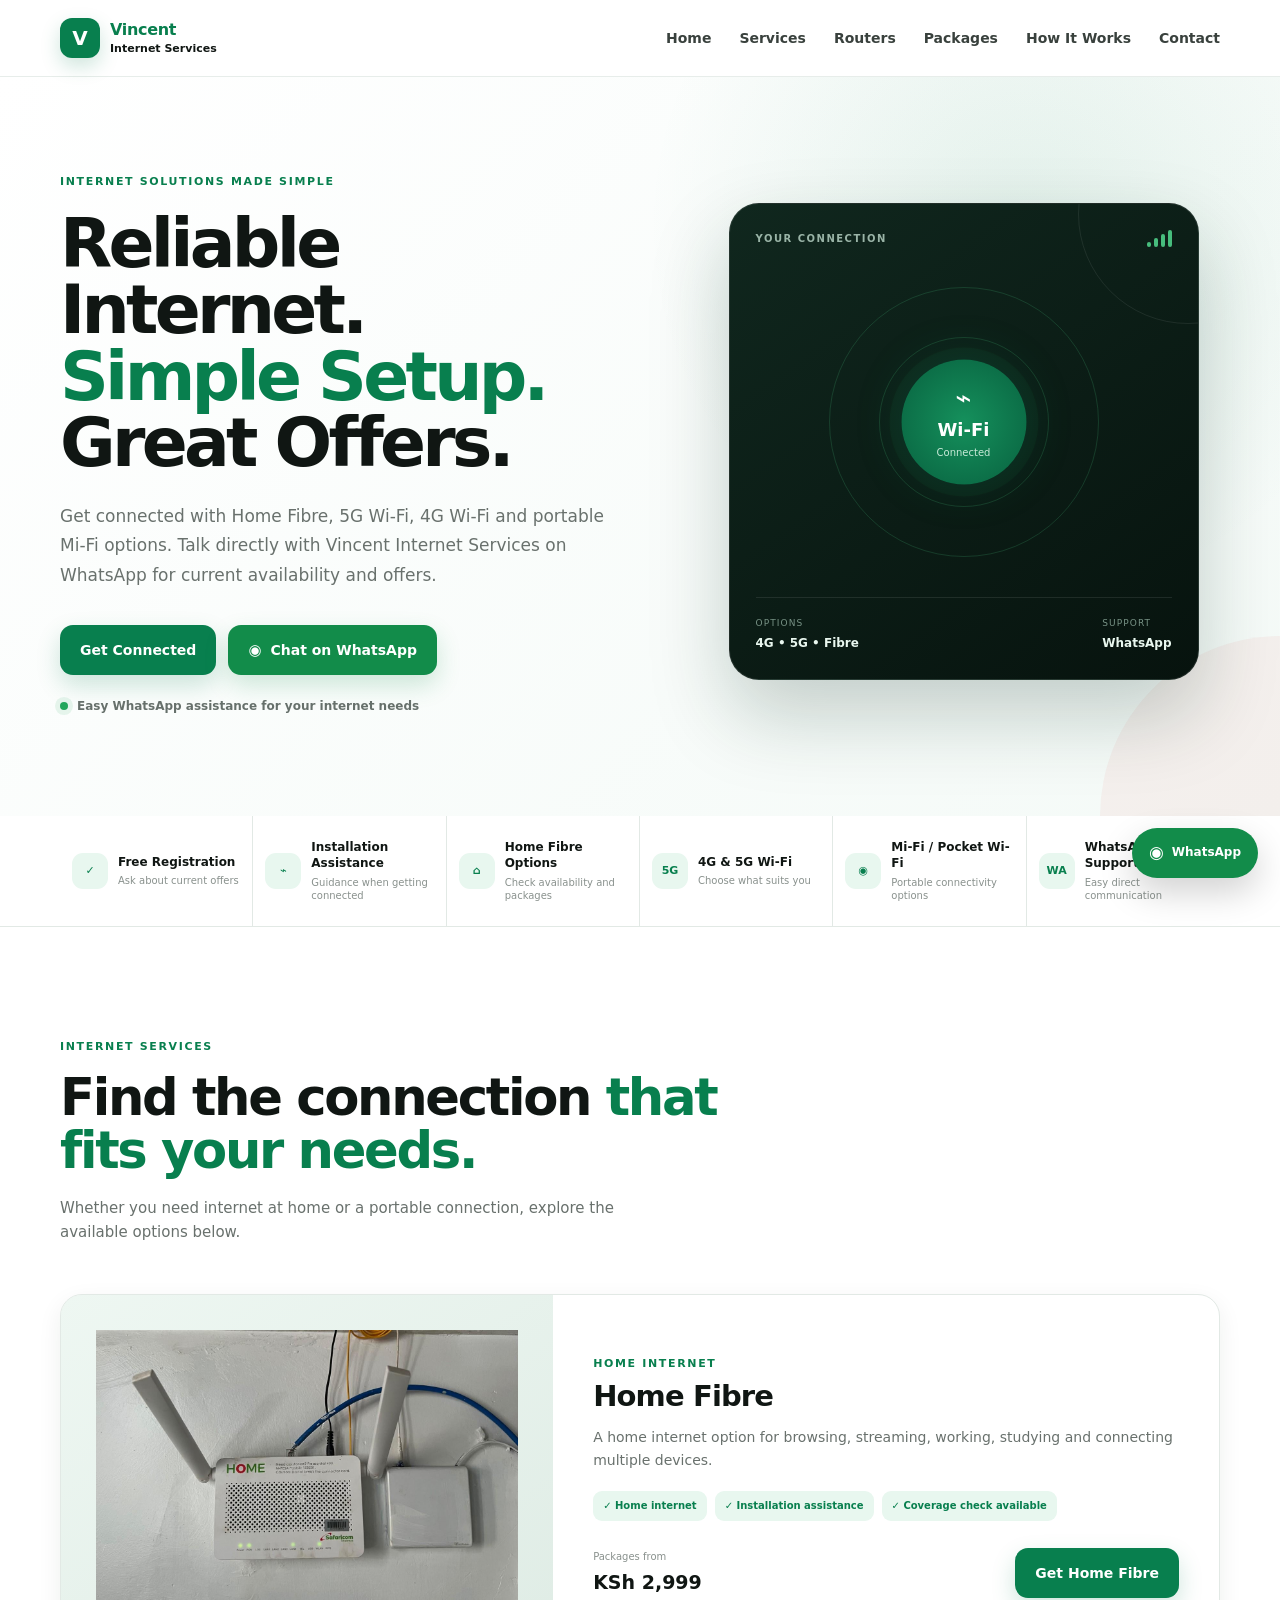
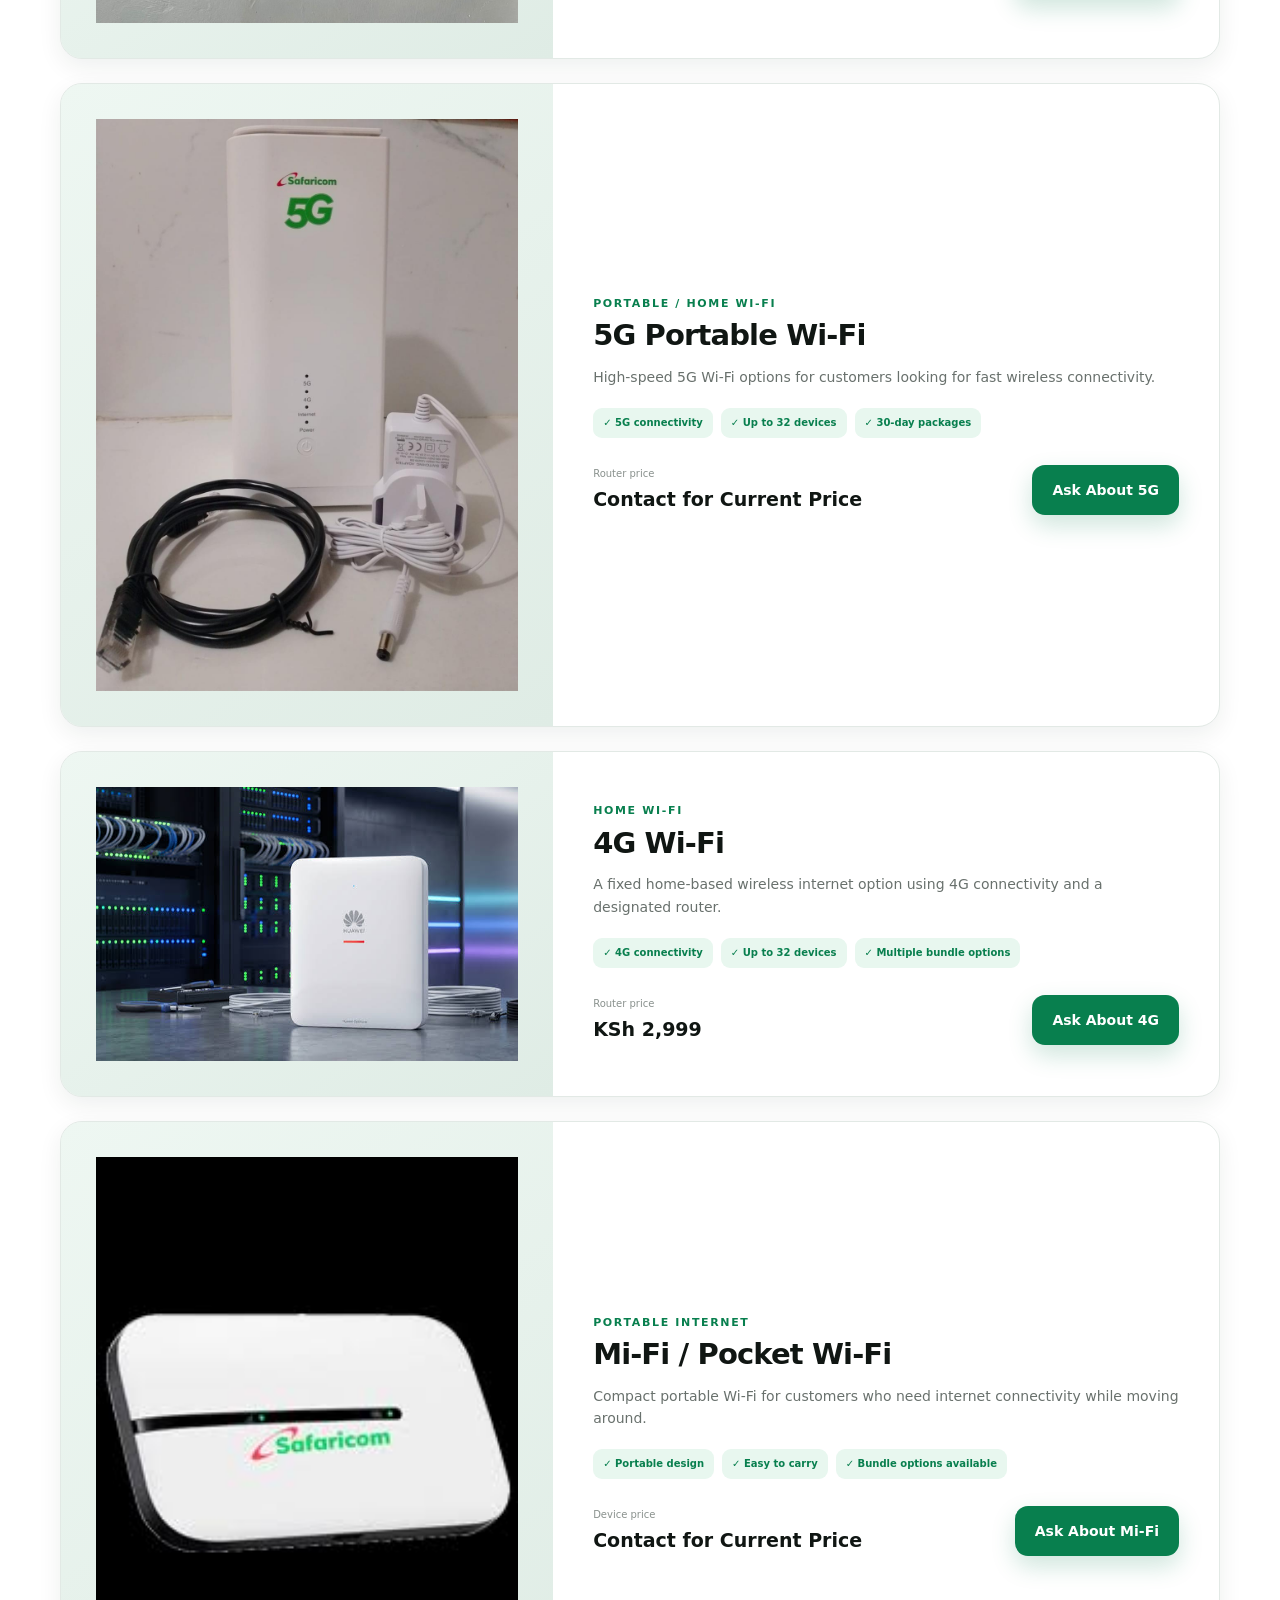
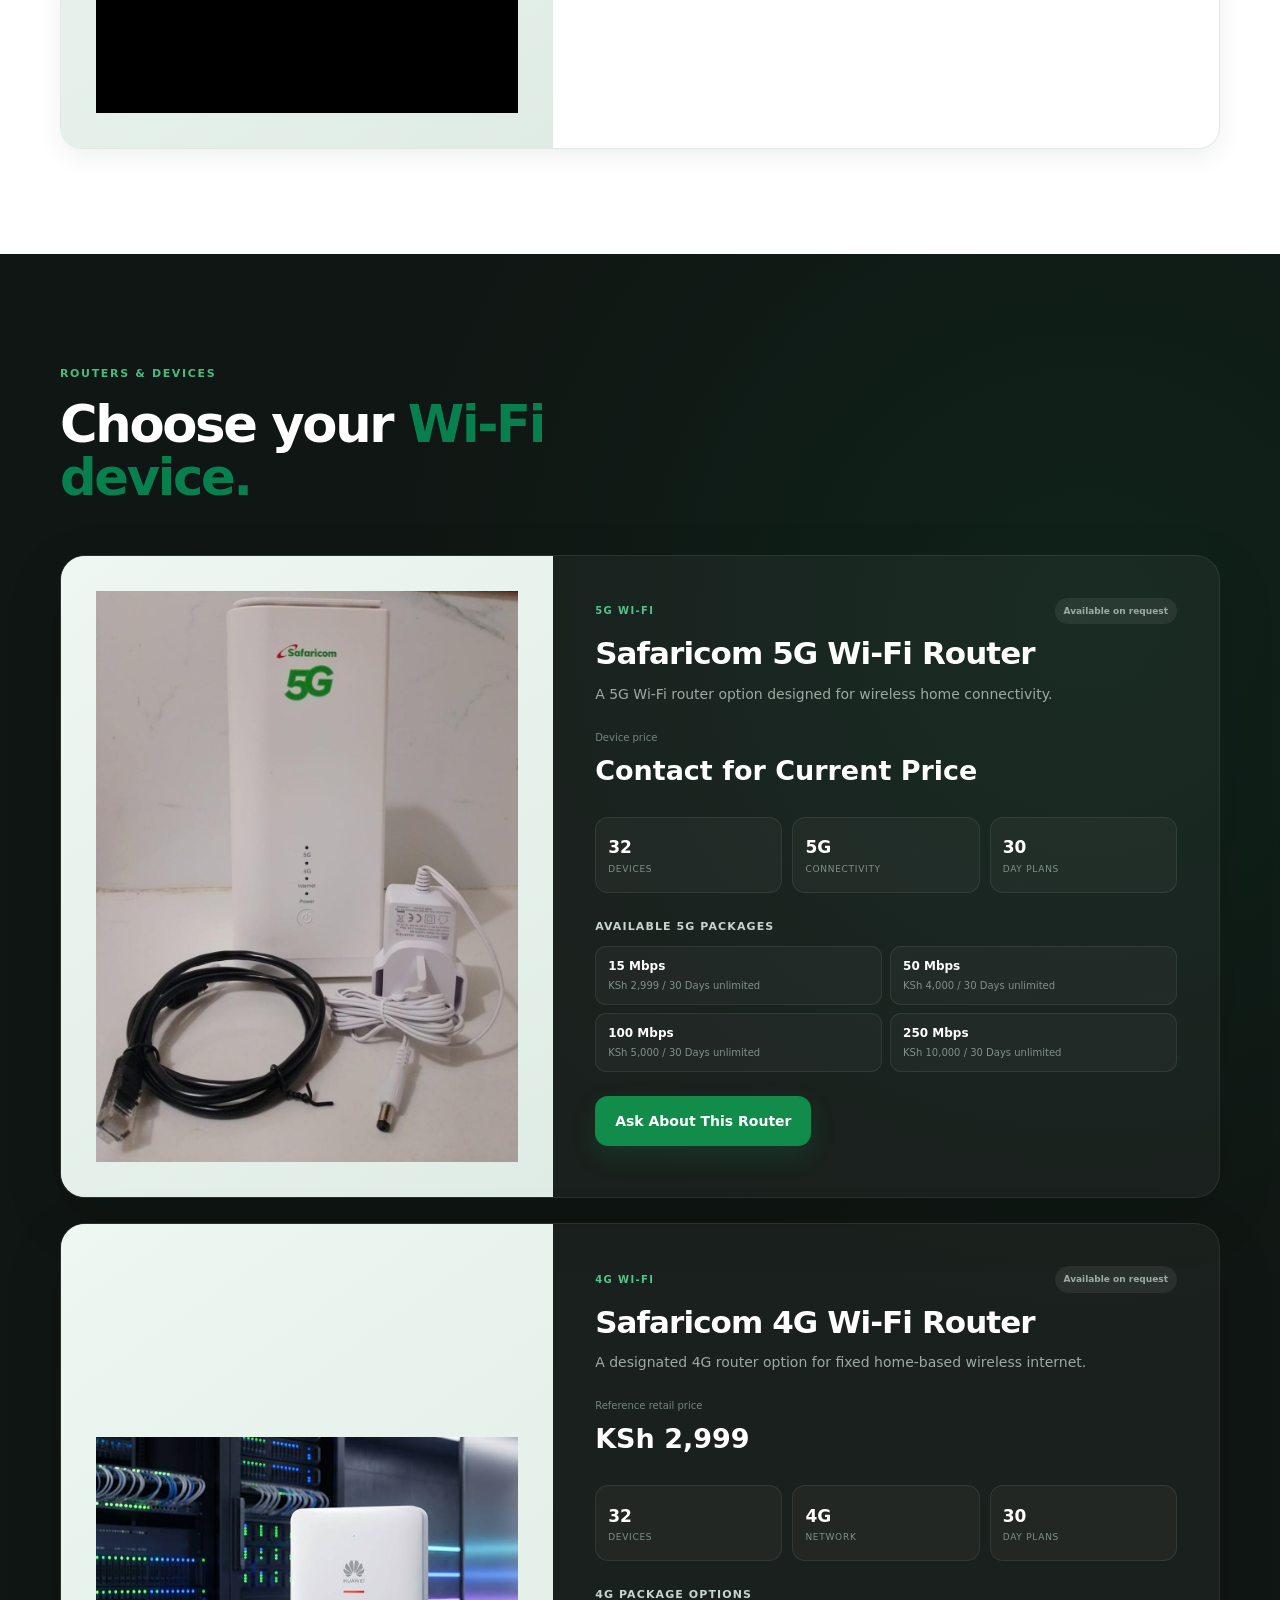
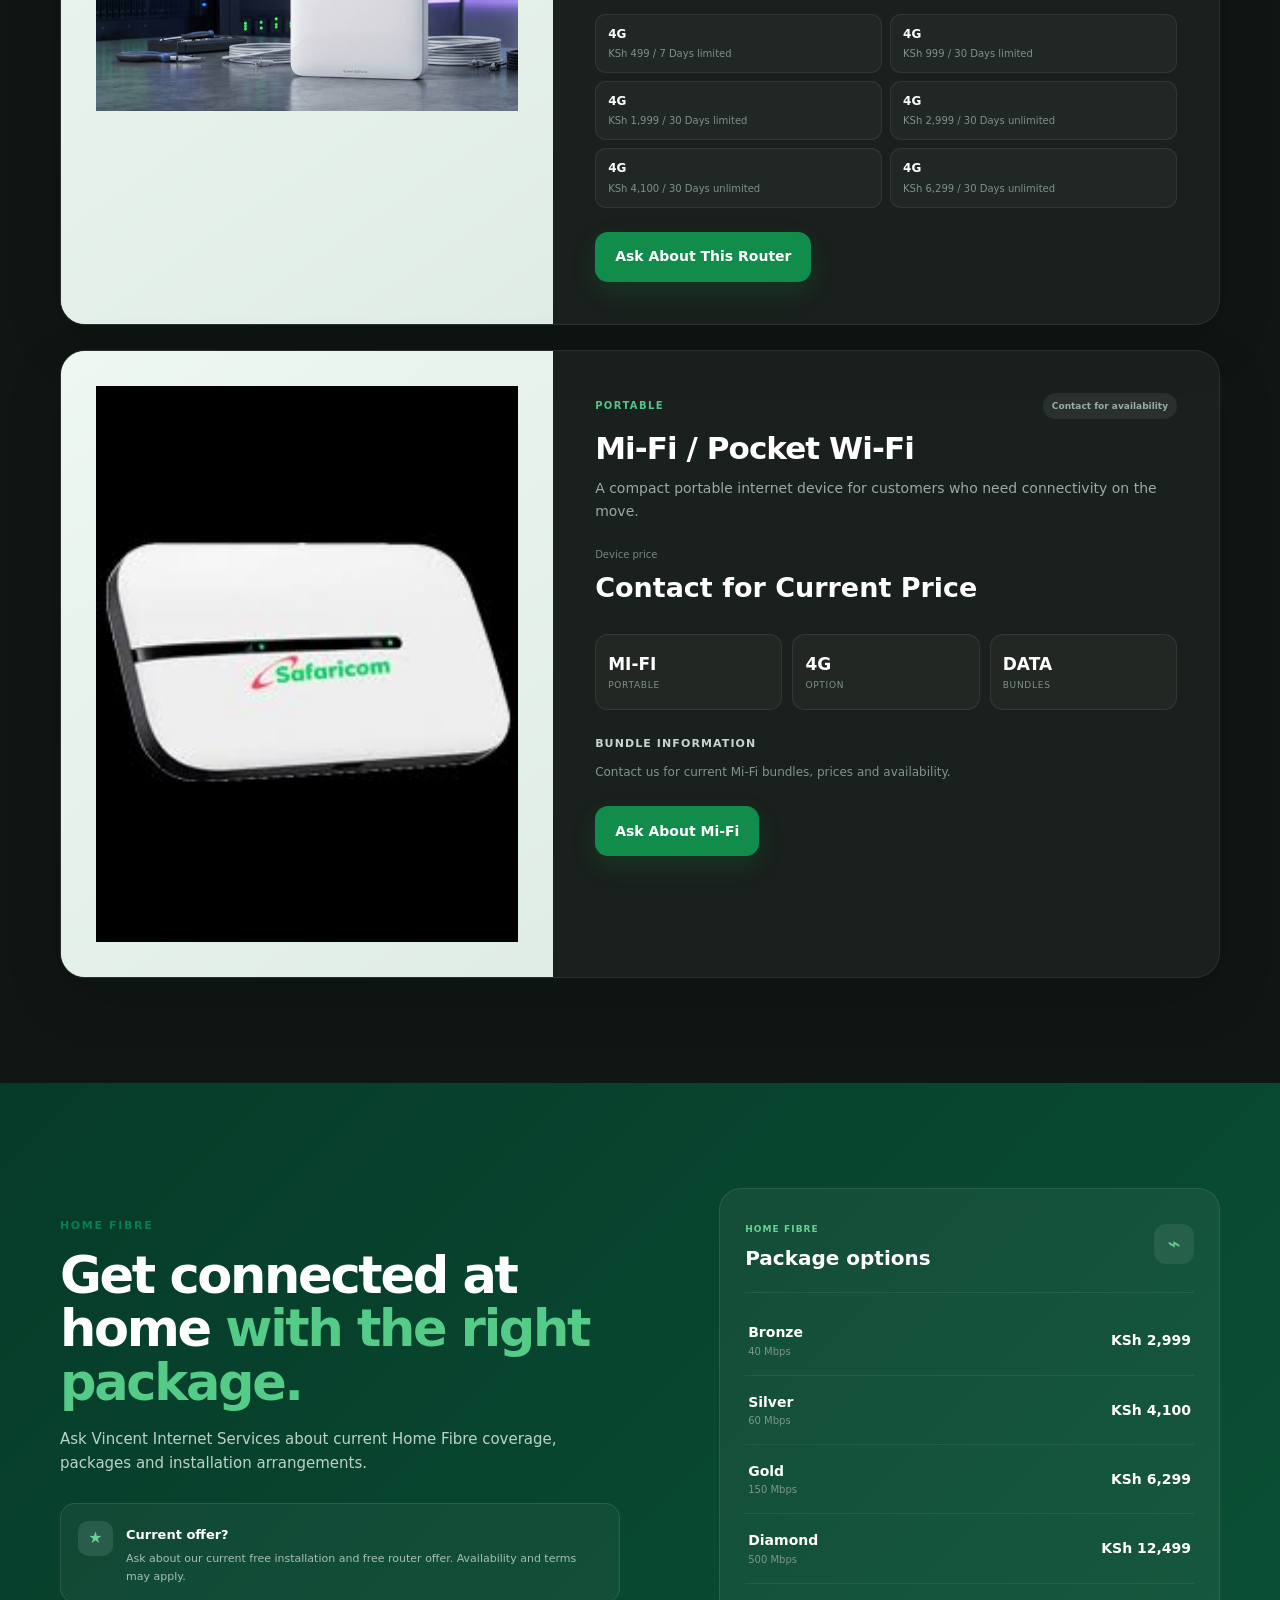
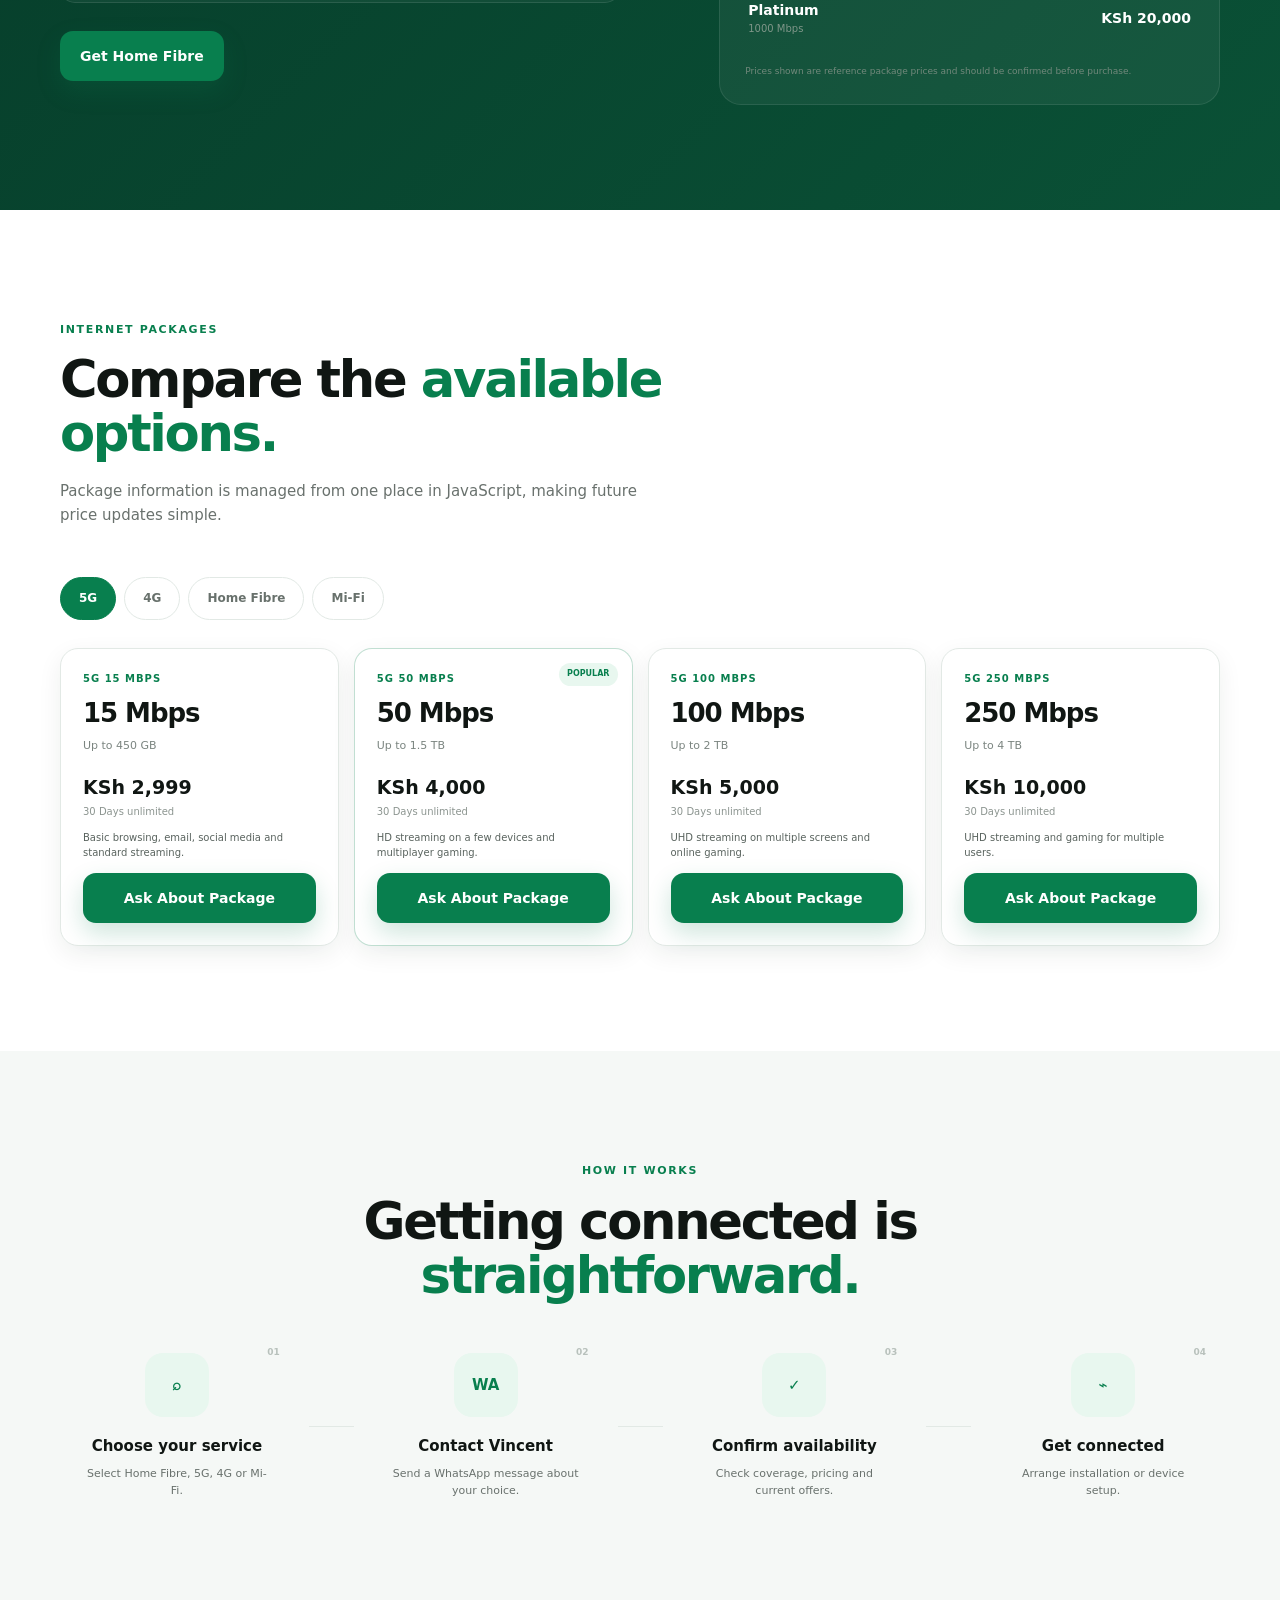
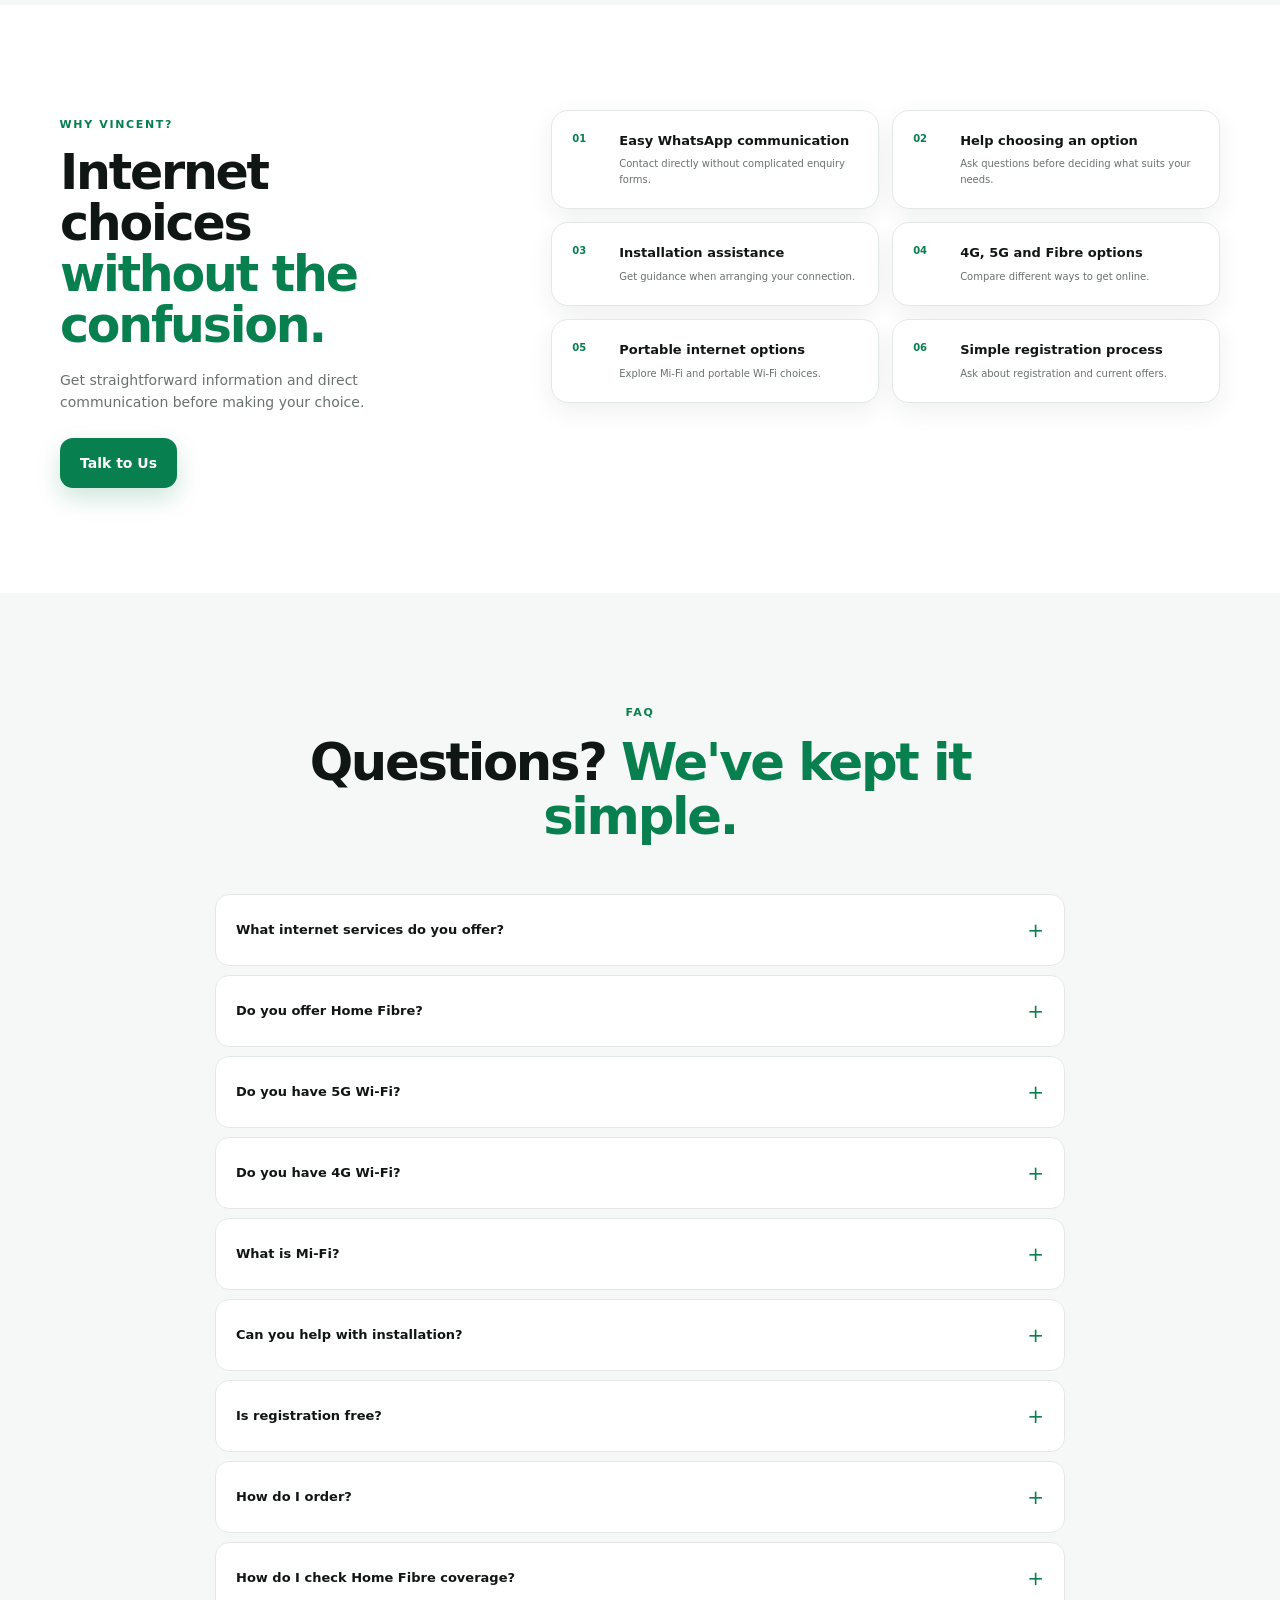
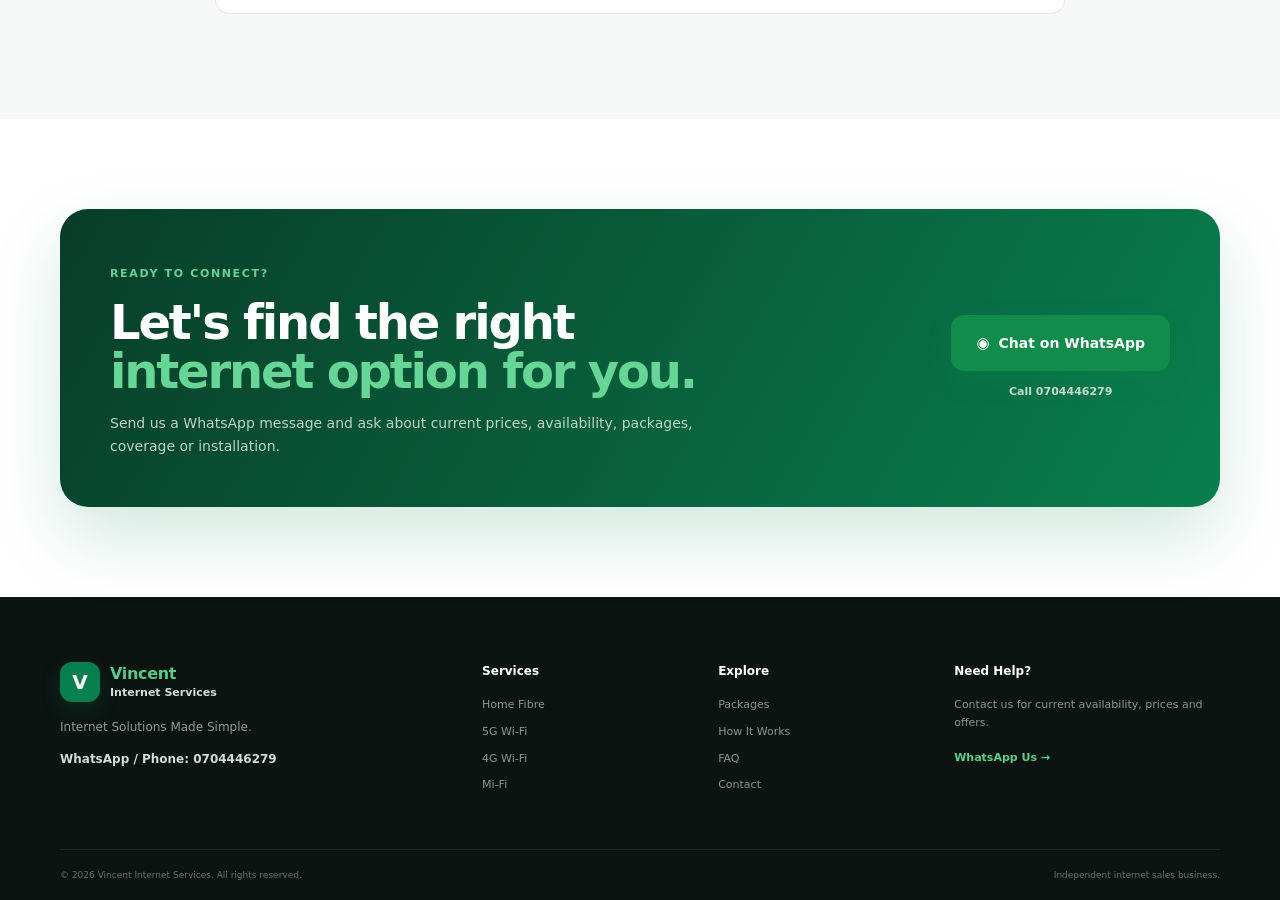
==== commit a8b97675: "Update index.html" ====
--- a/index.html
+++ b/index.html
@@ -561,11 +561,6 @@
                         <span>Wi-Fi device.</span>
                     </h2>
 
-                    <p>
-                        Device prices are kept editable so you can update
-                        the website whenever your selling prices change.
-                    </p>
-
                 </div>
 
 
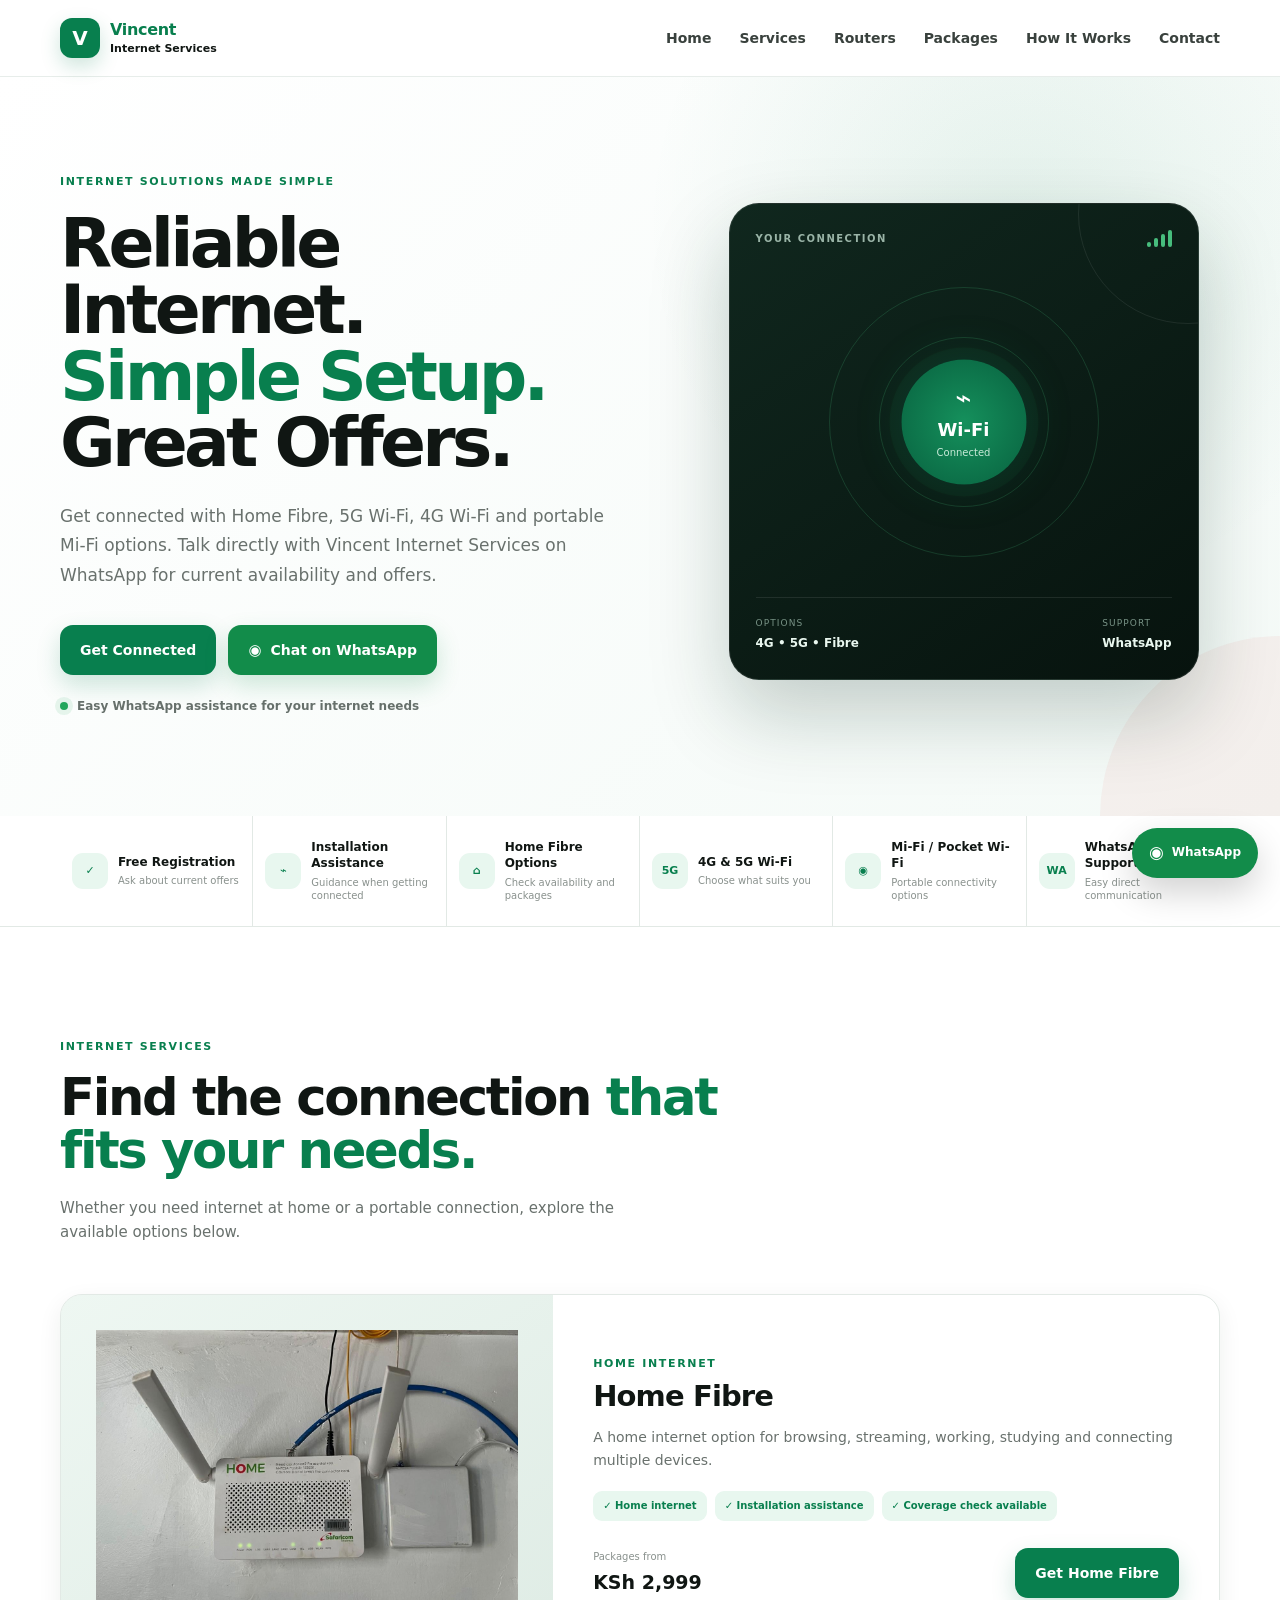
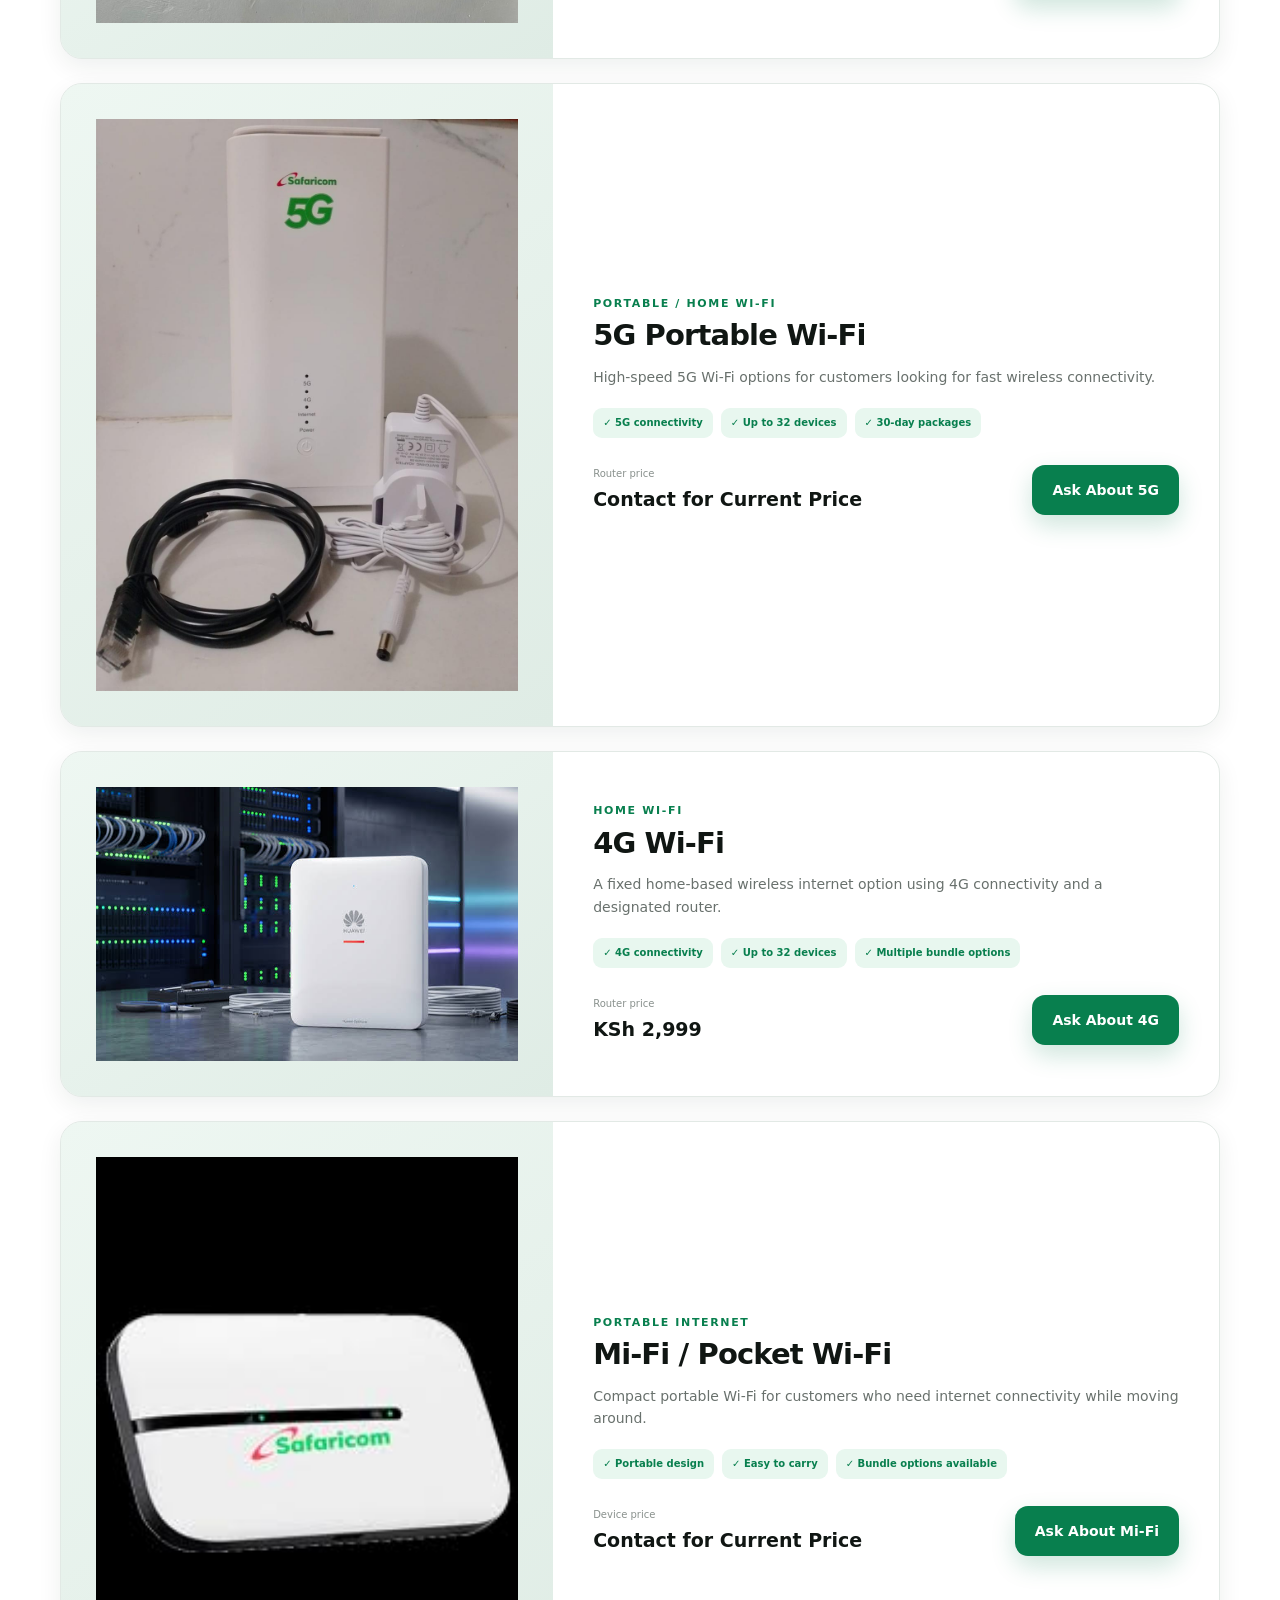
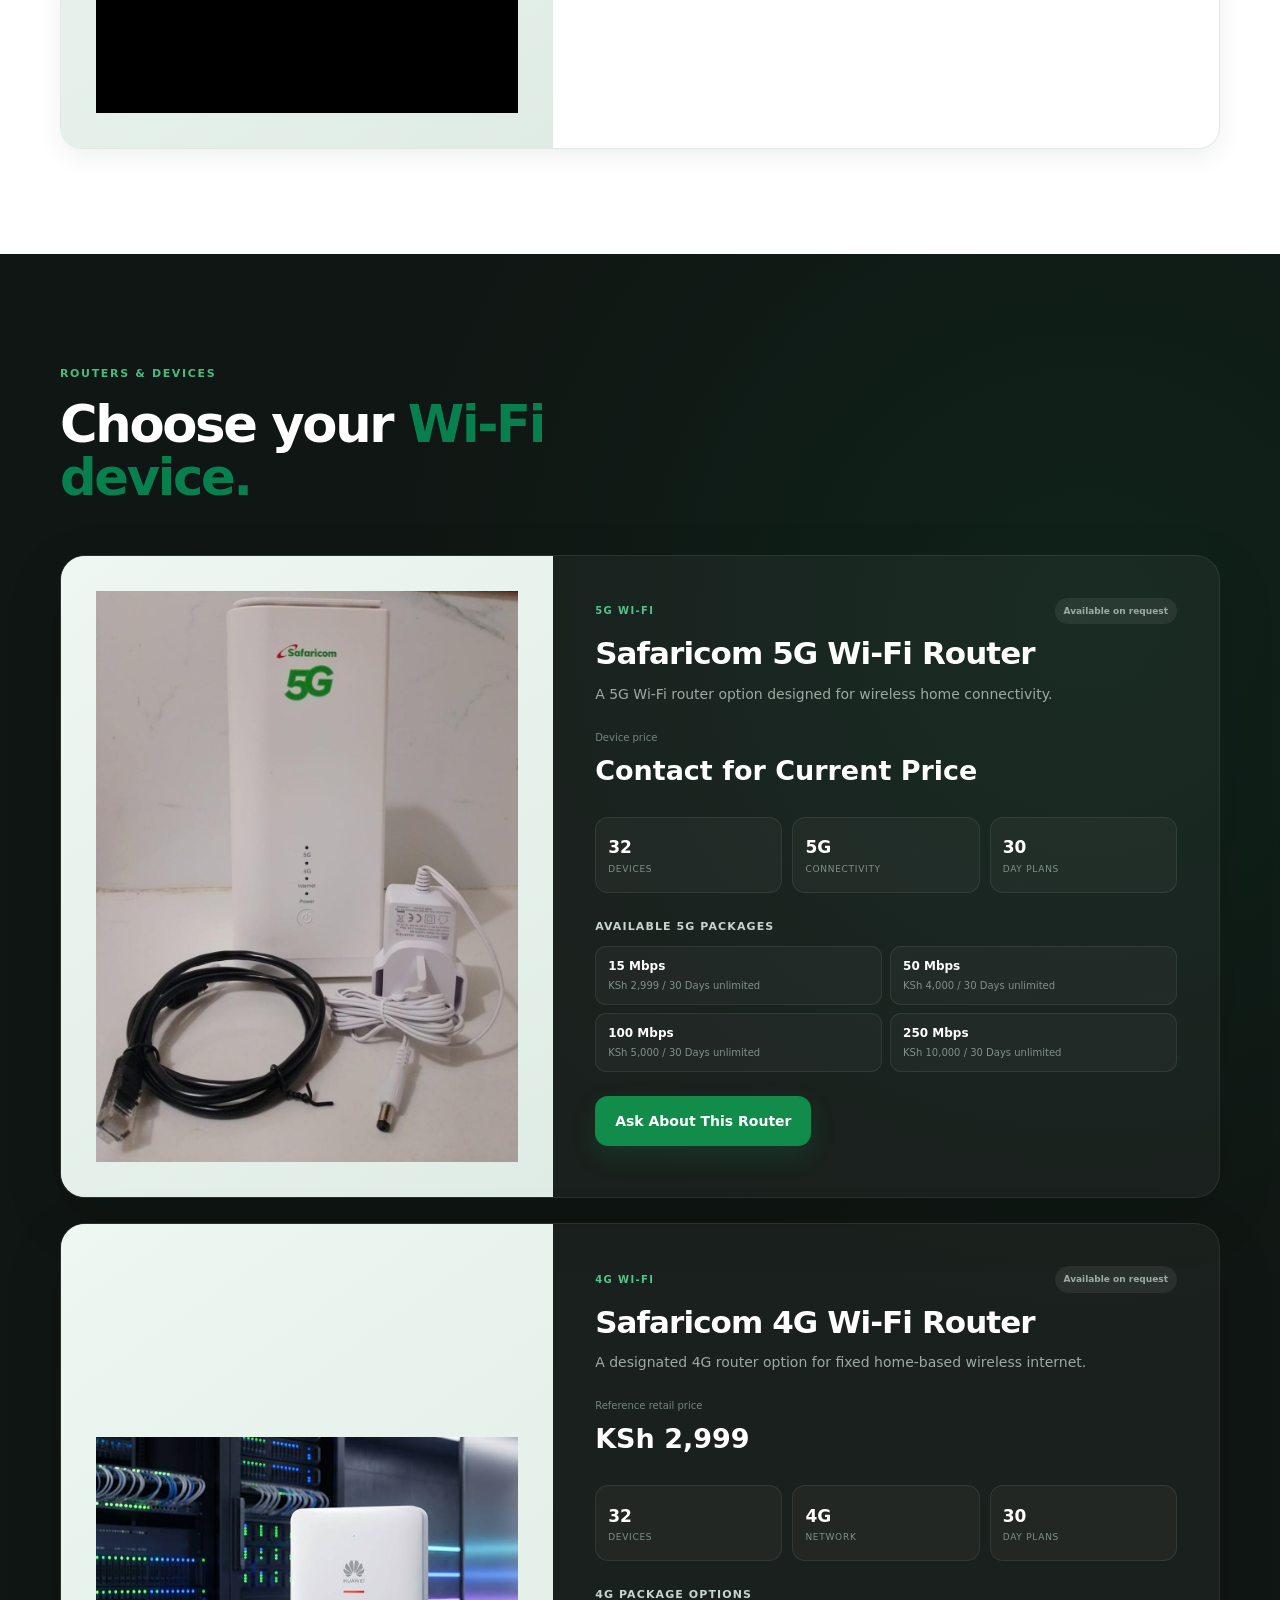
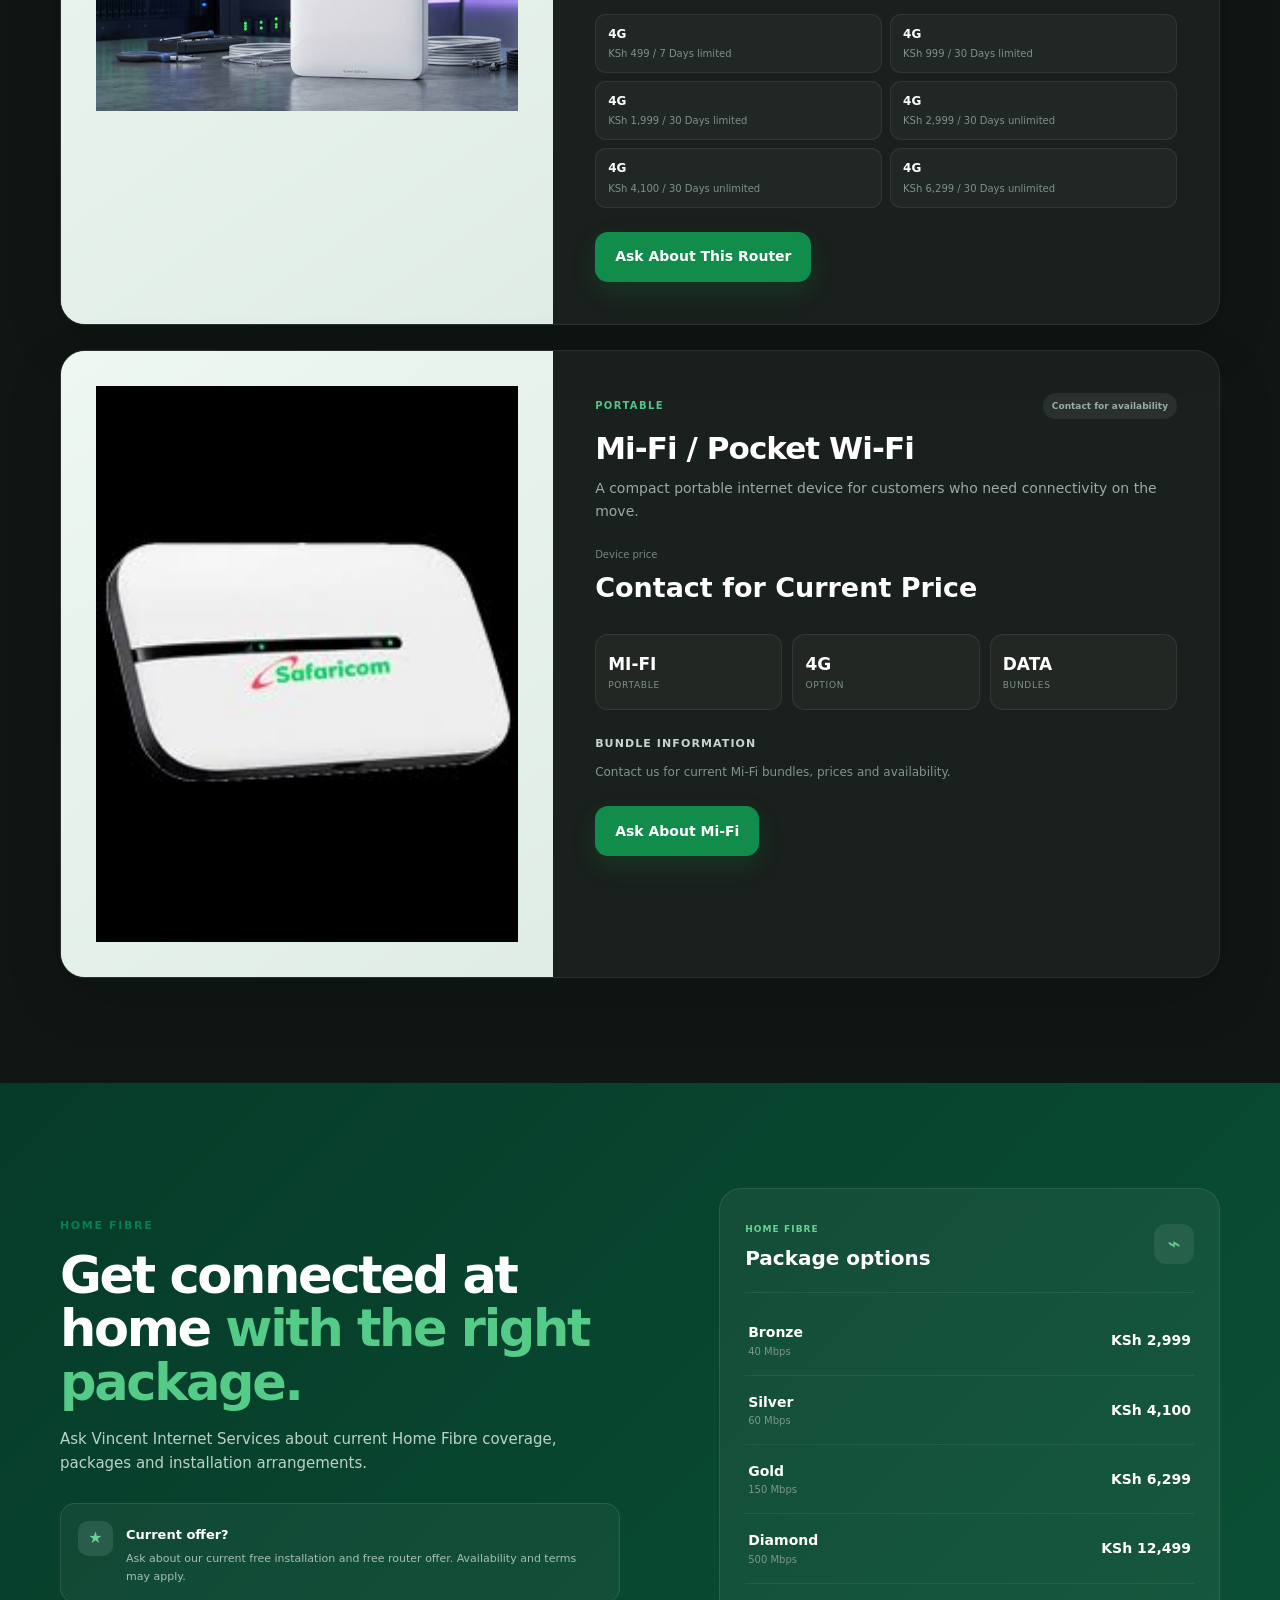
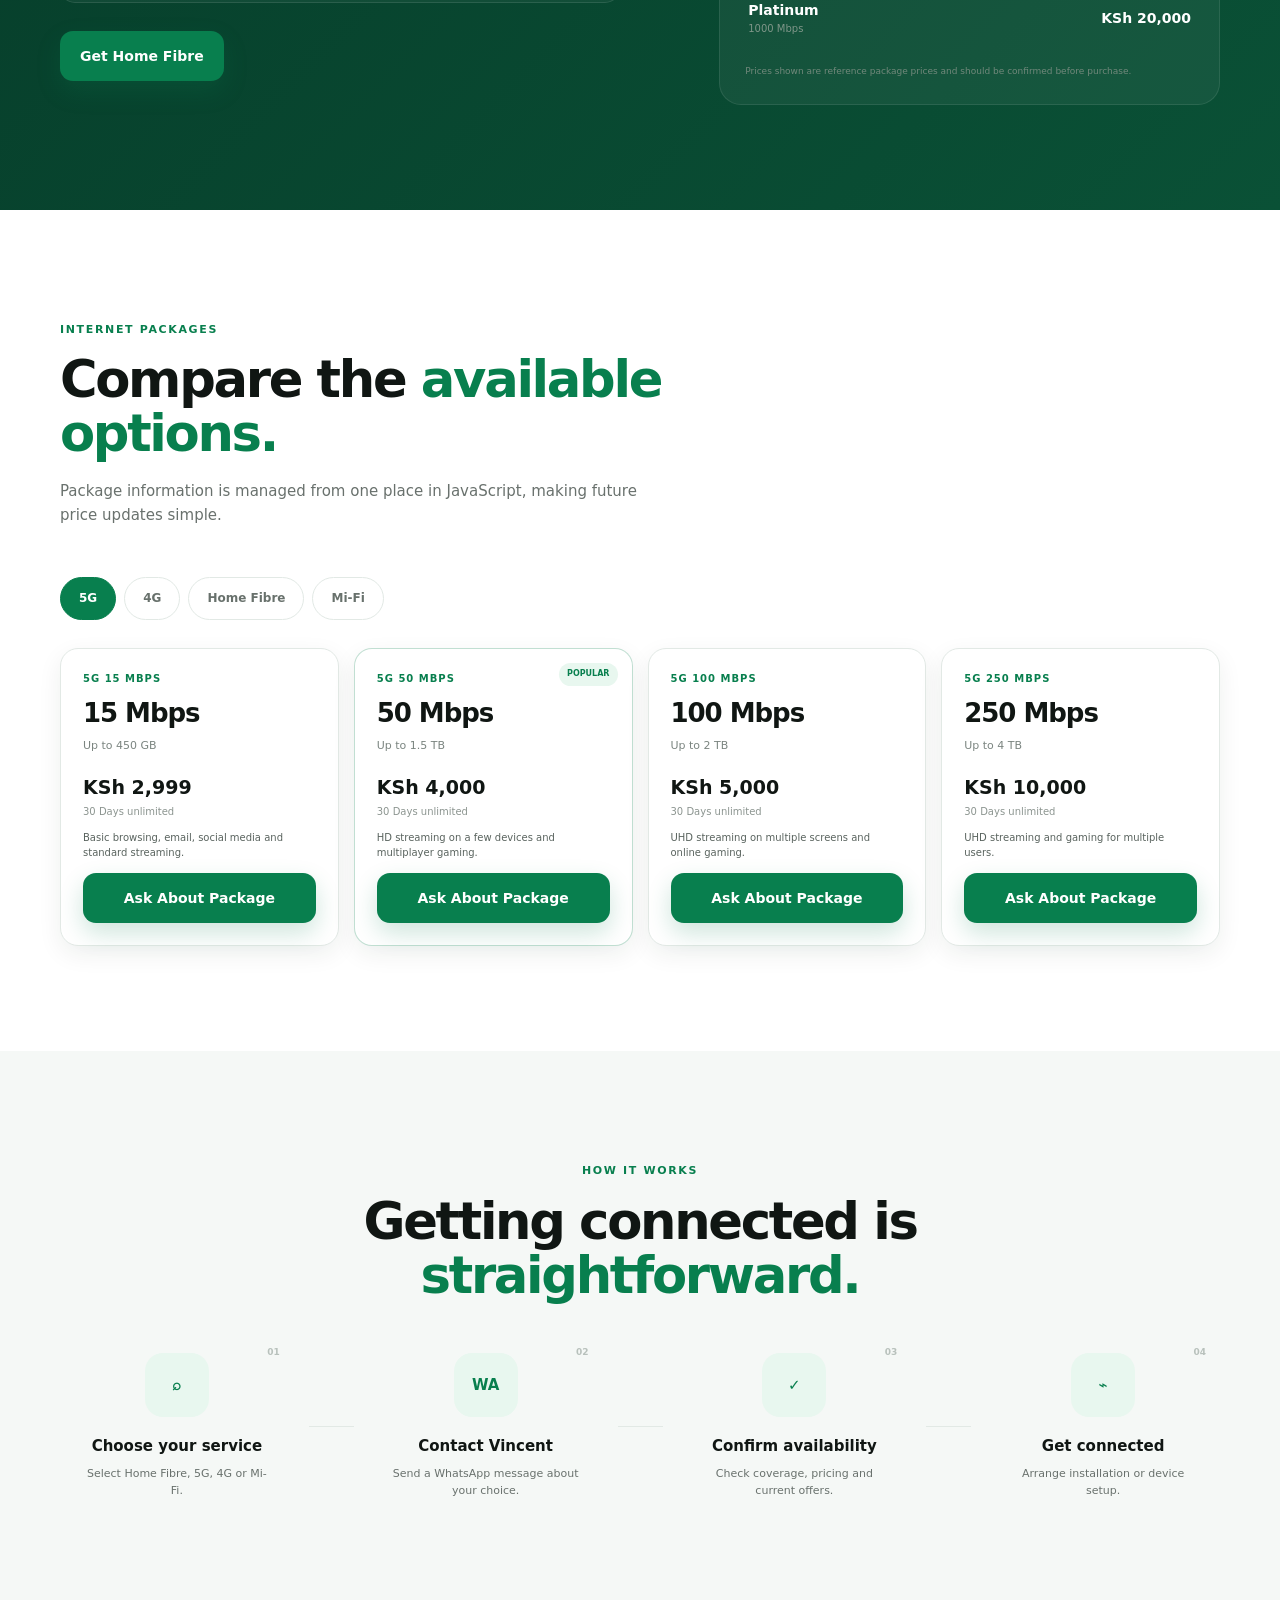
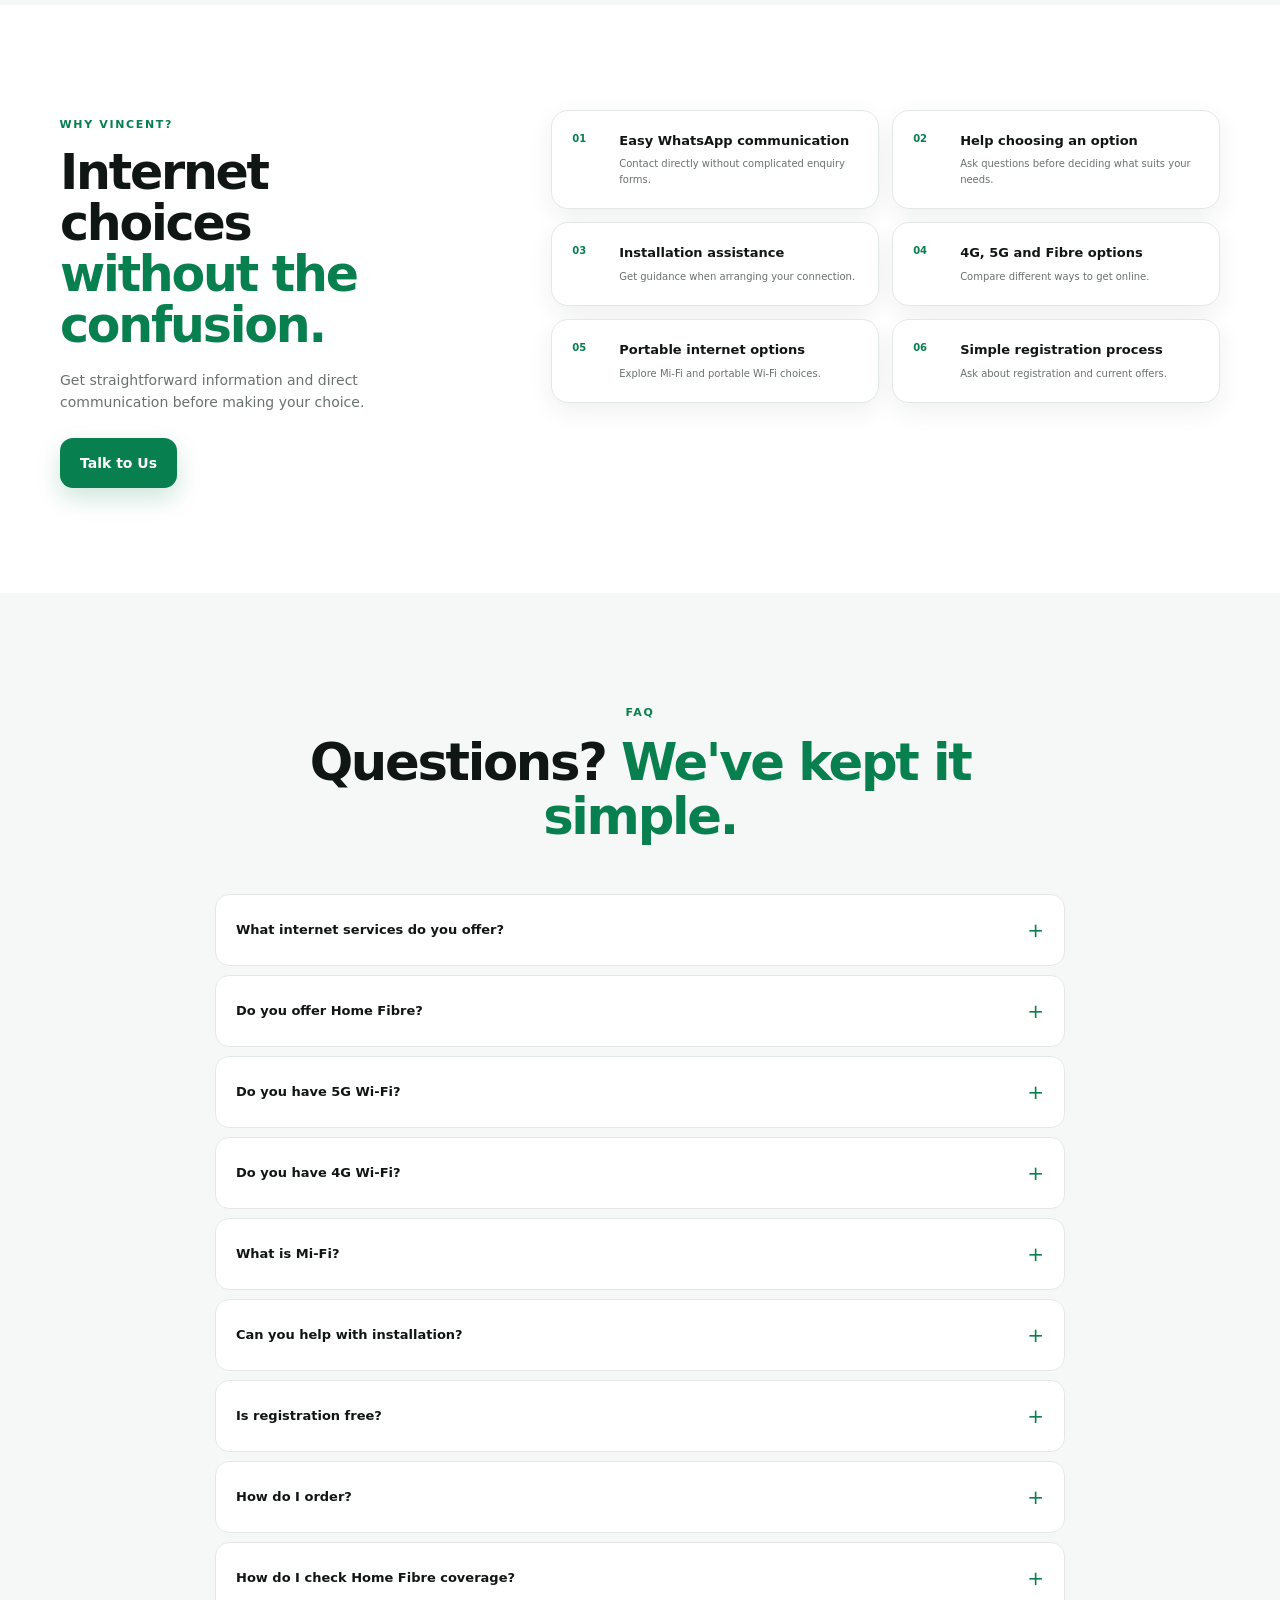
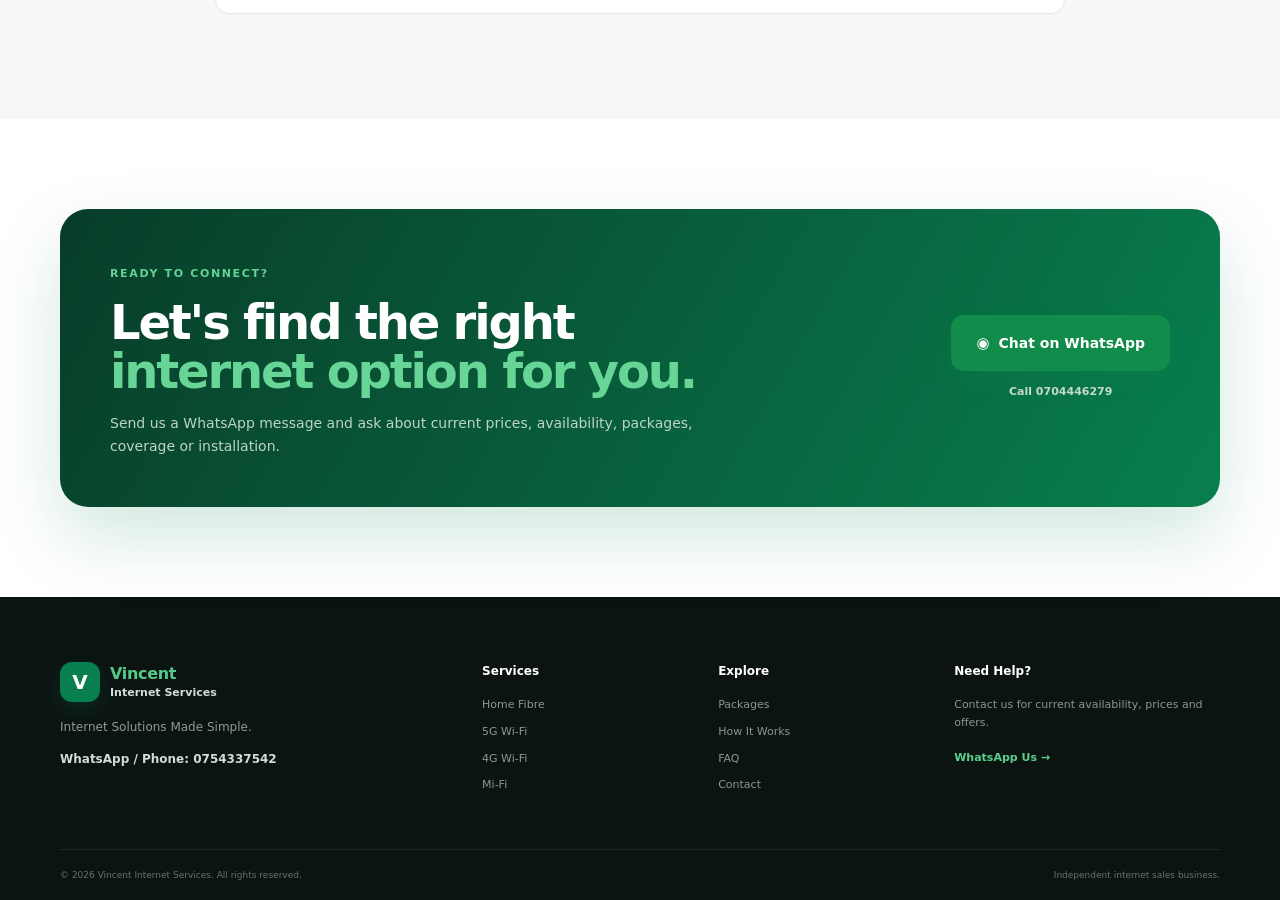
==== commit 025b6e5c: "Update index.html" ====
--- a/index.html
+++ b/index.html
@@ -1517,7 +1517,7 @@
                     href="tel:0704446279"
                     class="footer-phone"
                 >
-                    WhatsApp / Phone: 0704446279
+                    WhatsApp / Phone: 0754337542
                 </a>
 
             </div>
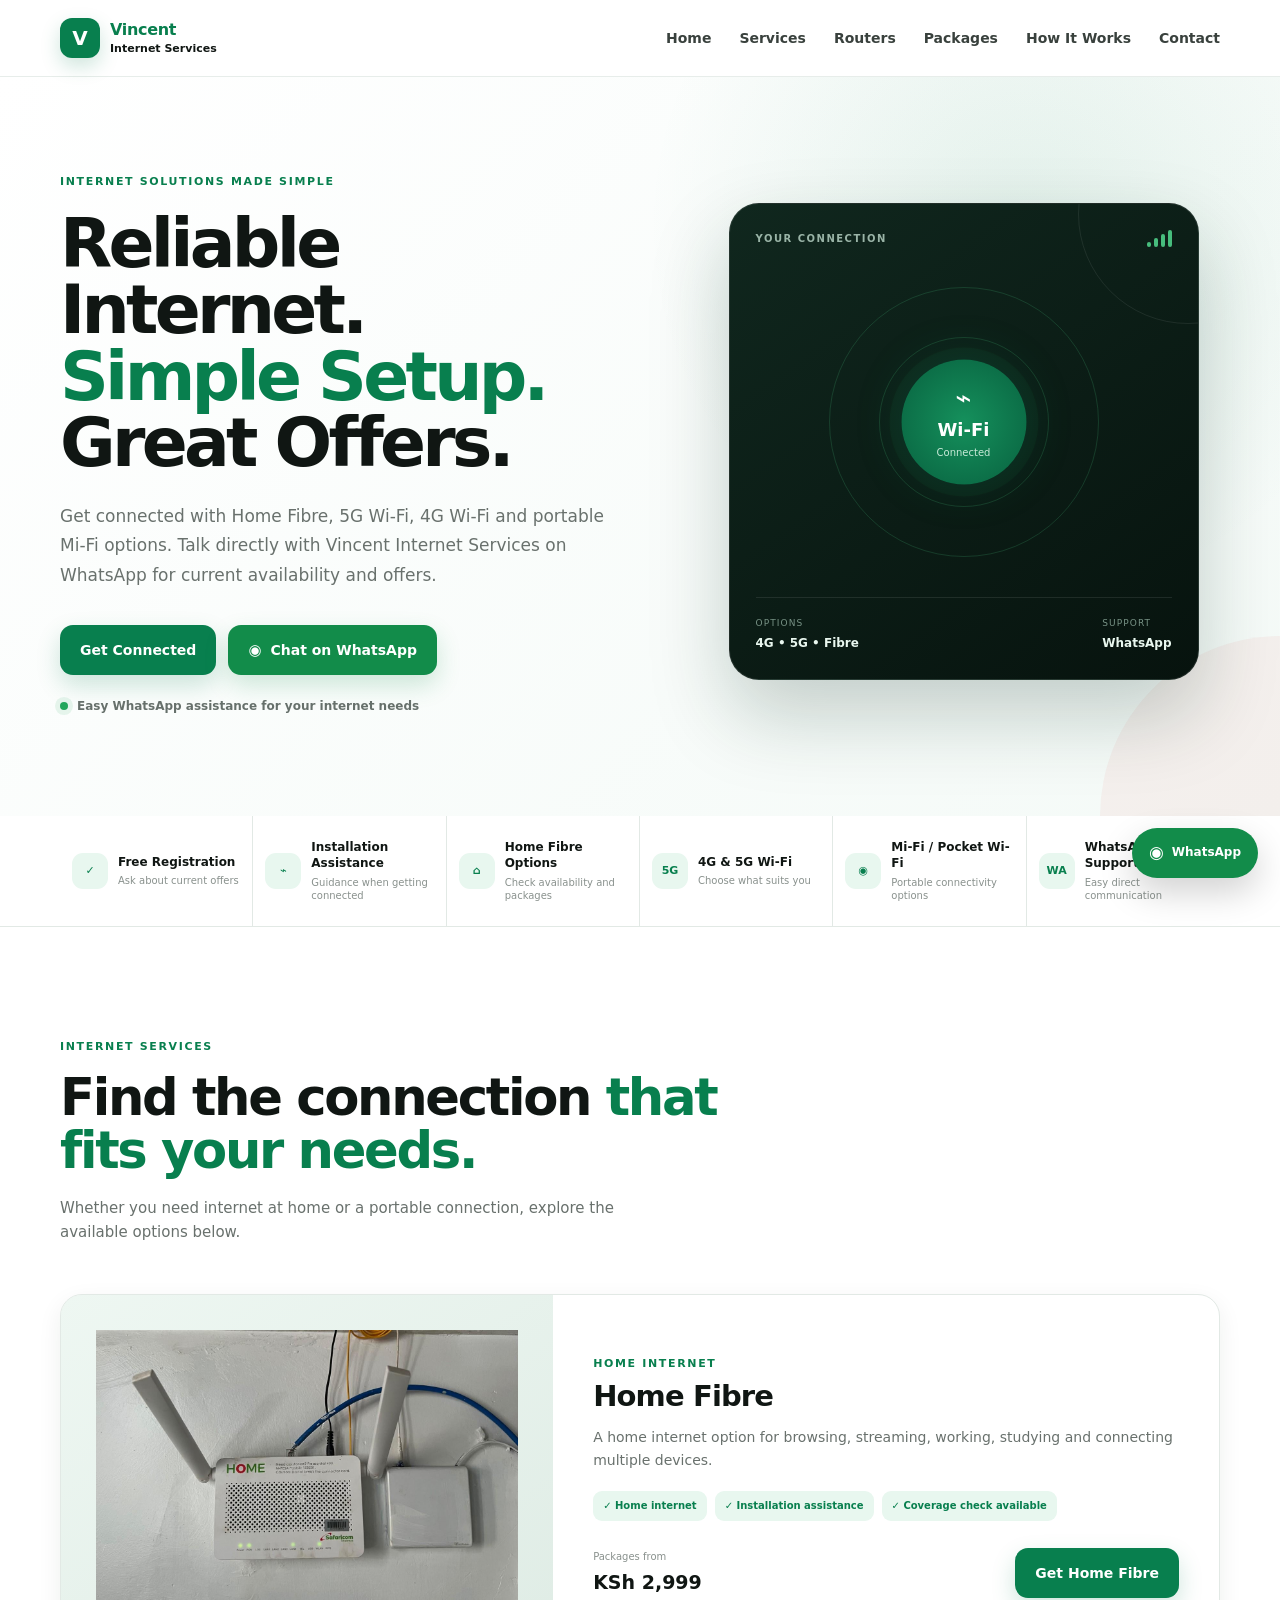
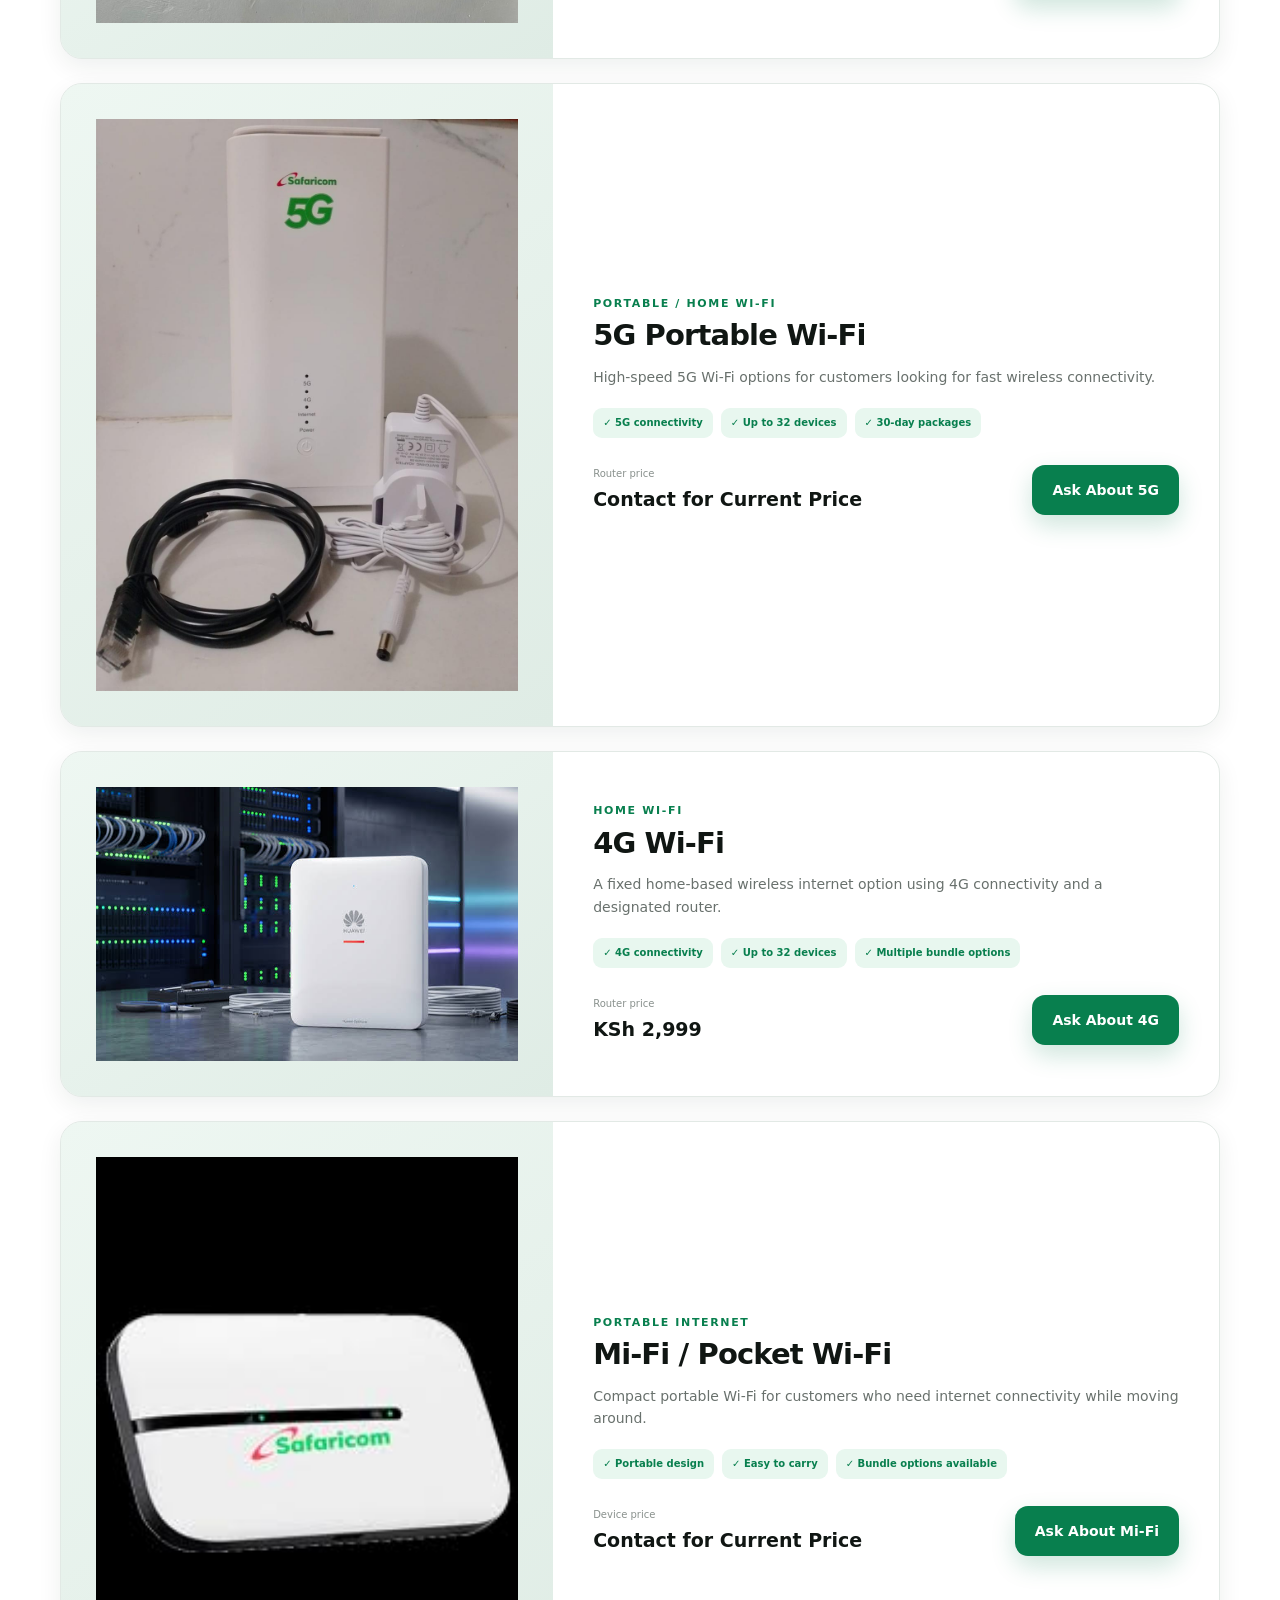
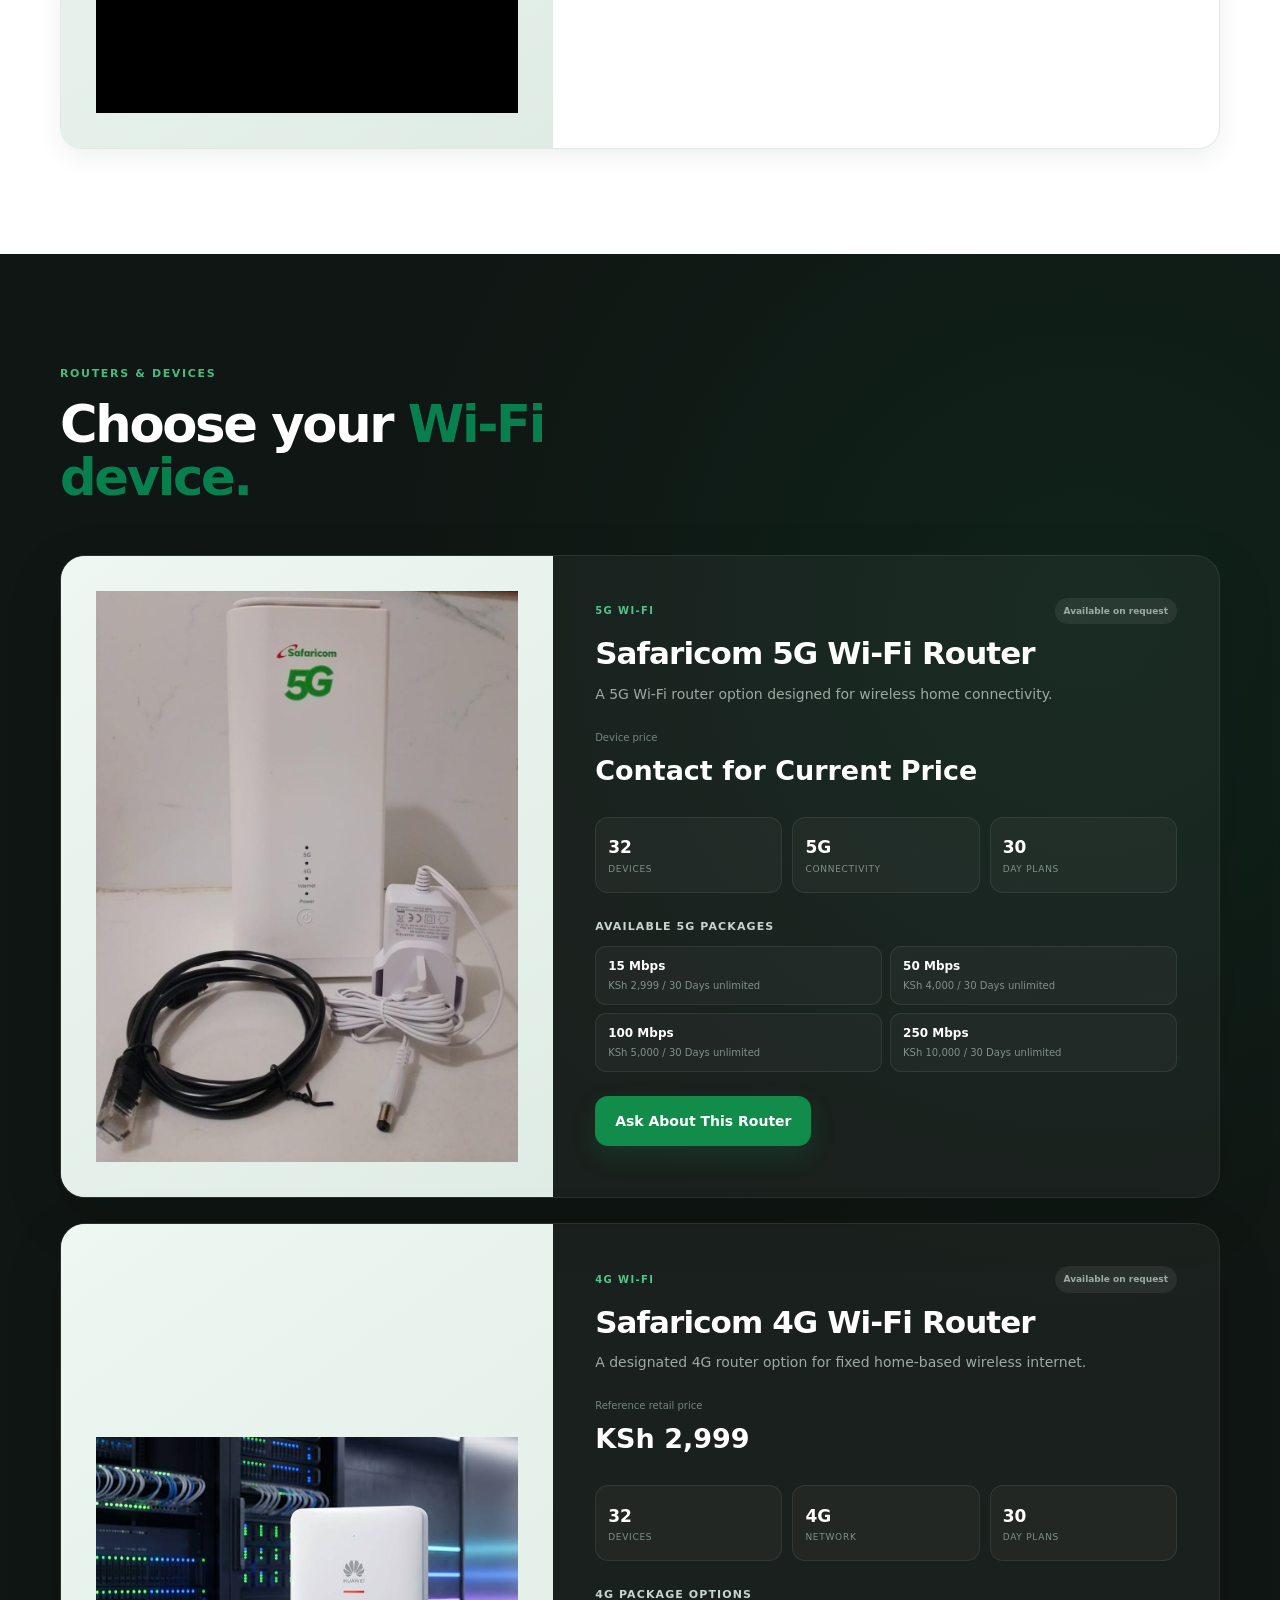
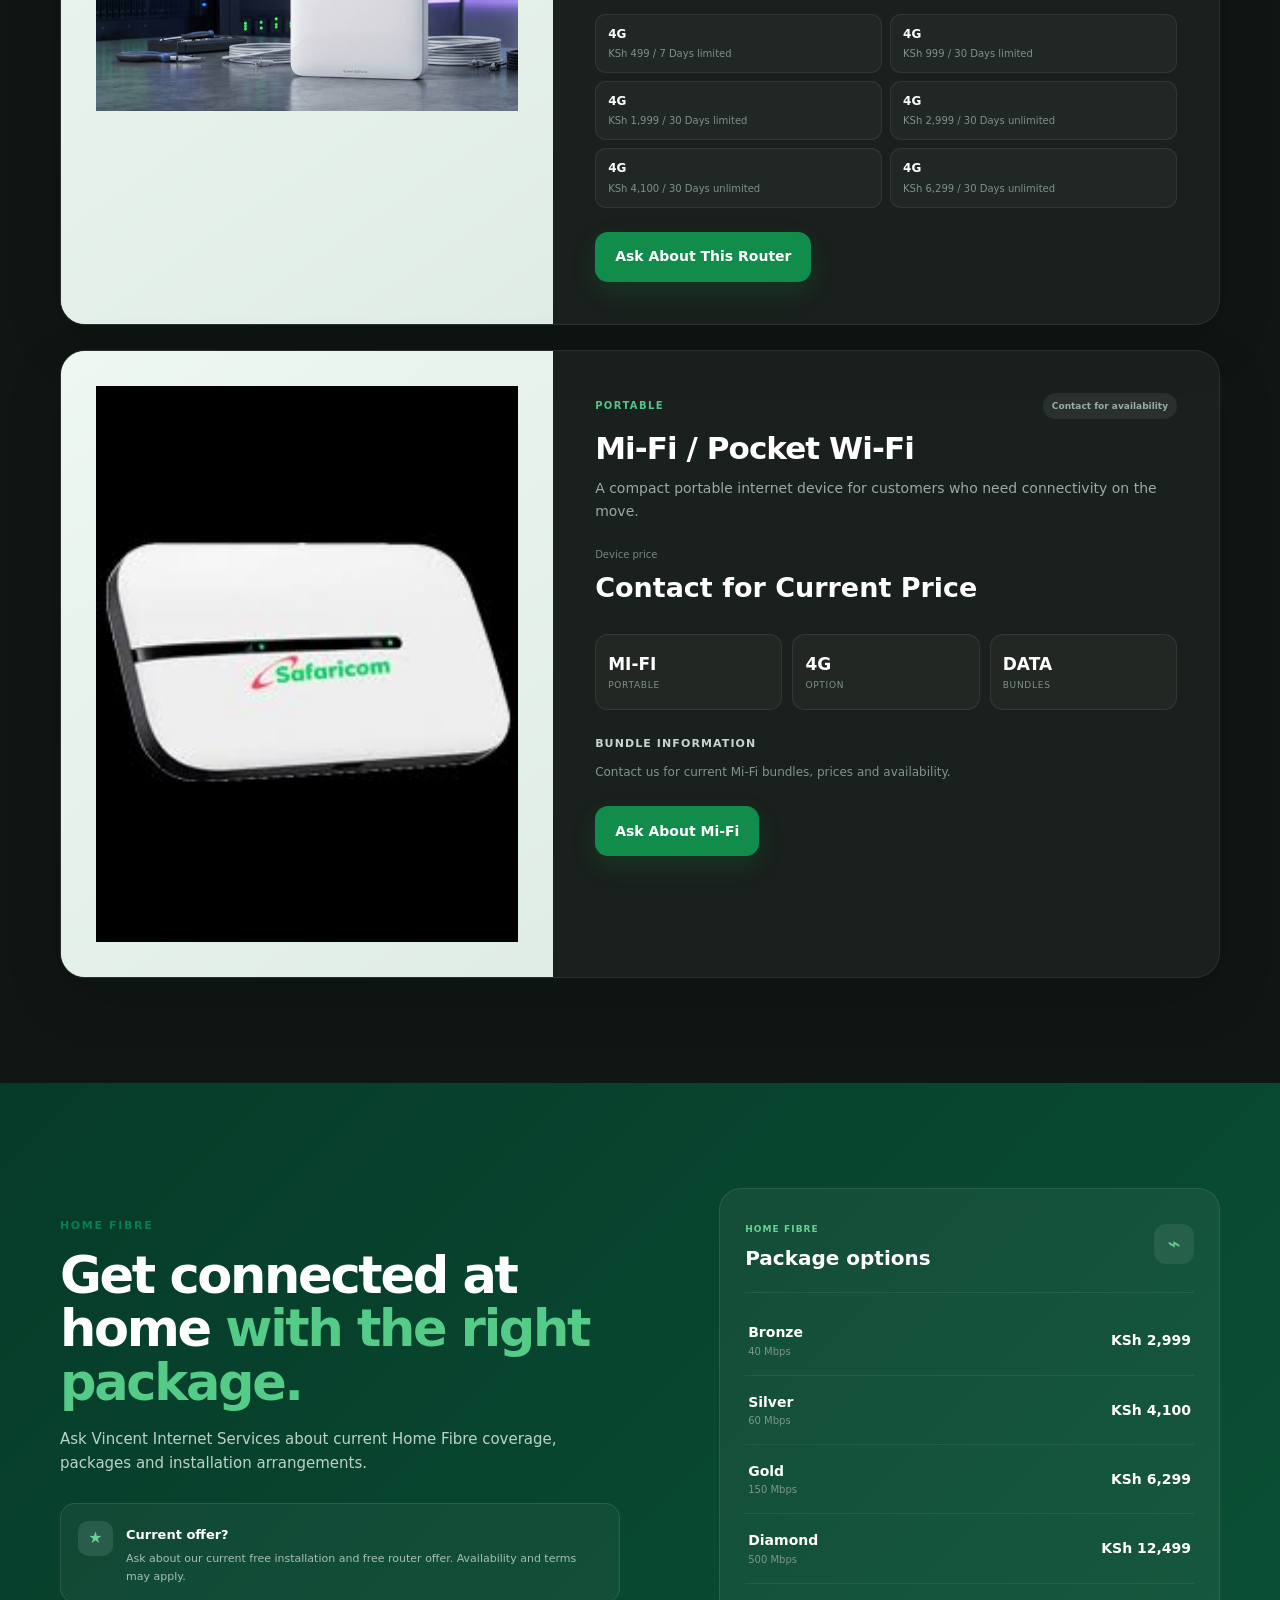
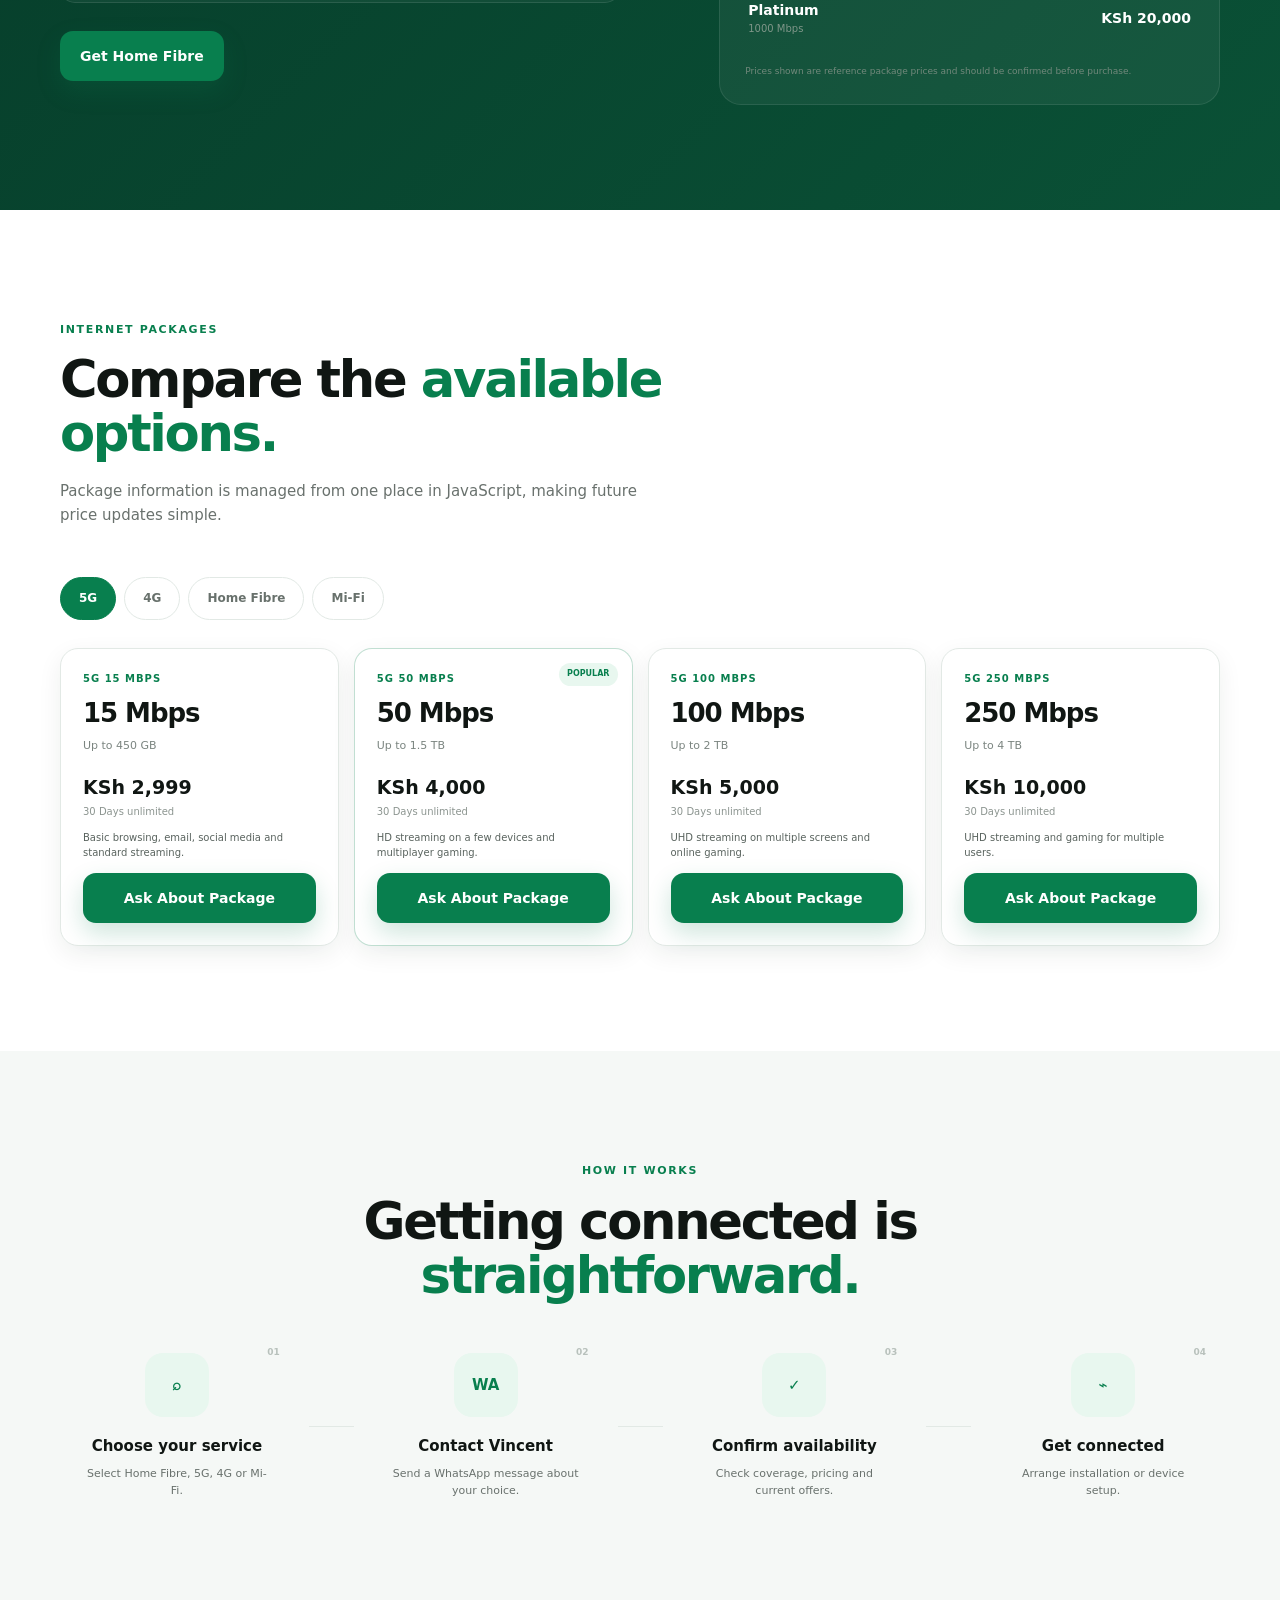
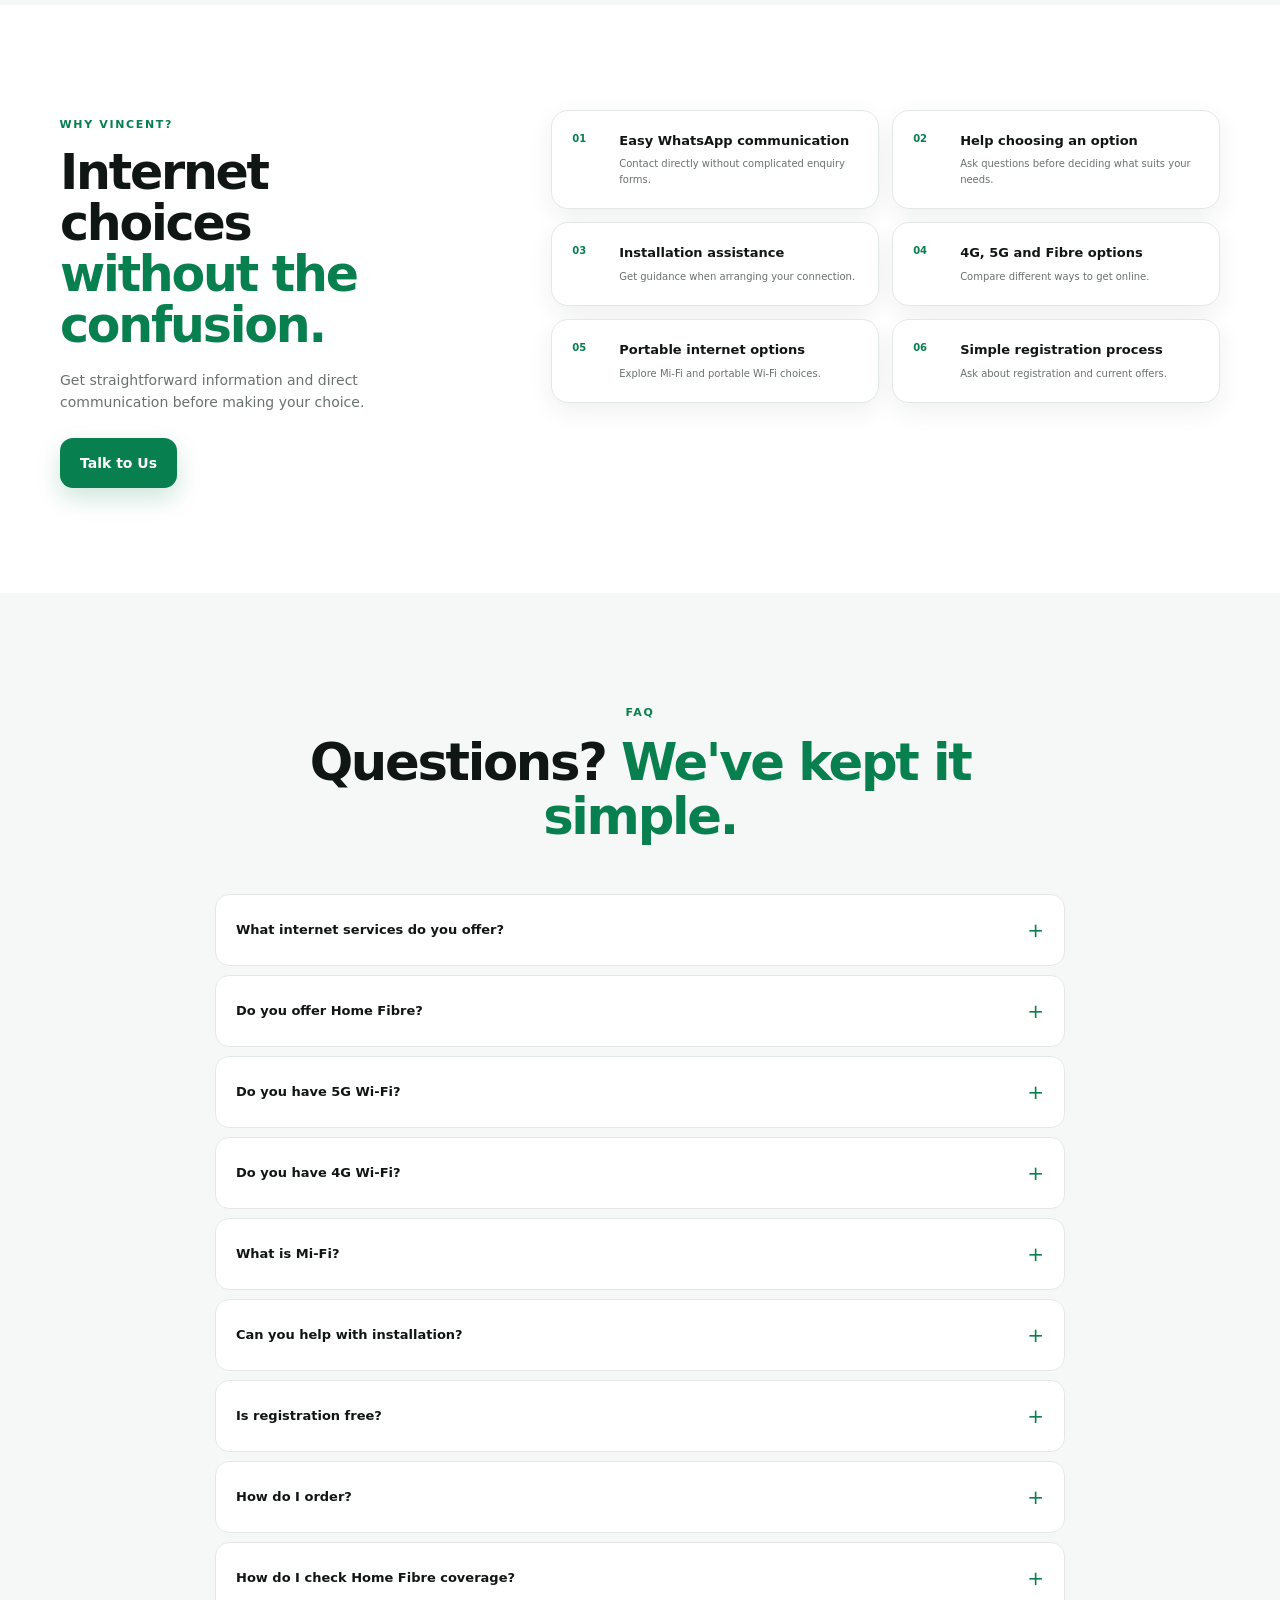
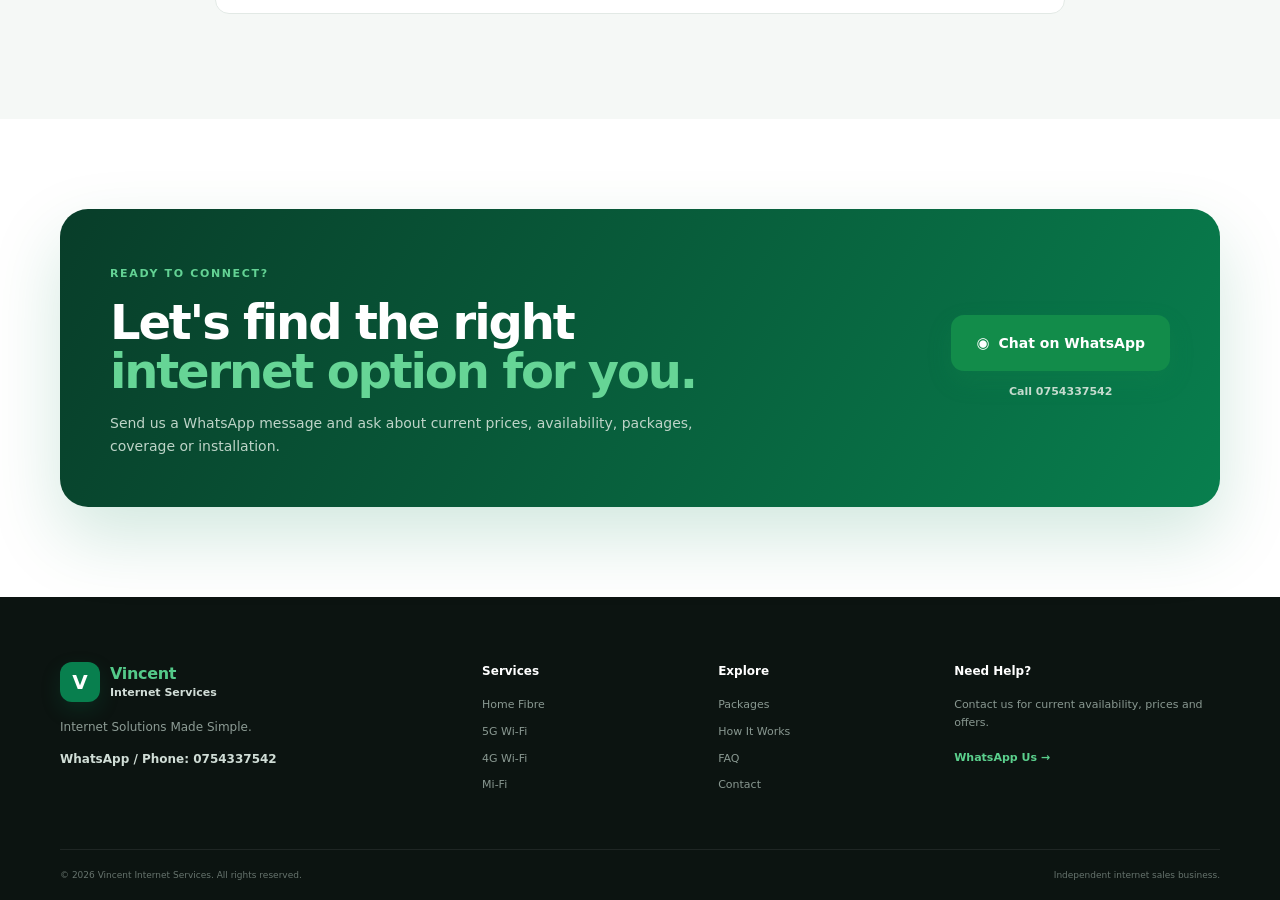
==== commit 73baec0c: "Update index.html" ====
--- a/index.html
+++ b/index.html
@@ -1472,10 +1472,10 @@
                         </a>
 
                         <a
-                            href="tel:0704446279"
+                            href="tel:0754337542"
                             class="phone-link"
                         >
-                            Call 0704446279
+                            Call 0754337542
                         </a>
 
                     </div>
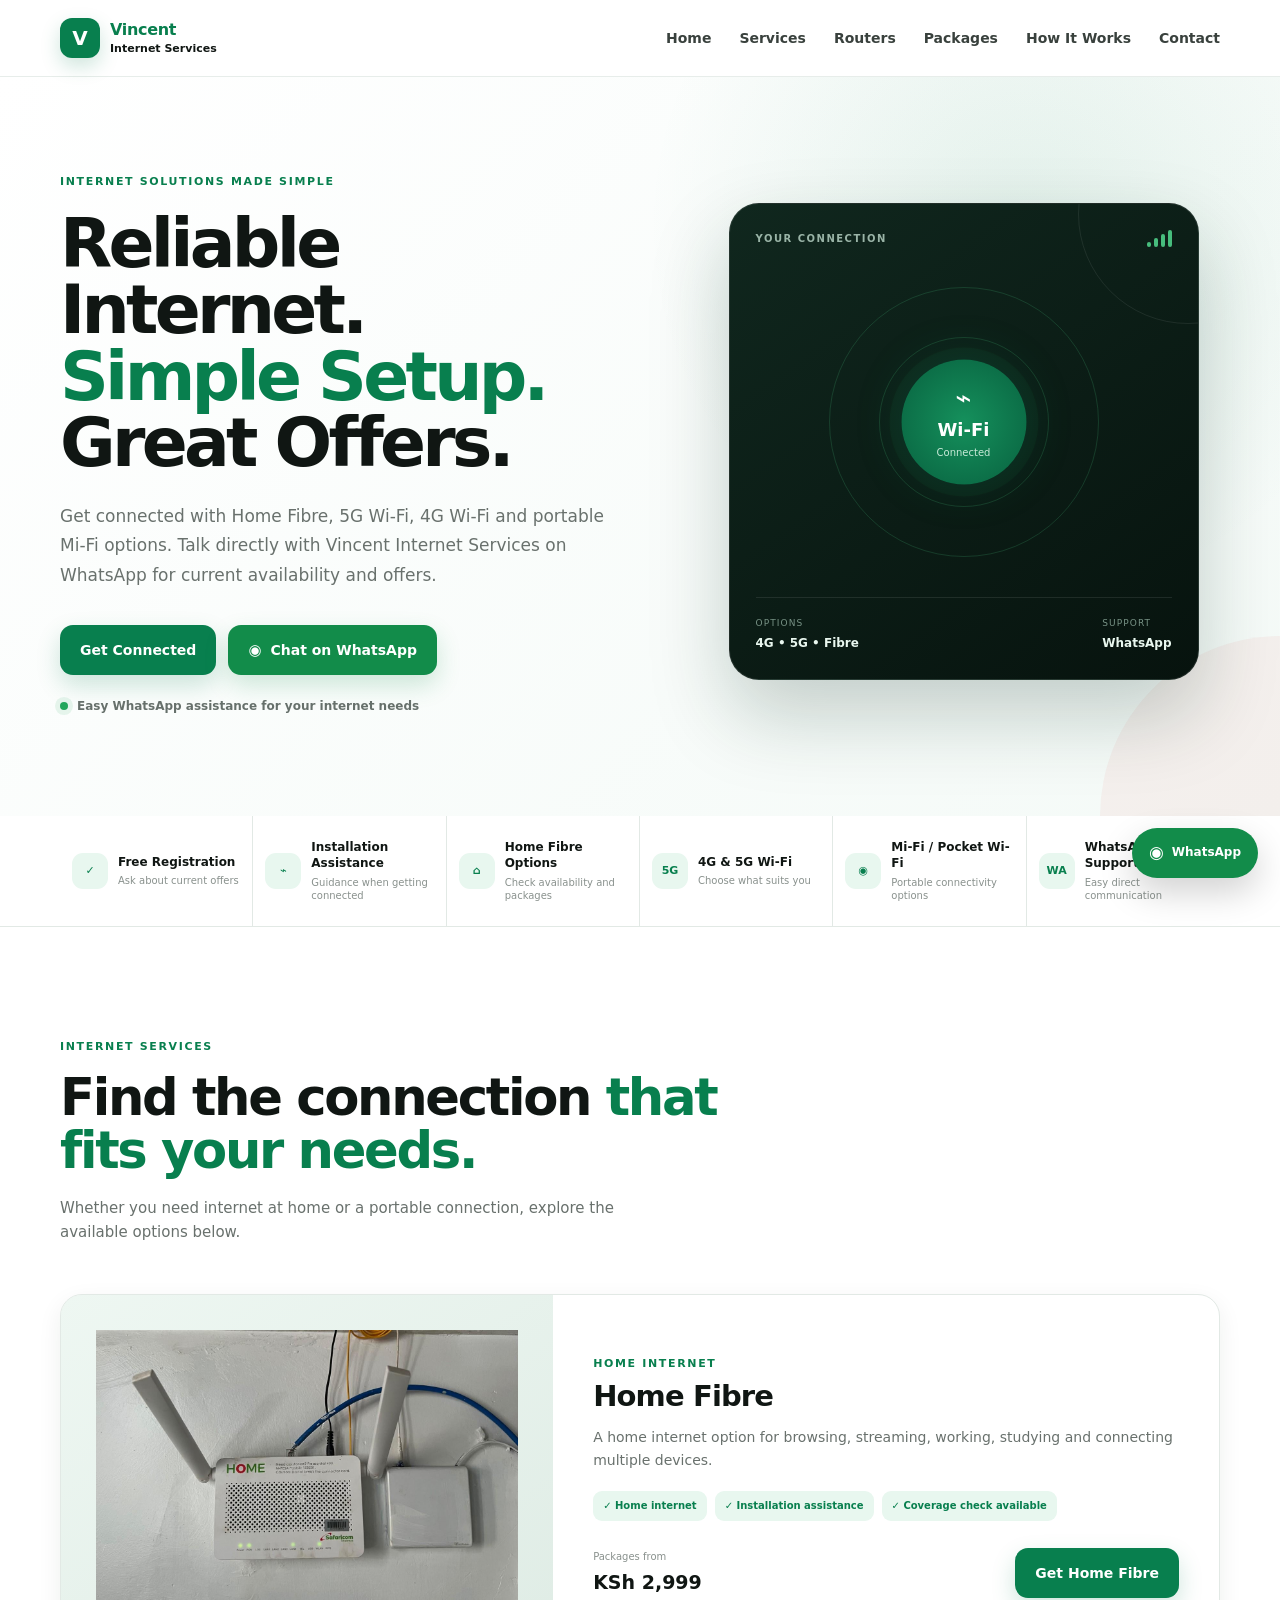
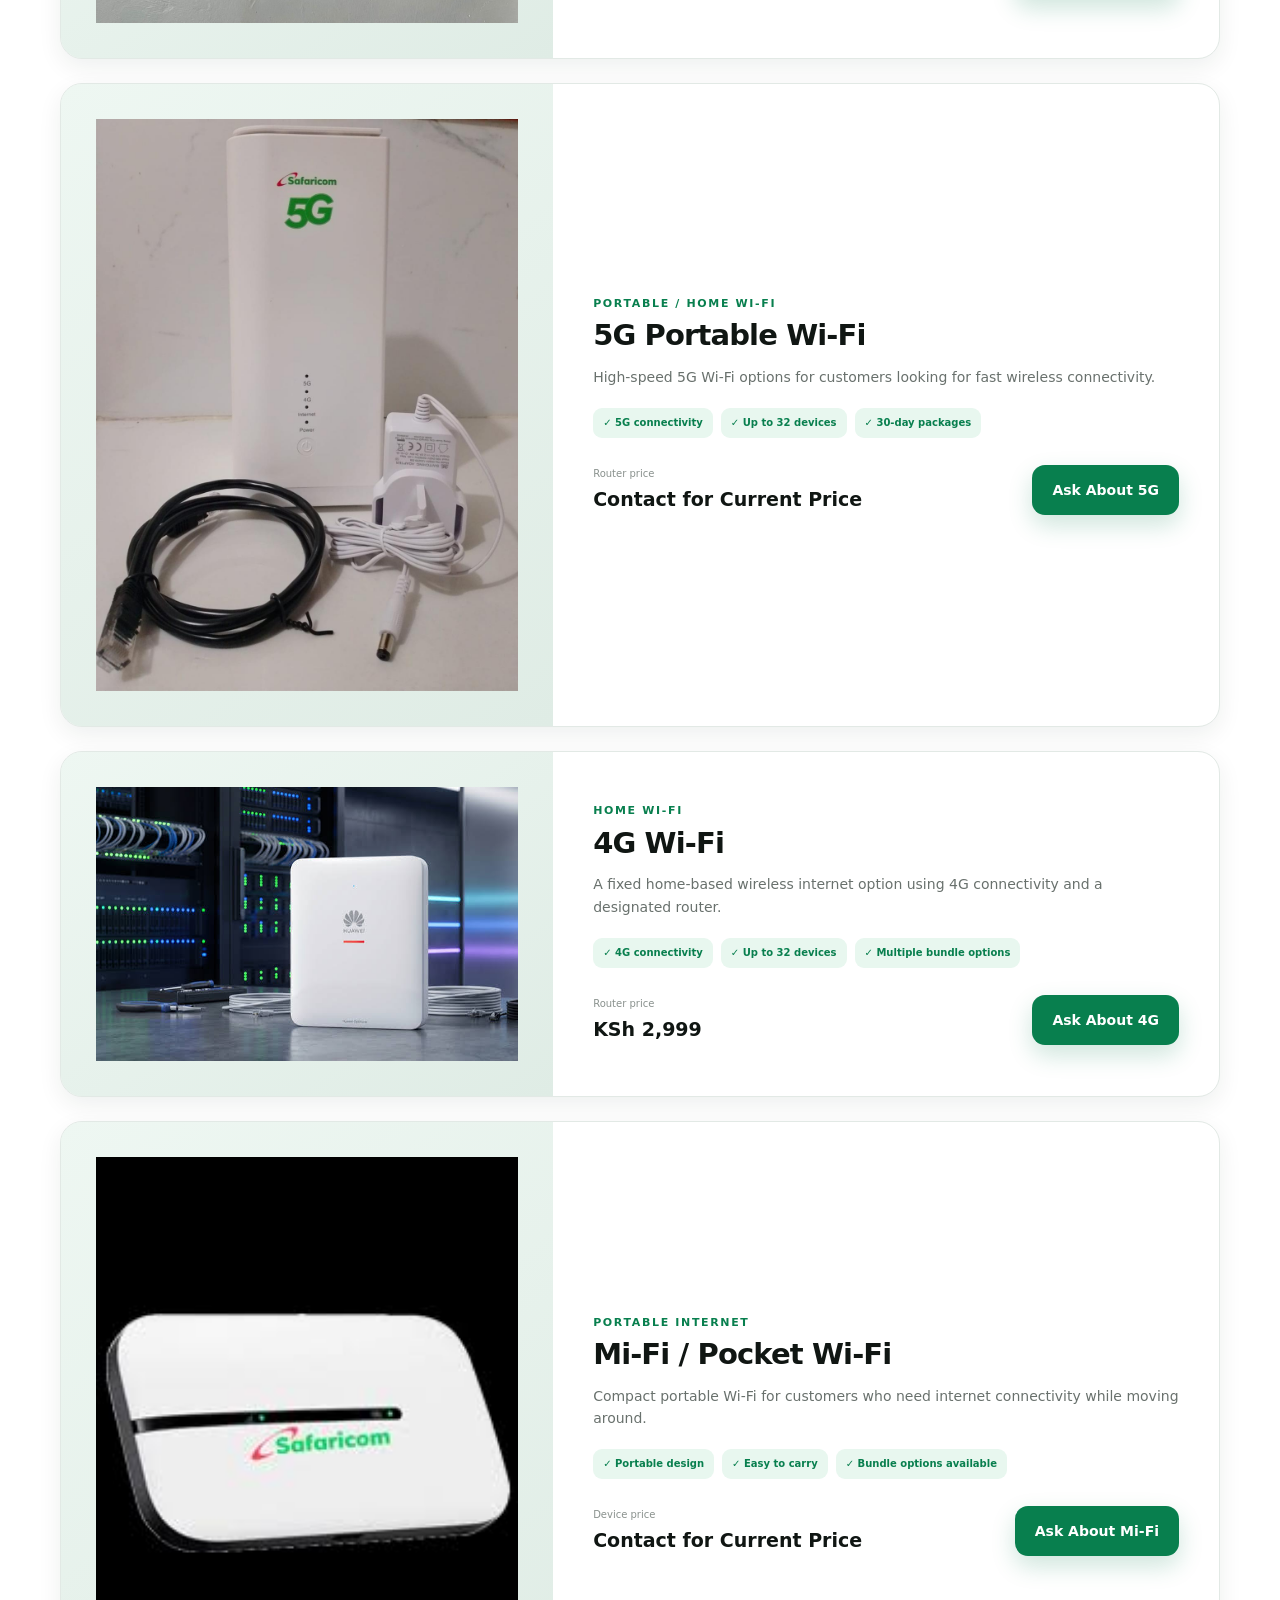
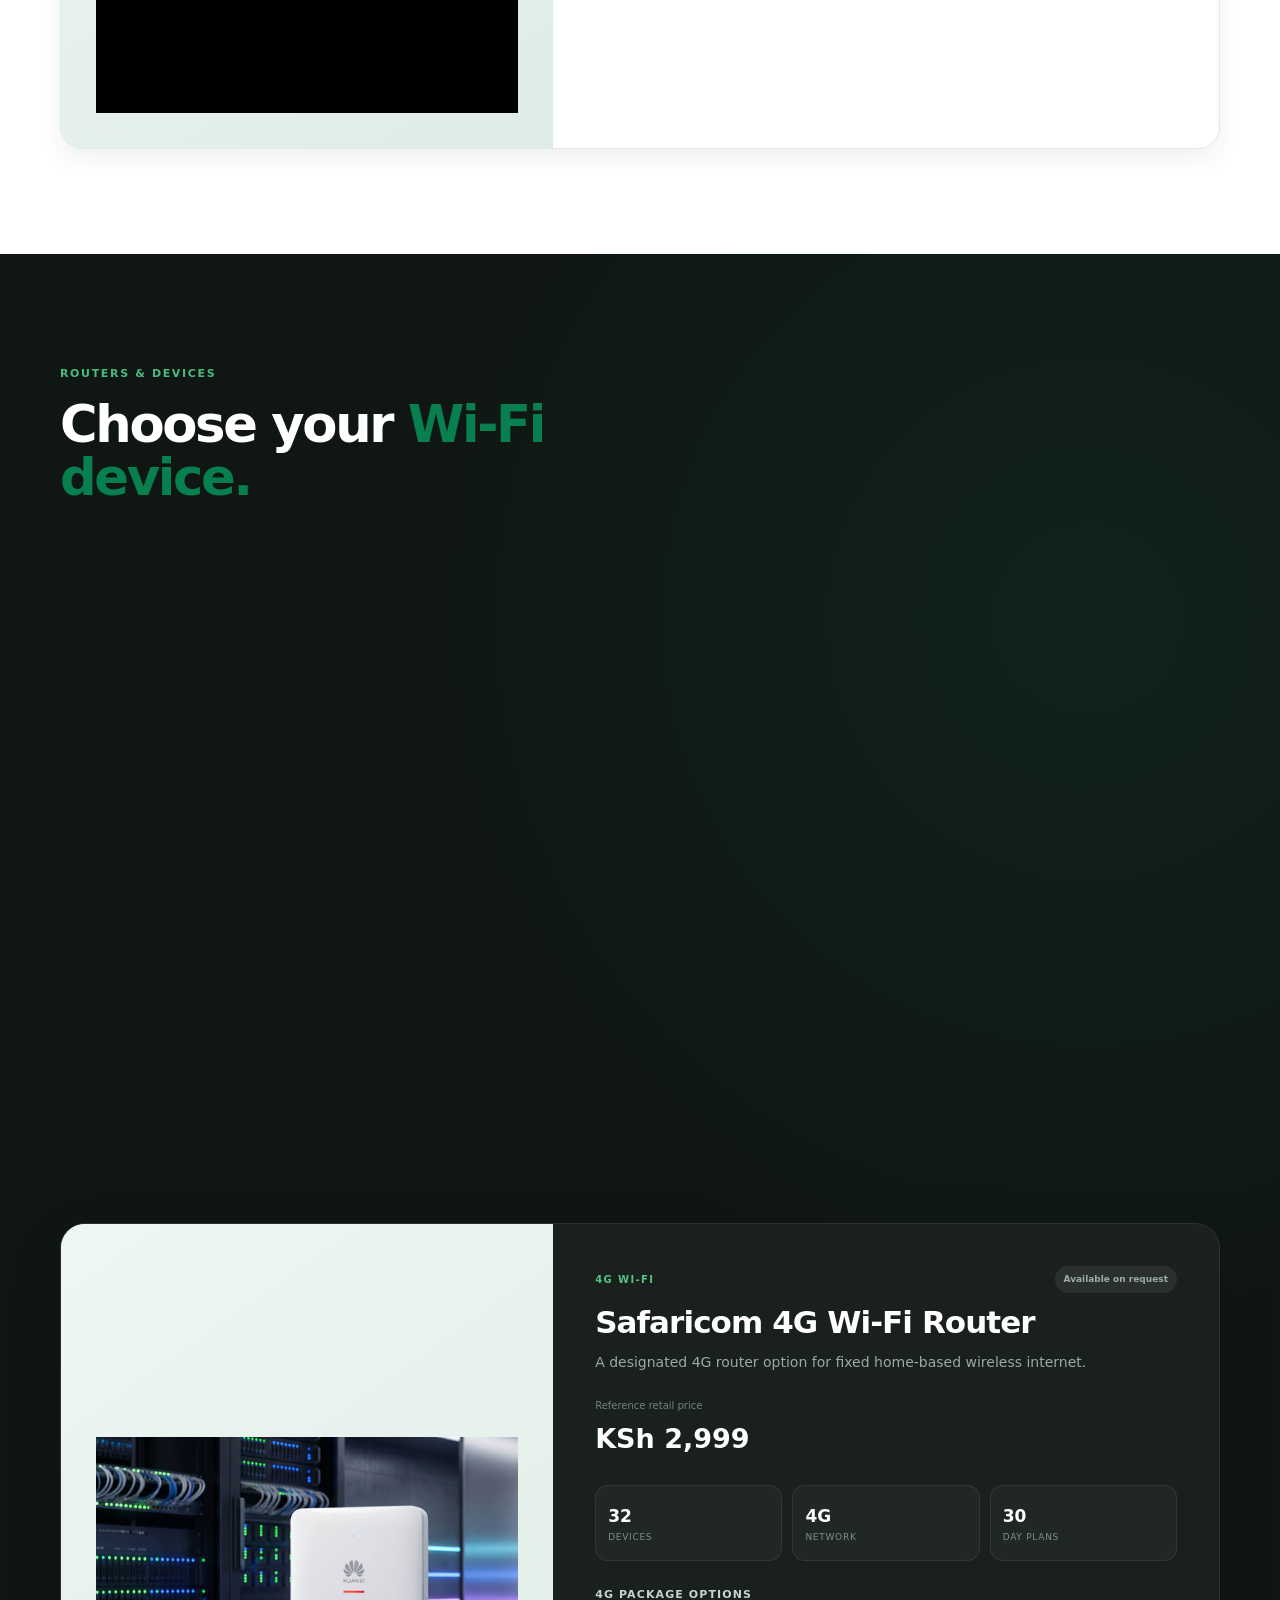
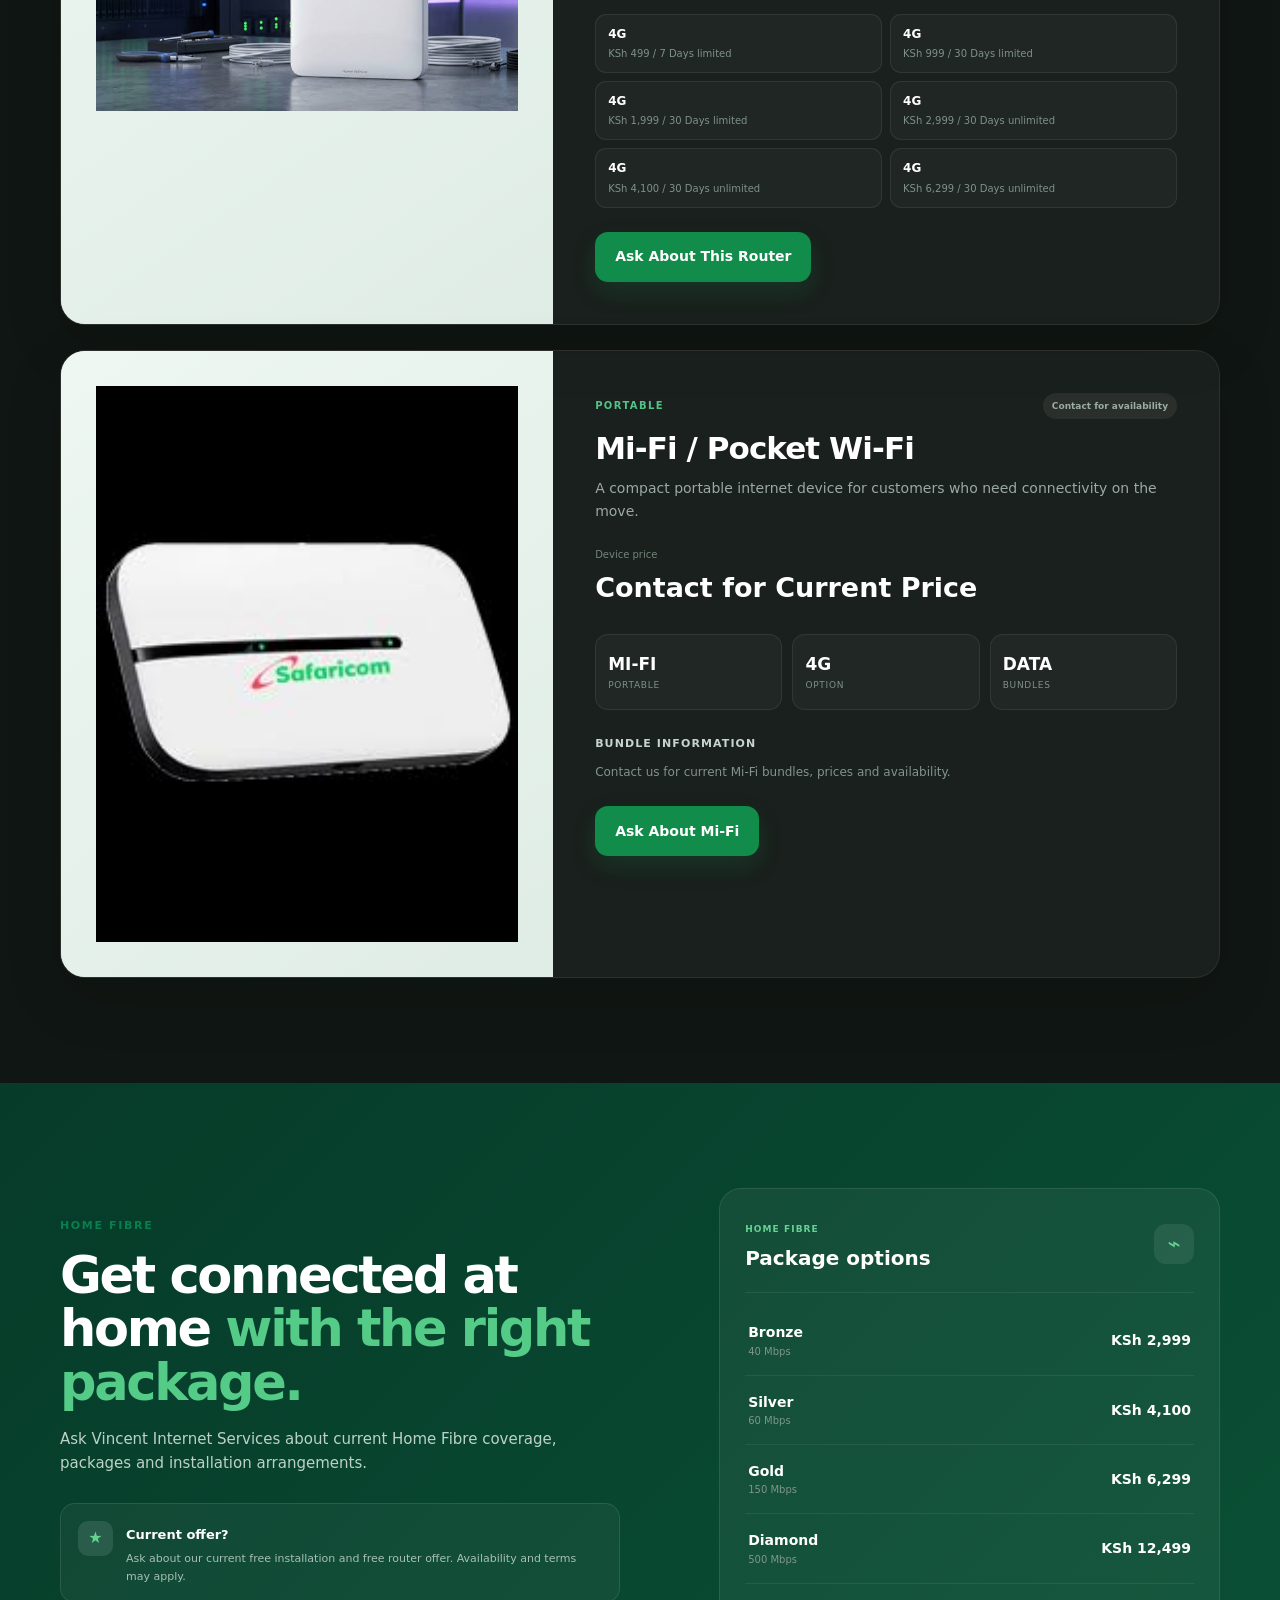
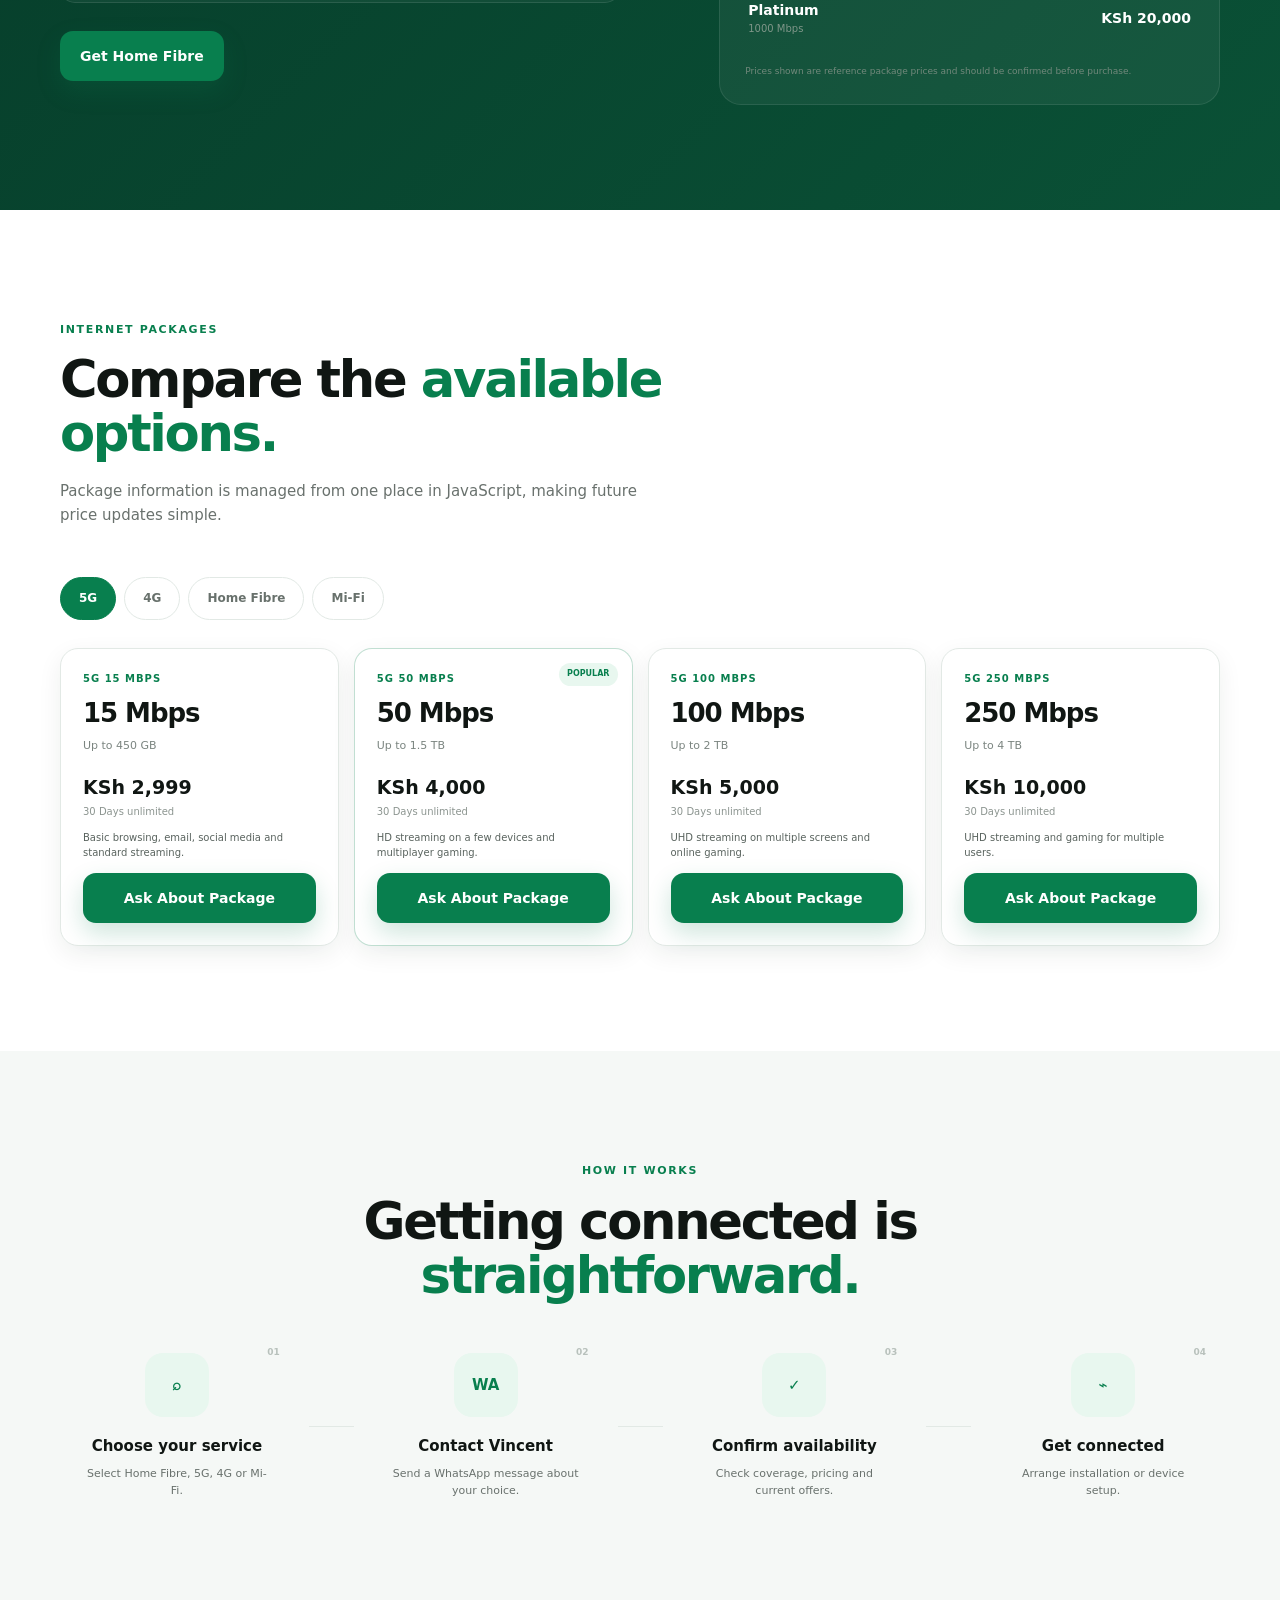
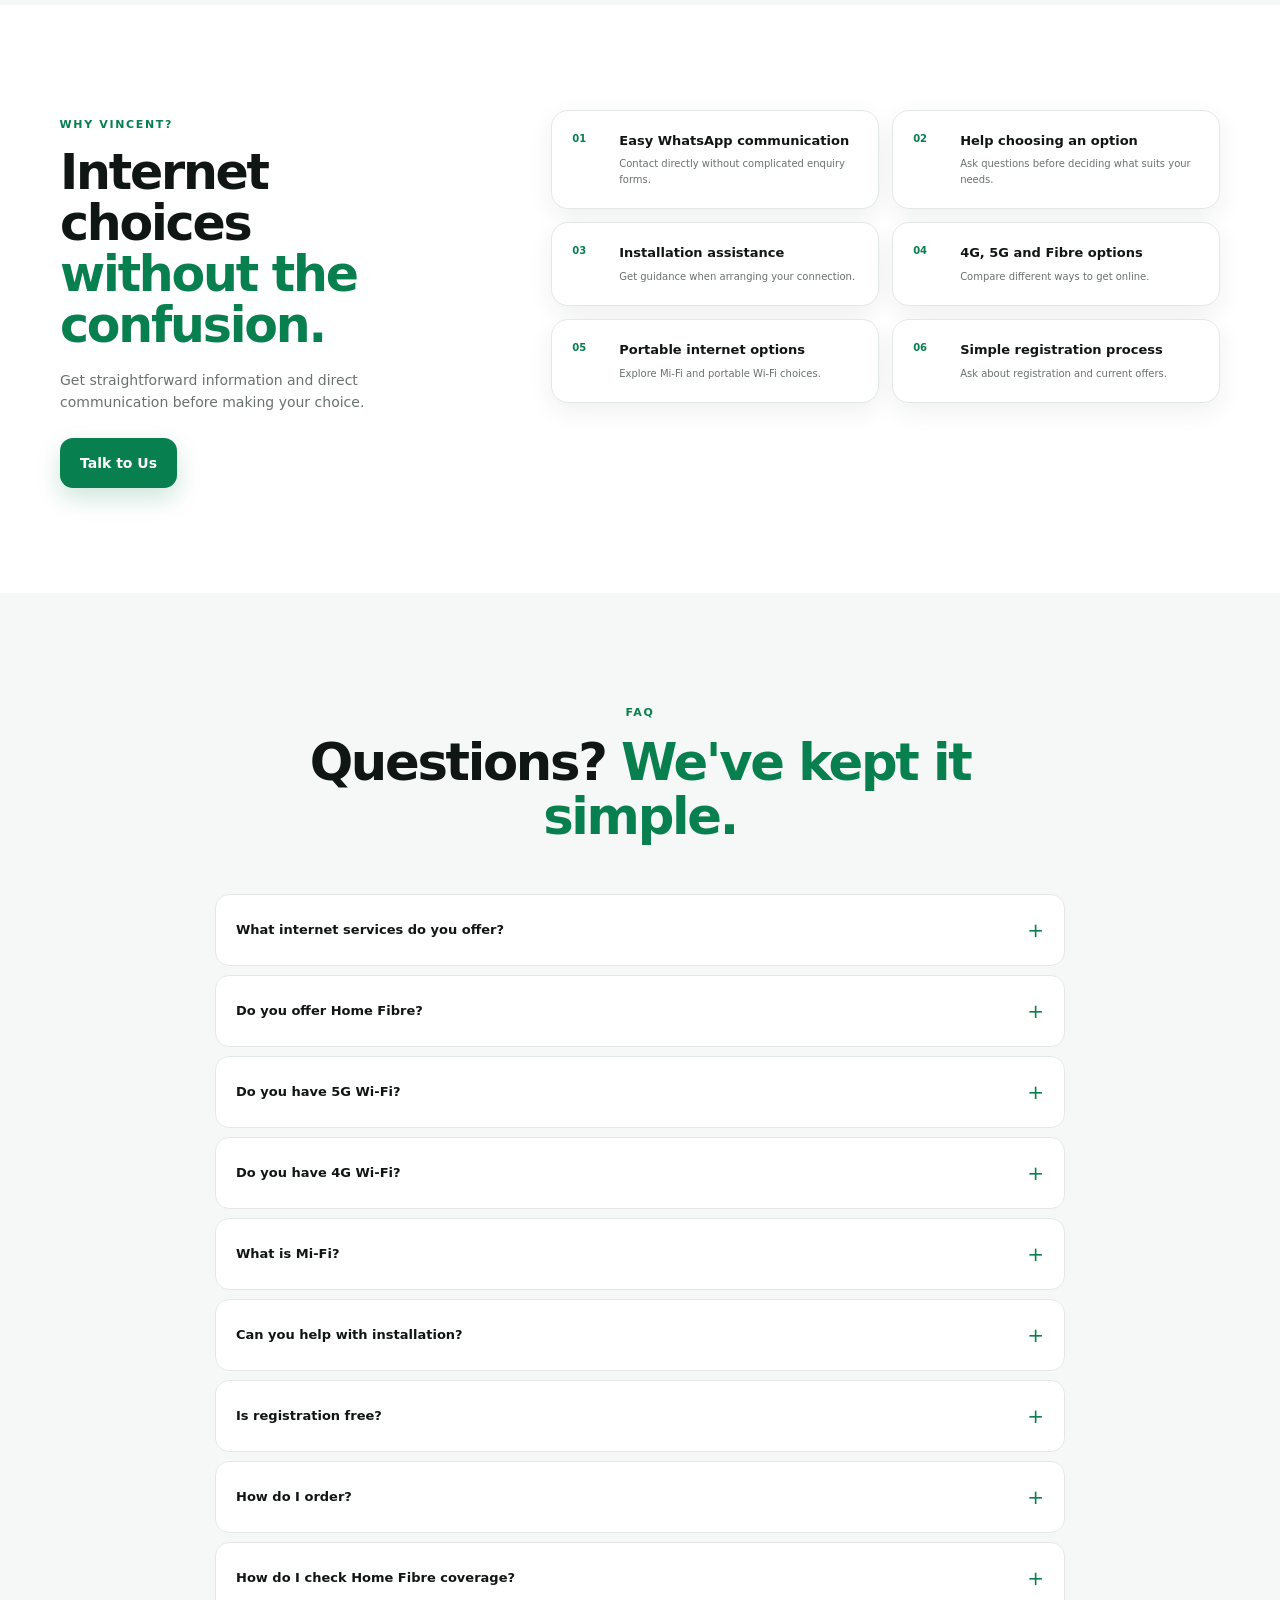
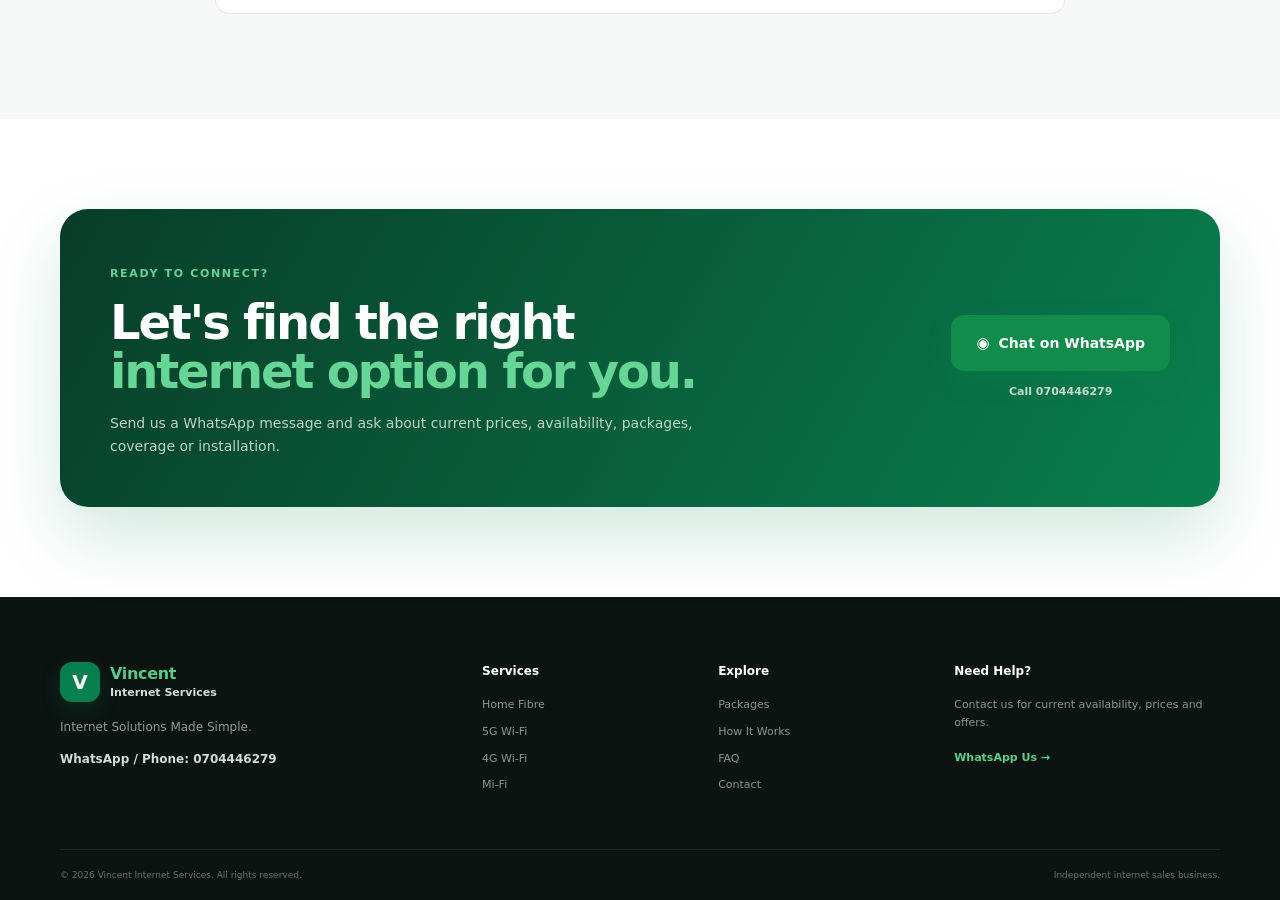
==== commit 5779f880: "Update index.html" ====
--- a/index.html
+++ b/index.html
@@ -1472,10 +1472,10 @@
                         </a>
 
                         <a
-                            href="tel:0754337542"
+                            href="tel:0704446279"
                             class="phone-link"
                         >
-                            Call 0754337542
+                            Call 0704446279
                         </a>
 
                     </div>
@@ -1517,7 +1517,7 @@
                     href="tel:0704446279"
                     class="footer-phone"
                 >
-                    WhatsApp / Phone: 0754337542
+                    WhatsApp / Phone: 0704446279
                 </a>
 
             </div>
